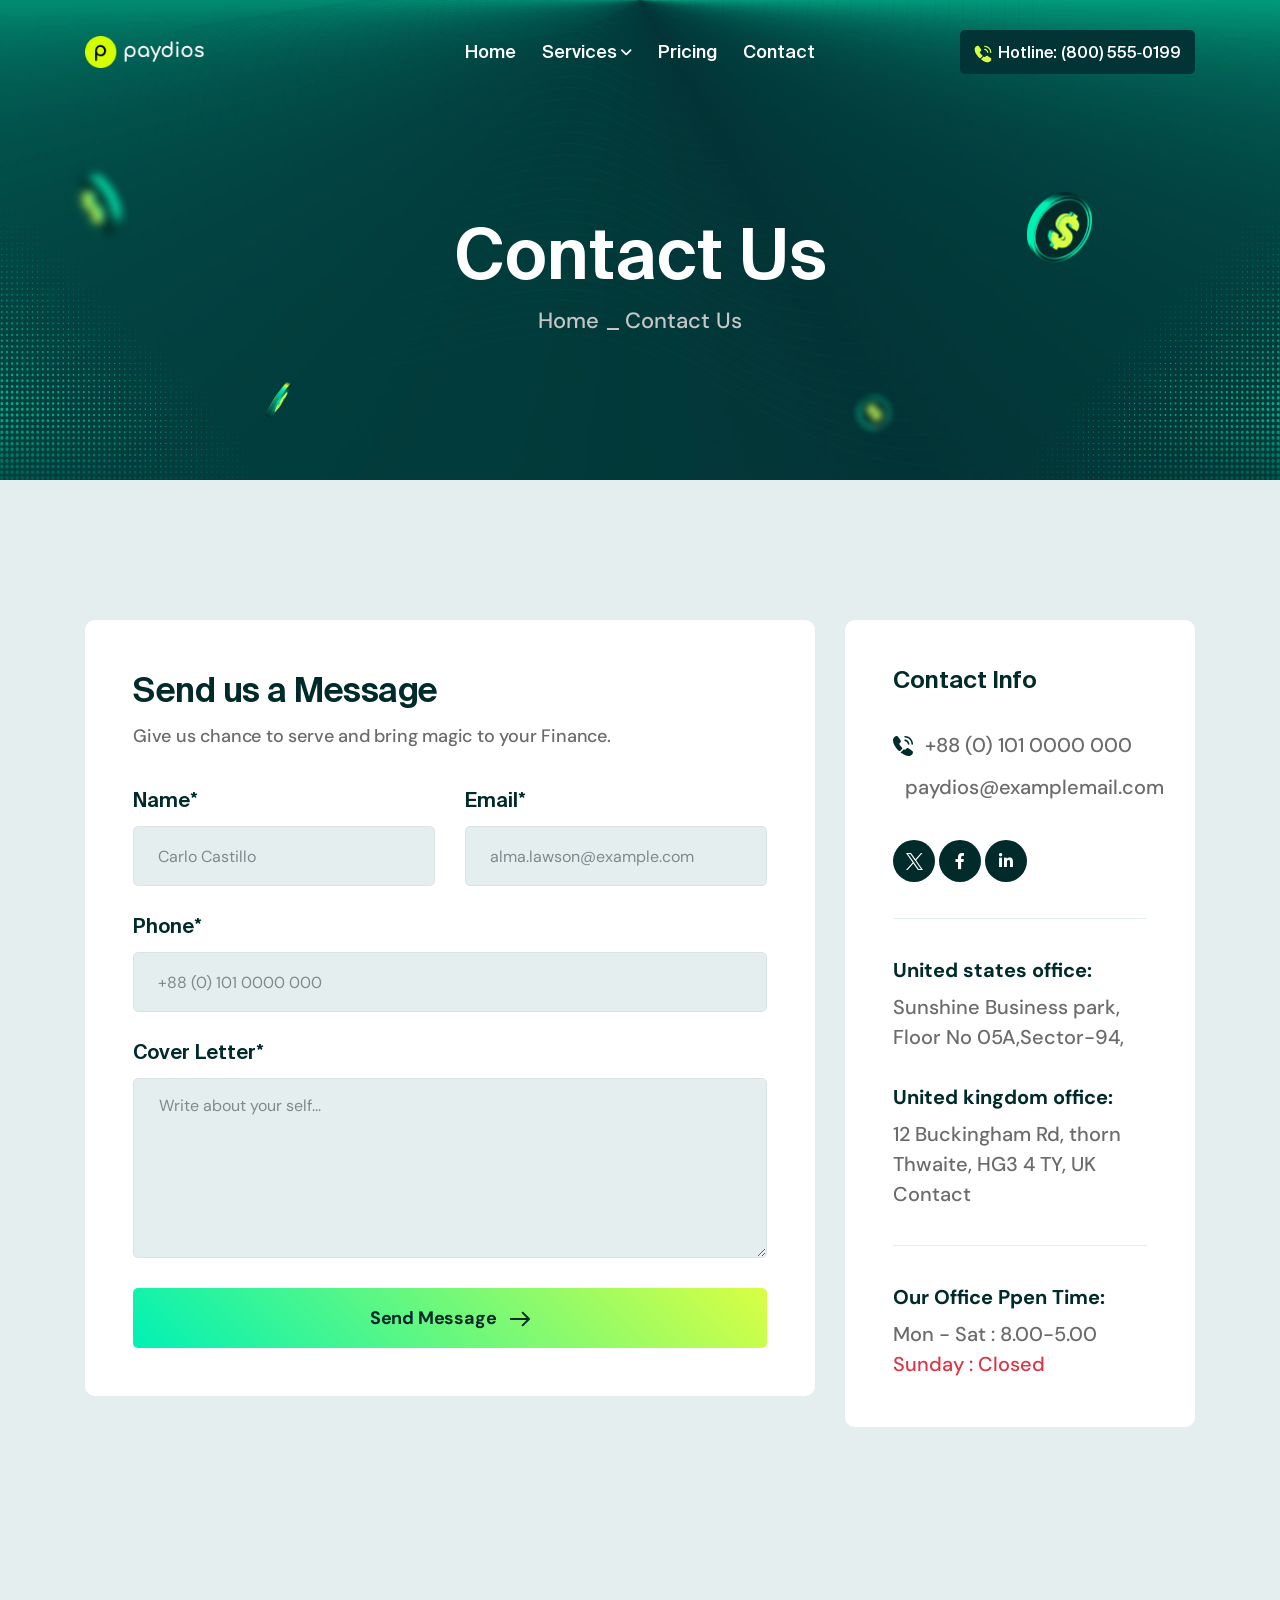
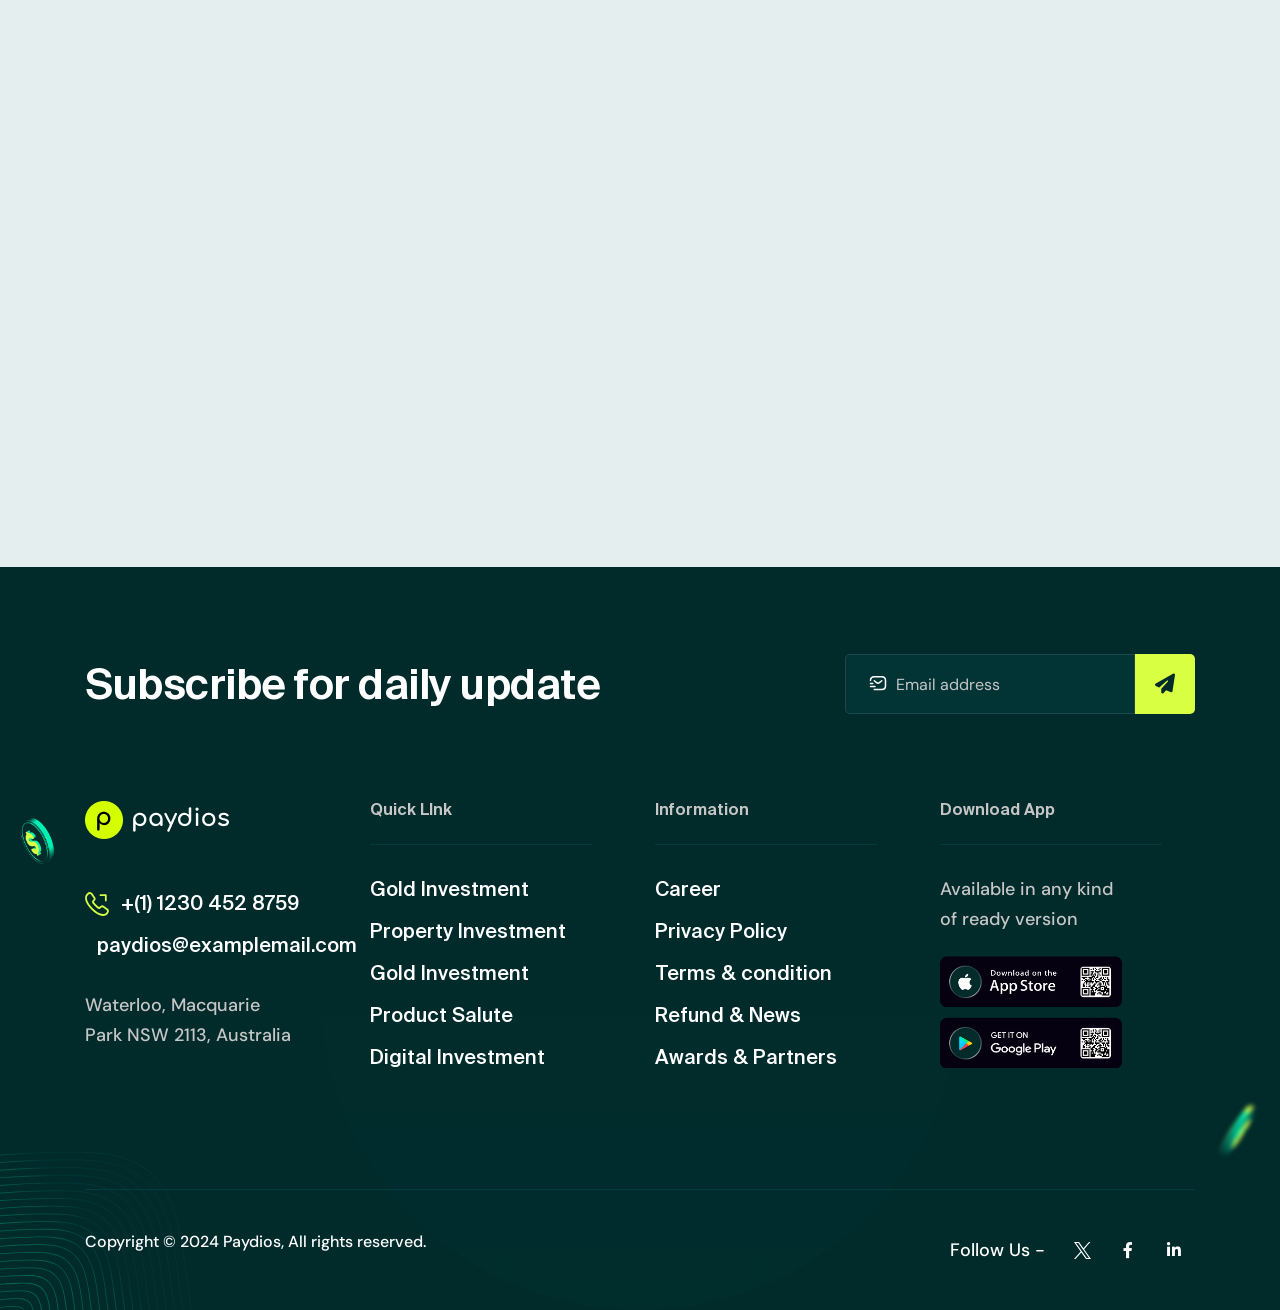
==== contact.html @ 0097ca86 "feat: frontend setup" ====
<!DOCTYPE html>
<html lang="en">
  <head>
    <meta charset="utf-8" />
    <meta
      name="viewport"
      content="width=device-width, initial-scale=1, shrink-to-fit=no"
    />
    <meta http-equiv="x-ua-compatible" content="ie=edge" />
    <meta name="thumbnail" content="assets/images/synox_page_thumbnail.webp" />
    <meta
      name="description"
      content="Paydios – Finance & Consulting Site Template."
    />
    <meta
      name="keywords"
      content="Finance & Consulting Bootstrap Site Template"
    />
    <meta name="author" content="XpressBuddy" />

    <title>Contact Us – Paydios – Finance & Consulting Site Template.</title>
    <link
      rel="shortcut icon"
      href="assets/images/site_logo/favourite_icon.webp"
    />

    <!-- Fraimwork - CSS Include -->
    <link
      rel="stylesheet"
      type="text/css"
      href="assets/css/bootstrap.min.css"
    />

    <!-- Icon - CSS Include -->
    <link rel="stylesheet" type="text/css" href="assets/css/fontawesome.css" />

    <!-- Animation - CSS Include -->
    <link rel="stylesheet" type="text/css" href="assets/css/animate.min.css" />

    <!-- Carousel - CSS Include -->
    <link
      rel="stylesheet"
      type="text/css"
      href="assets/css/swiper-bundle.min.css"
    />

    <!-- Video & Image Popup - CSS Include -->
    <link
      rel="stylesheet"
      type="text/css"
      href="assets/css/magnific-popup.min.css"
    />

    <!-- Counter - CSS Include -->
    <link rel="stylesheet" type="text/css" href="assets/css/odometer.min.css" />

    <!-- Custom - CSS Include -->
    <link rel="stylesheet" type="text/css" href="assets/css/style.css" />
  </head>

  <body>
    <!-- Body Wrap - Start -->
    <div class="page_wrapper">
      <!-- Back To Top - Start -->
      <div class="backtotop">
        <a href="#" class="scroll">
          <i class="fa-solid fa-arrow-up"></i>
        </a>
      </div>
      <!-- Back To Top - End -->

      <!-- Site Header - Start
      ================================================== -->
      <header class="site_header header_layout_1">
        <div class="xb-header stricky">
          <div class="container">
            <div class="row align-items-center">
              <div class="col-lg-3 col-5">
                <div class="site_logo">
                  <a class="site_link" href="index.html">
                    <img
                      src="assets/images/site_logo/paydios_logo_white.png"
                      alt="Site Logo White"
                    />
                    <img
                      src="assets/images/site_logo/paydios_logo_black.png"
                      alt="Site Logo Black"
                    />
                  </a>
                </div>
              </div>
              <div class="col-lg-6 col-2">
                <nav class="main_menu navbar navbar-expand-lg">
                  <div
                    class="main_menu_inner collapse navbar-collapse justify-content-lg-center"
                    id="main_menu_dropdown"
                  >
                    <ul
                      class="main_menu_list unordered_list justify-content-center"
                    >
                      <li><a href="index.html">Home</a></li>
                      <li class="dropdown">
                        <a
                          class="nav-link"
                          href="#"
                          id="services_submenu"
                          role="button"
                          data-bs-toggle="dropdown"
                          aria-expanded="false"
                        >
                          Services
                        </a>
                        <ul
                          class="dropdown-menu"
                          aria-labelledby="servFices_submenu"
                        >
                          <li><a href="services.html">Our Services</a></li>
                          <li>
                            <a href="service_details.html">Service Details</a>
                          </li>
                        </ul>
                      </li>

                      <li><a href="pricing.html">Pricing</a></li>
                      <li><a href="contact.html">Contact</a></li>
                    </ul>
                  </div>
                </nav>
              </div>
              <div class="col-lg-3 col-5">
                <ul class="btns_group p-0 unordered_list justify-content-end">
                  <li>
                    <button
                      class="mobile_menu_btn"
                      type="button"
                      data-bs-toggle="collapse"
                      data-bs-target="#main_menu_dropdown"
                      aria-expanded="false"
                      aria-label="Toggle navigation"
                    >
                      <i class="far fa-bars"></i>
                    </button>
                  </li>
                  <li>
                    <a class="hotline_btn" href="tel:8005550199">
                      <span class="btn_icon">
                        <img
                          src="assets/images/icons/icon_calling.svg"
                          alt="Icon Calling"
                        />
                      </span>
                      <span
                        class="btn_label"
                        data-text="Hotline: (800) 555‑0199"
                        >Hotline: (800) 555‑0199</span
                      >
                    </a>
                  </li>
                </ul>
              </div>
            </div>
          </div>
        </div>
      </header>
      <!-- Site Header - End
      ================================================== -->

      <!-- Main Body - Start
      ================================================== -->
      <main class="page_content">
        <!-- Page Header - Start
        ================================================== -->
        <section
          class="page_header text-center bg-dark section_decoration overflow-hidden"
          style="
            background-image: url('assets/images/backgrounds/page_header_bg_1.webp');
          "
        >
          <div class="container">
            <h1 class="page_title text-white">Contact Us</h1>
            <ul class="breadcrumb_nav unordered_list justify-content-center">
              <li><a href="index.html">Home</a></li>
              <li class="active"><a href="#!">Contact Us</a></li>
            </ul>
          </div>
          <div class="decoration_item shape_nate">
            <img src="assets/images/shapes/shape_nate.svg" alt="Shape Nate" />
          </div>
          <div
            class="decoration_item shape_dollar_1 wow fadeInUp"
            data-wow-delay=".2s"
          >
            <img
              src="assets/images/shapes/shape_dollar_1.webp"
              data-parallax='{"y" : 100, "smoothness": 10}'
              alt="Shape Dollar"
            />
          </div>
          <div
            class="decoration_item shape_dollar_2 wow fadeInUp"
            data-wow-delay=".2s"
          >
            <img
              src="assets/images/shapes/shape_dollar_2.webp"
              data-parallax='{"y" : 100, "smoothness": 10}'
              alt="Shape Dollar"
            />
          </div>
          <div
            class="decoration_item shape_dollar_3 wow fadeInUp"
            data-wow-delay=".3s"
          >
            <img
              src="assets/images/shapes/shape_dollar_3.webp"
              data-parallax='{"y" : -100, "smoothness": 10}'
              alt="Shape Dollar"
            />
          </div>
          <div
            class="decoration_item shape_dollar_4 wow fadeInUp"
            data-wow-delay=".3s"
          >
            <img
              src="assets/images/shapes/shape_dollar_4.webp"
              data-parallax='{"y" : -100, "smoothness": 10}'
              alt="Shape Dollar"
            />
          </div>
          <div class="decoration_item shape_pattern_1">
            <img
              src="assets/images/shapes/breadcrumb_shape_pattern_1.svg"
              alt="Shape Pattern"
            />
          </div>
          <div class="decoration_item shape_pattern_2">
            <img
              src="assets/images/shapes/breadcrumb_shape_pattern_2.svg"
              alt="Shape Pattern"
            />
          </div>
        </section>
        <!-- Page Header - End
        ================================================== -->

        <!-- Contact Section - Start
        ================================================== -->
        <section class="contact_section section_space bg-light">
          <div class="container">
            <div class="row">
              <div class="col-lg-8">
                <div class="comment_form p-lg-5">
                  <div class="heading_block">
                    <h2 class="heading_text">Send us a Message</h2>
                    <p class="heading_description mb-0">
                      Give us chance to serve and bring magic to your Finance.
                    </p>
                  </div>
                  <form action="#">
                    <div class="row">
                      <div class="col-md-6">
                        <div class="form-group">
                          <label class="input_title" for="input_name"
                            >Name<sup>*</sup></label
                          >
                          <input
                            id="input_name"
                            class="form-control"
                            type="text"
                            name="name"
                            placeholder="Carlo Castillo"
                            required
                          />
                        </div>
                      </div>
                      <div class="col-md-6">
                        <div class="form-group">
                          <label class="input_title" for="input_email"
                            >Email<sup>*</sup></label
                          >
                          <input
                            id="input_email"
                            class="form-control"
                            type="email"
                            name="email"
                            placeholder="alma.lawson@example.com"
                            required
                          />
                        </div>
                      </div>
                      <div class="col-12">
                        <div class="form-group">
                          <label class="input_title" for="input_phone"
                            >Phone<sup>*</sup></label
                          >
                          <input
                            id="input_phone"
                            class="form-control"
                            type="tel"
                            name="phone"
                            placeholder="+88 (0) 101 0000 000"
                            required
                          />
                        </div>
                        <div class="form-group">
                          <label class="input_title" for="input_message"
                            >Cover Letter<sup>*</sup></label
                          >
                          <textarea
                            id="input_message"
                            class="form-control"
                            name="message"
                            placeholder="Write about your self..."
                            required
                          ></textarea>
                        </div>
                        <button class="btn text-dark" type="submit">
                          <span class="btn_label">Send Message</span>
                          <span class="btn_icon ml-10"
                            ><svg
                              width="20"
                              height="16"
                              viewBox="0 0 20 16"
                              fill="none"
                              xmlns="http://www.w3.org/2000/svg"
                            >
                              <path
                                d="M19.7071 8.70711C20.0976 8.31658 20.0976 7.68342 19.7071 7.29289L13.3431 0.928932C12.9526 0.538408 12.3195 0.538408 11.9289 0.928932C11.5384 1.31946 11.5384 1.95262 11.9289 2.34315L17.5858 8L11.9289 13.6569C11.5384 14.0474 11.5384 14.6805 11.9289 15.0711C12.3195 15.4616 12.9526 15.4616 13.3431 15.0711L19.7071 8.70711ZM0 9H19V7H0V9Z"
                                fill="#012A2B"
                              /></svg
                          ></span>
                        </button>
                      </div>
                    </div>
                  </form>
                </div>
              </div>
              <div class="col-lg-4">
                <div class="contact_info_box p-5">
                  <h3 class="heading_text">Contact Info</h3>
                  <ul class="iconlist_block unordered_list_block">
                    <li>
                      <a href="tel:+8801010000000">
                        <span class="iconlist_icon">
                          <img
                            src="assets/images/icons/icon_calling_3.svg"
                            alt="Icon Calling"
                          />
                        </span>
                        <span class="iconlist_text">+88 (0) 101 0000 000</span>
                      </a>
                    </li>
                    <li>
                      <a href="mailto:paydios@examplemail.com">
                        <span class="iconlist_icon">
                          <img
                            src="assets/images/icons/icon_email_3.svg"
                            alt="Icon Email"
                          />
                        </span>
                        <span class="iconlist_text"
                          >paydios@examplemail.com</span
                        >
                      </a>
                    </li>
                  </ul>
                  <ul class="social_icons_block unordered_list mb-0">
                    <li>
                      <a aria-label="Twitter X" href="#!">
                        <svg
                          viewBox="0 0 15 15"
                          xmlns="http://www.w3.org/2000/svg"
                        >
                          <path
                            d="M8.92704 6.35148L14.5111 0H13.1879L8.33921 5.5149L4.4666 0H0L5.85615 8.3395L0 15H1.32333L6.44364 9.17608L10.5334 15H15L8.92671 6.35148H8.92704ZM7.11456 8.41297L6.52121 7.58255L1.80014 0.974755H3.83269L7.64265 6.30746L8.236 7.13788L13.1885 14.0696H11.156L7.11456 8.41329V8.41297Z"
                          ></path>
                        </svg>
                      </a>
                    </li>
                    <li>
                      <a aria-label="Facebook" href="#!"
                        ><i class="fa-brands fa-facebook-f"></i
                      ></a>
                    </li>
                    <li>
                      <a aria-label="Linkedin" href="#!"
                        ><i class="fa-brands fa-linkedin-in"></i
                      ></a>
                    </li>
                  </ul>
                  <hr />
                  <ul
                    class="office_location iconlist_block unordered_list_block mb-0"
                  >
                    <li>
                      <span class="iconlist_text">
                        <strong class="text-dark d-block"
                          >United states office:</strong
                        >
                        Sunshine Business park, Floor No 05A,Sector-94,
                      </span>
                    </li>
                    <li>
                      <span class="iconlist_text">
                        <strong class="text-dark d-block"
                          >United kingdom office:</strong
                        >
                        12 Buckingham Rd, thorn Thwaite, HG3 4 TY, UK Contact
                      </span>
                    </li>
                  </ul>
                  <hr />
                  <ul class="iconlist_block unordered_list_block mb-0">
                    <li>
                      <span class="iconlist_text">
                        <strong class="text-dark d-block"
                          >Our Office Ppen Time:</strong
                        >
                        Mon - Sat : 8.00-5.00
                        <mark class="d-block text-danger">Sunday : Closed</mark>
                      </span>
                    </li>
                  </ul>
                </div>
              </div>
            </div>
          </div>
        </section>
        <!-- Contact Section - End
        ================================================== -->

        <!-- Google Map - Start
        ================================================== -->
        <div class="gmap_canvas bg-light">
          <iframe
            src="https://maps.google.com/maps?q=2880%20Broadway,%20New%20York&t=&z=13&ie=UTF8&iwloc=&output=embed"
          ></iframe>
        </div>
        <!-- Google Map - End
        ================================================== -->
      </main>
      <!-- Main Body - End
      ================================================== -->

      <!-- Site Footer - Start
      ================================================== -->
      <footer class="site_footer footer_layout_1 bg-dark section_decoration">
        <div class="container">
          <div class="footer_newsletter pb-0">
            <div class="row align-items-center justify-content-lg-between">
              <div class="col-lg-6">
                <div class="heading_block mb-0 text-white">
                  <h2 class="heading_text mb-0">Subscribe for daily update</h2>
                </div>
              </div>
              <div class="col-lg-4">
                <form class="newsletter_input" action="#">
                  <label for="footer_newsletter_input">
                    <img
                      src="assets/images/icons/icon_email.svg"
                      alt="Icon Email"
                    />
                  </label>
                  <input
                    id="footer_newsletter_input"
                    type="email"
                    name="email"
                    placeholder="Email address"
                  />
                  <button class="submit_btn" type="submit">
                    <i class="fa-solid fa-paper-plane"></i>
                  </button>
                </form>
              </div>
            </div>
          </div>

          <div class="footer_content_wrapper">
            <div class="row">
              <div class="col-lg-3">
                <div class="site_logo">
                  <a class="site_link" href="index.html">
                    <img
                      src="assets/images/site_logo/paydios_logo_white.png"
                      alt="Site Logo"
                    />
                  </a>
                </div>
                <ul class="iconlist_block unordered_list_block">
                  <li>
                    <a href="tel:+112304528759">
                      <span class="iconlist_icon">
                        <img
                          src="assets/images/icons/icon_calling_2.svg"
                          alt="Icon Calling"
                        />
                      </span>
                      <span class="iconlist_text">+(1) 1230 452 8759</span>
                    </a>
                  </li>
                  <li>
                    <a href="mailto:paydios@examplemail.com">
                      <span class="iconlist_icon">
                        <img
                          src="assets/images/icons/icon_email_2.svg"
                          alt="Icon Email"
                        />
                      </span>
                      <span class="iconlist_text">paydios@examplemail.com</span>
                    </a>
                  </li>
                </ul>
                <p class="mb-0 pe-lg-5">
                  Waterloo, Macquarie Park NSW 2113, Australia
                </p>
              </div>
              <div class="col-lg-3 pe-lg-5">
                <h3 class="footer_info_title">Quick LInk</h3>
                <ul class="iconlist_block unordered_list_block">
                  <li>
                    <a href="#!">
                      <span class="iconlist_text">Gold Investment</span>
                    </a>
                  </li>
                  <li>
                    <a href="#!">
                      <span class="iconlist_text">Property Investment</span>
                    </a>
                  </li>
                  <li>
                    <a href="#!">
                      <span class="iconlist_text">Gold Investment</span>
                    </a>
                  </li>
                  <li>
                    <a href="#!">
                      <span class="iconlist_text">Product Salute</span>
                    </a>
                  </li>
                  <li>
                    <a href="#!">
                      <span class="iconlist_text">Digital Investment</span>
                    </a>
                  </li>
                </ul>
              </div>
              <div class="col-lg-3 pe-lg-5">
                <h3 class="footer_info_title">Information</h3>
                <ul class="iconlist_block unordered_list_block">
                  <li>
                    <a href="#!">
                      <span class="iconlist_text">Career</span>
                    </a>
                  </li>
                  <li>
                    <a href="#!">
                      <span class="iconlist_text">Privacy Policy</span>
                    </a>
                  </li>
                  <li>
                    <a href="#!">
                      <span class="iconlist_text">Terms & condition</span>
                    </a>
                  </li>
                  <li>
                    <a href="#!">
                      <span class="iconlist_text">Refund & News</span>
                    </a>
                  </li>
                  <li>
                    <a href="#!">
                      <span class="iconlist_text">Awards & Partners</span>
                    </a>
                  </li>
                </ul>
              </div>
              <div class="col-lg-3 pe-lg-5">
                <h3 class="footer_info_title">Download App</h3>
                <p class="pe-lg-5">Available in any kind of ready version</p>
                <ul class="app_download_btns unordered_list_block">
                  <li>
                    <a href="#">
                      <img src="assets/images/app_store.webp" alt="App Store" />
                    </a>
                  </li>
                  <li>
                    <a href="#">
                      <img
                        src="assets/images/google_play.webp"
                        alt="Google Play"
                      />
                    </a>
                  </li>
                </ul>
              </div>
            </div>
          </div>

          <div class="footer_bottom">
            <div class="row">
              <div class="col-md-6">
                <p class="copyright_text mb-0 text-white">
                  Copyright © 2024 Paydios, All rights reserved.
                </p>
              </div>
              <div class="col-md-6">
                <div
                  class="d-flex align-items-center justify-content-center justify-content-md-end"
                >
                  <p class="mb-0 text-white">Follow Us -</p>
                  <ul class="social_icons_block unordered_list ms-3">
                    <li>
                      <a aria-label="Twitter X" href="#!">
                        <svg
                          viewBox="0 0 15 15"
                          xmlns="http://www.w3.org/2000/svg"
                        >
                          <path
                            d="M8.92704 6.35148L14.5111 0H13.1879L8.33921 5.5149L4.4666 0H0L5.85615 8.3395L0 15H1.32333L6.44364 9.17608L10.5334 15H15L8.92671 6.35148H8.92704ZM7.11456 8.41297L6.52121 7.58255L1.80014 0.974755H3.83269L7.64265 6.30746L8.236 7.13788L13.1885 14.0696H11.156L7.11456 8.41329V8.41297Z"
                          />
                        </svg>
                      </a>
                    </li>
                    <li>
                      <a aria-label="Facebook" href="#!"
                        ><i class="fa-brands fa-facebook-f"></i
                      ></a>
                    </li>
                    <li>
                      <a aria-label="Linkedin" href="#!"
                        ><i class="fa-brands fa-linkedin-in"></i
                      ></a>
                    </li>
                  </ul>
                </div>
              </div>
            </div>
          </div>
        </div>
        <div class="decoration_item shape_finto">
          <img src="assets/images/shapes/shape_finto.svg" alt="Shape Finto" />
        </div>
        <div class="decoration_item shape_finto">
          <img src="assets/images/shapes/shape_finto.svg" alt="Shape Finto" />
        </div>
        <div class="decoration_item shape_nate">
          <img src="assets/images/shapes/shape_nate_2.svg" alt="Shape Nate" />
        </div>
        <div class="decoration_item shape_dollar_1">
          <img
            src="assets/images/shapes/shape_dollar_5.webp"
            data-parallax='{"y" : 100, "smoothness": 10}'
            alt="Shape Nate"
          />
        </div>
        <div class="decoration_item shape_dollar_2">
          <img
            src="assets/images/shapes/shape_dollar_3.webp"
            data-parallax='{"y" : -100, "smoothness": 10}'
            alt="Shape Nate"
          />
        </div>
      </footer>
      <!-- Site Footer - End
      ================================================== -->
    </div>
    <!-- Body Wrap - End -->

    <!-- Fraimwork - Jquery Include -->
    <script src="assets/js/jquery.min.js"></script>
    <script src="assets/js/popper.min.js"></script>
    <script src="assets/js/bootstrap.min.js"></script>
    <script src="assets/js/bootstrap-dropdown-ml-hack.min.js"></script>

    <!-- Carousel - Jquery Include -->
    <script src="assets/js/swiper-bundle.min.js"></script>

    <!-- Animations - jquery include -->
    <script src="assets/js/parallaxie.js"></script>
    <script src="assets/js/parallax-scroll.js"></script>
    <script src="assets/js/wow.min.js"></script>

    <!-- Video & Image Popup - Jquery Include -->
    <script src="assets/js/magnific-popup.min.js"></script>

    <!-- Counter - Jquery Include -->
    <script src="assets/js/appear.min.js"></script>
    <script src="assets/js/odometer.min.js"></script>

    <!-- Content Auto Sliding - jquery include -->
    <script src="assets/js/ticker.min.js"></script>

    <!-- Custom - Jquery Include -->
    <script src="assets/js/main.js"></script>
  </body>
</html>
---- assets/css/style.css ----
@charset "UTF-8";
/* Table Of Content - start
================================================== */
/* 
* Project Name   :  Synox – Finance & Consulting Site Template.
* File           :  CSS Base
* Version        :  1.0.0
* Author         :  XpressBuddy (https://themeforest.net/user/xpressbuddy/portfolio)
* Developer			 :	webrok (https://www.fiverr.com/webrok?up_rollout=true)

==================================================

1 - Template Global Settings
* - 1.1 - Template Fonts
* - 1.2 - Template Reset

2 - Template Elements
* - 2.01 - Template CSS Animations
* - 2.02 - Backtotop Button
* - 2.03 - Template Gapping or Spacing
* - 2.04 - Order & Unorder List
* - 2.05 - Buttons
* - 2.06 - Typography
* - 2.07 - Authorbox
* - 2.08 - Carousel or Slider
* - 2.90 - Form
* - 2.10 - Video
* - 2.11 - Social Icons
* - 2.12 - Counter or Funfact
* - 2.13 - Rating Star
* - 2.14 - Accordion
* - 2.15 - Pagination Nav
* - 2.16 - Icon Block
* - 2.17 - Iconbox
* - 2.18 - Tab
* - 2.19 - Table

3 - Template Parts
* - 3.01 - Site Header
* - 3.02 - Site Footer
* - 3.03 - Page Header, Page Banner, Breadcrumb
* - 3.04 - Sidebar

4 - Template Components
* - 4.01 - Blog
* - 4.02 - Call To Action
* - 4.03 - Case
* - 4.04 - Client Logo
* - 4.05 - Hero Sections
* - 4.06 - Policy
* - 4.07 - Portfolio
* - 4.08 - Review
* - 4.09 - Service
* - 4.10 - Team

5 - Template Pages
* - 5.01 - About Page
* - 5.02 - Contact Page
* - 5.03 - Details Pages
* - 5.04 - Pricing Page
* - 5.05 - Home Pages

*/
/* Table Of Content - end
================================================== */
@import url("https://fonts.googleapis.com/css2?family=DM+Sans:ital,opsz,wght@0,9..40,100..1000;1,9..40,100..1000&display=swap");
:root, [data-bs-theme=light] {
  --bs-body-font-family: "DM Sans", sans-serif;
  --bs-heading-font-family: 'SuisseIntl SemiBold';
  --bs-body-font-size: 16px;
  --bs-body-font-weight: 400;
  --bs-body-line-height: 1.5;
  --bs-body-bg: #FFFFFF;
  --bs-body-bg-rgb: 255, 255, 255;
  --bs-body-color: #6B6B6B;
  --bs-body-color-rgb: 107, 107, 107;
  --bs-secondary-color: #C6C6C6;
  --bs-secondary-color-rgb: 198, 198, 198;
  --bs-heading-color: #012A2B;
  --bs-primary: #D9FF43;
  --bs-dark: #012A2B;
  --bs-light: #E4EEEF;
  --bs-secondary: #023436;
  --bs-primary-rgb: 217, 255, 67;
  --bs-dark-rgb: 1, 42, 43;
  --bs-light-rgb: 228, 238, 239;
  --bs-secondary-rgb: 2, 52, 54;
  --bs-border-color: #E4EEEF;
  --bs-border-color-translucent: rgba(228, 238, 239, 1);
  --bs-border-radius: 10px;
  --bs-border-radius-sm: 5px;
  --bs-border-radius-lg: 20px;
  --bs-transition: 300ms ease; }

/* 1.1 - Template Fonts - Start
================================================== */
@font-face {
  font-family: 'SuisseIntl Regular';
  src: url("../fonts/suisseIntl-regular.ttf") format("truetype");
  font-weight: 400;
  font-style: normal;
  font-display: swap; }
@font-face {
  font-family: 'SuisseIntl Medium';
  src: url("../fonts/suisseIntl-medium.ttf") format("truetype");
  font-weight: 500;
  font-style: normal;
  font-display: swap; }
@font-face {
  font-family: 'SuisseIntl SemiBold';
  src: url("../fonts/suisseIntl-semibold.ttf") format("truetype");
  font-weight: 600;
  font-style: normal;
  font-display: swap; }
@font-face {
  font-family: 'SuisseIntl Bold';
  src: url("../fonts/suisseIntl-bold.ttf") format("truetype");
  font-weight: 700;
  font-style: normal;
  font-display: swap; }
/* 1.1 - Template Fonts - End
================================================== */
/* 1.2 - Template Reset - Start
================================================== */
body {
  margin: 0;
  padding: 0;
  font-size: var(--bs-body-font-size);
  font-weight: var(--bs-body-font-weight);
  line-height: var(--bs-body-line-height);
  font-style: normal;
  font-optical-sizing: auto;
  color: var(--bs-body-color);
  font-family: var(--bs-body-font-family);
  background-color: var(--bs-body-bg);
  text-rendering: optimizelegibility;
  -moz-osx-font-smoothing: grayscale;
  -webkit-font-smoothing: antialiased; }

.page_wrapper {
  overflow: hidden;
  position: relative; }

iframe {
  border: none; }

a:focus,
a:active,
input,
input:hover,
input:focus,
input:active,
textarea,
textarea:hover,
textarea:focus,
textarea:active {
  outline: none; }

img:not([draggable]),
embed,
object,
video {
  height: auto;
  max-width: 100%; }

img {
  border: none;
  height: auto;
  max-width: 100%;
  user-select: none;
  vertical-align: middle; }

a {
  outline: 0;
  display: inline-block;
  text-decoration: none;
  transition: var(--bs-transition);
  font-family: var(--bs-body-font-family); }
  a:active, a:focus, a:hover, a:visited {
    outline: 0;
    text-decoration: none; }

button {
  padding: 0px;
  border: none;
  outline: none;
  background: none;
  display: inline-block;
  transition: var(--bs-transition);
  font-family: var(--bs-body-font-family); }
  button:focus {
    outline: none; }

h1, h2, h3, h4, h5, h6 {
  color: var(--bs-heading-color);
  font-family: var(--bs-heading-font-family); }

b, strong {
  font-weight: 700; }

hr {
  opacity: 1;
  height: 1px;
  border: none;
  margin: 25px 0;
  background-color: var(--bs-border-color); }

mark {
  padding: 0;
  color: var(--bs-primary);
  background-color: transparent; }

.container {
  padding-left: 15px;
  padding-right: 15px; }

.container-fluid {
  padding-left: 30px;
  padding-right: 30px; }

.row {
  margin: -15px; }

[class*="col-"] {
  padding: 15px; }

.dropdown-menu {
  padding: 6px 0;
  margin-top: 30px;
  transition: 200ms;
  background-color: var(--bs-white);
  border-radius: var(--bs-border-radius);
  border: 1px solid var(--bs-border-color);
  box-shadow: 0 20px 30px 0 rgba(0, 0, 0, 0.1); }
  .dropdown-menu:before {
    left: 0;
    right: 0;
    top: -30px;
    content: '';
    height: 30px;
    display: block;
    position: absolute; }
  .dropdown-menu > li {
    padding: 0 6px; }
    .dropdown-menu > li:not(:last-child) {
      margin-bottom: 1px; }
    .dropdown-menu > li > a {
      gap: 8px;
      display: flex;
      font-size: 16px;
      font-weight: 500;
      line-height: 20px;
      position: relative;
      border-radius: 7px;
      align-items: center;
      white-space: nowrap;
      color: var(--bs-dark);
      padding: 11px 20px 10px;
      justify-content: space-between; }
    .dropdown-menu > li:hover > a, .dropdown-menu > li.active > a {
      color: var(--bs-white);
      background-color: var(--bs-dark); }

.dropdown-toggle {
  gap: 10px;
  align-items: center;
  display: inline-flex; }

.dropdown-toggle::after {
  margin: 0;
  border: none;
  line-height: 1;
  content: '\f107';
  font-weight: 400;
  color: currentColor;
  font-family: 'Font Awesome 6 Pro'; }

@media screen and (min-width: 992px) {
  .dropdown-menu {
    left: 0;
    opacity: 0;
    display: block;
    visibility: hidden;
    transform: translateY(4px); }
    .dropdown-menu > .dropdown > .dropdown-menu {
      left: 100%; }

  .dropdown:hover > .dropdown-menu {
    opacity: 1;
    display: block;
    visibility: visible;
    transform: translateY(0px); }
    .dropdown:hover > .dropdown-menu > .dropdown > .dropdown-menu {
      transform: translateY(0px); } }
.language_dropdown .dropdown-toggle {
  display: flex;
  text-transform: uppercase;
  color: var(--bs-body-color); }
  .language_dropdown .dropdown-toggle:after {
    margin-left: -6px; }
  .language_dropdown .dropdown-toggle .name {
    color: currentColor; }
.language_dropdown .dropdown-menu {
  margin-top: 10px; }
  .language_dropdown .dropdown-menu:before {
    top: -10px;
    height: 10px; }
.language_dropdown .dropdown-menu {
  gap: 1px;
  border: none;
  padding: 6px;
  border-radius: 6px;
  background-color: var(--bs-white); }
  .language_dropdown .dropdown-menu > ul > li {
    gap: 10px;
    display: flex;
    cursor: pointer;
    border-radius: 4px;
    align-items: center;
    padding: 8px 20px 8px 10px; }
    .language_dropdown .dropdown-menu > ul > li:hover, .language_dropdown .dropdown-menu > ul > li.active {
      background-color: var(--bs-gray-200); }
.language_dropdown .flag {
  width: 24px;
  height: 24px;
  flex: 0 0 auto;
  overflow: hidden;
  border-radius: 100%;
  display: inline-flex; }
  .language_dropdown .flag img {
    object-fit: cover; }
.language_dropdown .name {
  line-height: 1;
  font-size: 14px;
  font-weight: 500;
  color: var(--bs-dark); }

.overlay {
  top: 0;
  left: 0;
  right: 0;
  bottom: 0;
  z-index: -1;
  position: absolute; }

.section_decoration {
  z-index: 1;
  position: relative; }
  .section_decoration .decoration_item {
    z-index: -1;
    position: absolute; }

.badge {
  line-height: 1;
  font-size: 14px;
  font-weight: 500;
  padding: 8px 10px;
  border-radius: 5px; }
  .badge .fa-circle {
    font-size: 12px; }

.badge.style_2 {
  gap: 10px;
  padding: 8px 10px;
  border-radius: 50px;
  align-items: center;
  display: inline-flex;
  justify-content: center;
  color: var(--bs-heading-color);
  font-family: 'SuisseIntl Medium';
  background-color: var(--bs-white);
  box-shadow: 0 4px 11px 0 rgba(1, 58, 55, 0.15); }

.ml-10 {
  margin-left: 10px !important; }

/* 1.2 - Template Reset - End
================================================== */
.appp_btn .btn {
  padding: 18px 30px;
  font-size: 14px; }

/* 2.01 - Template CSS Animations - Start
================================================== */
@keyframes fadeInDown {
  0% {
    opacity: 0;
    transform: translateY(-20px); }
  100% {
    opacity: 1;
    transform: translateY(0); } }
.fadeInDown {
  animation-name: fadeInDown; }

@keyframes phoneRinging {
  from {
    transform: rotate3d(0, 0, 1, 0deg); }
  20%, 32%, 44%, 56%, 68% {
    transform: rotate3d(0, 0, 1, 0deg); }
  23%, 35%, 47%, 59%, 71% {
    transform: rotate3d(0, 0, 1, 15deg); }
  26%, 38%, 50%, 62%, 74% {
    transform: rotate3d(0, 0, 1, 0deg); }
  29%, 41%, 53%, 65%, 77% {
    transform: rotate3d(0, 0, 1, -15deg); }
  80% {
    transform: rotate3d(0, 0, 1, 0deg); } }
.phoneRinging {
  animation: phoneRinging 1.5s infinite linear; }

@keyframes spin {
  0% {
    transform: rotate(0deg); }
  100% {
    transform: rotate(360deg); } }
.spinner {
  animation: spin 1s linear infinite; }

@keyframes ripple {
  0% {
    opacity: 0.9; }
  100% {
    opacity: 0;
    transform: scale(1.6); } }
.ripple {
  animation: ripple 1.5s linear infinite; }

.path {
  stroke-dasharray: 6;
  stroke-dashoffset: 6;
  animation: dash 4s linear infinite; }

@keyframes dash {
  0% {
    stroke-dashoffset: 100; }
  100% {
    stroke-dashoffset: 0; } }
.path_2 {
  stroke-dasharray: 6;
  stroke-dashoffset: 6;
  animation: dashTwo 4s linear infinite; }

@keyframes dashTwo {
  0% {
    stroke-dashoffset: 0; }
  100% {
    stroke-dashoffset: 100; } }
/* 2.01 - Template CSS Animations - End
================================================== */
/* 2.02 - Backtotop Button - Start
================================================== */
.backtotop {
  right: 15px;
  z-index: 999;
  bottom: 60px;
  display: none;
  position: fixed; }
  .backtotop .scroll {
    z-index: 1;
    width: 42px;
    height: 42px;
    display: flex;
    font-size: 15px;
    position: relative;
    align-items: center;
    border-radius: 100%;
    color: var(--bs-dark);
    justify-content: center;
    background-color: var(--bs-white);
    border: 1px solid var(--bs-border-color);
    box-shadow: 0 20px 30px 0 rgba(0, 0, 0, 0.1); }
    .backtotop .scroll:hover {
      color: var(--bs-dark); }

/* 2.02 - Backtotop Button - End
================================================== */
/* 2.03 - Template Gapping or Spacing - Start
================================================== */
.section_space {
  padding-top: 140px;
  padding-bottom: 140px; }

/* 2.03 - Template Gapping or Spacing - End
================================================== */
/* 2.04 - Order & Unorder List - Start
================================================== */
[class*="unordered_list"] {
  margin: 0;
  padding: 0;
  display: flex;
  flex-wrap: wrap;
  align-items: center; }
  [class*="unordered_list"] > li {
    float: left;
    list-style: none;
    display: inline-block; }

.unordered_list_block {
  display: flex;
  flex-direction: column; }
  .unordered_list_block > li {
    width: 100%;
    display: block; }

.iconlist_block.unordered_list_block {
  gap: 12px; }
.iconlist_block > li {
  gap: 12px;
  display: flex;
  font-size: 20px;
  font-weight: 500;
  line-height: 30px;
  align-items: flex-start; }
.iconlist_block a {
  gap: 12px;
  display: inline-flex;
  align-items: flex-start;
  color: var(--bs-body-color); }
  .iconlist_block a:hover {
    color: var(--bs-primary); }
.iconlist_block .iconlist_icon:has(.fa-circle) {
  font-size: 6px;
  color: var(--bs-primary); }
.iconlist_block .iconlist_icon img {
  width: 24px;
  margin-top: -2px; }

.filter_elements_nav {
  display: flex;
  flex-wrap: wrap;
  margin-bottom: 70px; }
  .filter_elements_nav ul {
    gap: 1px;
    padding: 7px;
    border-radius: 10px;
    background-color: #D8E4E5; }
    .filter_elements_nav ul > li:hover button {
      background-color: var(--bs-white); }
    .filter_elements_nav ul > li.active button {
      background-color: var(--bs-white);
      box-shadow: 0 6px 12px 0 rgba(167, 197, 203, 0.39); }
  .filter_elements_nav button {
    line-height: 1;
    font-size: 16px;
    font-weight: 700;
    padding: 14px 30px;
    border-radius: 10px;
    color: var(--bs-heading-color); }

.post_meta {
  gap: 30px; }
  .post_meta > li {
    font-size: 16px;
    font-weight: 600; }
  .post_meta a {
    gap: 8px;
    line-height: 1;
    align-items: center;
    display: inline-flex;
    color: var(--bs-body-color); }
    .post_meta a:hover {
      color: var(--bs-heading-color); }
    .post_meta a.bg-white {
      border-radius: 5px;
      padding: 6px 8px 5px; }
  .post_meta .meta_icon {
    color: var(--bs-heading-color); }
    .post_meta .meta_icon img {
      display: block; }

.tags_block {
  gap: 10px; }
  .tags_block a {
    font-size: 14px;
    font-weight: 500;
    border-radius: 6px;
    align-items: center;
    display: inline-flex;
    padding: 7px 20px 6px;
    background-size: 100% 0%;
    color: var(--bs-body-color);
    background-repeat: no-repeat;
    background-color: var(--bs-white);
    background-position: center bottom;
    border: 1px solid var(--bs-border-color);
    background-image: linear-gradient(45deg, #00F1B5, #D9FF43); }
    .tags_block a:hover {
      background-size: 100% 100%;
      color: var(--bs-heading-color); }

.category_list_block > li:not(:last-child) {
  border-bottom: 1px solid var(--bs-border-color); }
.category_list_block a {
  display: flex;
  padding: 16px 0;
  font-size: 20px;
  font-weight: 500;
  align-items: center;
  justify-content: space-between; }
  .category_list_block a span {
    color: var(--bs-body-color); }
    .category_list_block a span:first-child {
      transform: translateX(-24px); }
      .category_list_block a span:first-child i {
        opacity: 0;
        color: inherit;
        transition: var(--bs-transition); }
  .category_list_block a:hover span {
    color: var(--bs-dark); }
    .category_list_block a:hover span:first-child {
      transform: translateX(0px); }
      .category_list_block a:hover span:first-child i {
        opacity: 1;
        color: inherit; }
.category_list_block span {
  gap: 10px;
  align-items: center;
  display: inline-flex;
  transition: var(--bs-transition); }

/* 2.04 - Order & Unorder List - End
================================================== */
/* 2.05 - Buttons - Start
================================================== */
.btns_group {
  gap: 30px;
  display: flex;
  padding: 50px 0;
  align-items: center;
  justify-content: center; }

.btn {
  gap: 12px;
  border: 0;
  line-height: 1;
  font-size: 18px;
  overflow: hidden;
  font-weight: 700;
  transition: 300ms;
  position: relative;
  padding: 26px 40px;
  align-items: center;
  letter-spacing: 1px;
  display: inline-flex;
  letter-spacing: -0.2px;
  justify-content: center;
  border-radius: var(--bs-border-radius-sm); }
  .btn:before {
    left: 50%;
    bottom: -200%;
    width: 200%;
    height: 200%;
    content: '';
    z-index: -1;
    position: absolute;
    border-radius: 50%;
    transform: translateX(-50%);
    transition: var(--bs-transition);
    background-color: var(--bs-white); }
  .btn .btn_icon {
    margin: 0 0 -1px; }
  .btn:hover {
    transform: translateY(-2px); }
    .btn:hover:before {
      bottom: -70%; }
  .btn.btn-rounded {
    border-radius: 60px; }

.btn.btn-main {
  padding: 26px 50px;
  position: relative;
  z-index: 1; }
  .btn.btn-main .btn_icon {
    transition: .3s; }
  .btn.btn-main::before {
    display: none; }
  .btn.btn-main::after {
    position: absolute;
    top: -288px;
    left: -302px;
    width: 650px;
    height: 650px;
    background-image: url(../images/shapes/btn_shape.webp);
    content: "";
    z-index: -1;
    background-repeat: no-repeat;
    transition: .7s; }
  .btn.btn-main:hover::after {
    transform: rotate(90deg); }
  .btn.btn-main:hover .btn_icon {
    transform: translateX(4px); }

.btn.bg-dark {
  color: var(--bs-white); }
  .btn.bg-dark svg path {
    transition: .3s; }
  .btn.bg-dark:hover {
    color: var(--bs-dark); }
    .btn.bg-dark:hover svg path {
      fill: var(--bs-dark); }

.btn.bg-secondary {
  color: var(--bs-white); }
  .btn.bg-secondary:hover {
    color: var(--bs-dark); }

[class*="btn-outline-"] {
  border: 1px solid transparent; }

.btn-link {
  gap: 10px;
  line-height: 1;
  font-size: 18px;
  position: relative;
  padding-bottom: 2px;
  display: inline-flex;
  text-decoration: none;
  color: var(--bs-body-color);
  font-family: 'SuisseIntl Medium';
  border-bottom: 1px solid currentColor; }
  .btn-link:hover {
    color: var(--bs-heading-color); }

@keyframes btnTxtMarqueeY {
  to {
    transform: translateY(-200%); } }
.hotline_btn {
  gap: 10px;
  font-size: 16px;
  overflow: hidden;
  font-weight: 500;
  padding: 13px 20px;
  position: relative;
  align-items: center;
  display: inline-flex;
  color: var(--bs-white);
  background-color: #023436;
  font-family: 'SuisseIntl Medium';
  border-radius: var(--bs-border-radius-sm); }
  .hotline_btn .btn_icon {
    animation: phoneRinging 1.5s infinite linear; }
    .hotline_btn .btn_icon:has(img) {
      width: 18px; }
  .hotline_btn .btn_label:after {
    top: 100%;
    left: 50%;
    position: absolute;
    white-space: nowrap;
    display: inline-block;
    content: attr(data-text);
    transform: translate(-50%, 100%); }

.app_download_btns {
  gap: 10px; }
  .app_download_btns a {
    display: block;
    max-width: 182px; }
    .app_download_btns a img {
      display: block; }

/* 2.05 - Buttons - End
================================================== */
/* 2.06 - Typography - Start
================================================== */
.heading_block {
  margin-bottom: 40px; }
  .heading_block .heading_text {
    font-size: 50px;
    font-weight: 600;
    line-height: 60px;
    margin-bottom: 24px;
    letter-spacing: -0.5px; }
  .heading_block .subtitle_text {
    line-height: 1;
    font-size: 18px;
    font-weight: 700; }
    .heading_block .subtitle_text.border-bottom {
      padding-bottom: 10px;
      display: inline-block; }
  .heading_block .heading_description {
    font-size: 20px;
    font-weight: 500;
    line-height: 32px;
    letter-spacing: -0.2px; }
  .heading_block .badge {
    margin-bottom: 19px; }

.heading_block.style_2 .heading_text {
  font-size: 55px;
  line-height: 67px; }
.heading_block.style_2 .heading_description {
  font-size: 18px;
  line-height: 28px; }

.heading_block.text-white .heading_text {
  color: var(--bs-white); }

.bg-ins-subtle {
  background-color: rgba(0, 61, 43, 0.1); }

/* 2.06 - Typography - End
================================================== */
/* 2.90 - Form - Start
================================================== */
.form-group {
  position: relative; }
  .form-group:not(:last-child) {
    margin-bottom: 30px; }
  .form-group .form-control,
  .form-group .form-select {
    padding: 0 24px;
    font-size: 16px;
    box-shadow: none;
    border-radius: 5px;
    color: var(--bs-dark);
    transition: 0.3s ease;
    border: 1px solid #DBE2E2;
    caret-color: var(--bs-dark);
    background-color: var(--bs-light); }
    .form-group .form-control:focus,
    .form-group .form-select:focus {
      background-color: var(--bs-white); }
    .form-group .form-control::placeholder,
    .form-group .form-select::placeholder {
      color: #7E8A8B;
      font-size: 16px; }
    .form-group .form-control:-ms-input-placeholder,
    .form-group .form-select:-ms-input-placeholder {
      color: #7E8A8B;
      font-size: 16px; }
    .form-group .form-control::-ms-input-placeholder,
    .form-group .form-select::-ms-input-placeholder {
      color: #7E8A8B;
      font-size: 16px; }
  .form-group input.form-control,
  .form-group select.form-select {
    height: 60px; }
  .form-group textarea.form-control {
    min-height: 180px;
    border-radius: 5px;
    padding: 15px 25px 25px; }
  .form-group .form-select {
    color: #8C8F92; }
  .form-group .input_title {
    display: block;
    line-height: 1;
    font-size: 20px;
    margin-bottom: 16px;
    color: var(--bs-dark);
    font-family: 'SuisseIntl SemiBold'; }
    .form-group .input_title sup {
      top: -2px;
      font-size: 18px; }

.form-group:has(.icon_block) .form-control {
  padding-right: 50px; }
.form-group .icon_block {
  top: 22px;
  right: 25px;
  position: absolute; }
  .form-group .icon_block img {
    width: 18px;
    display: block; }

.form-group-file {
  margin: 60px 0; }
  .form-group-file .file-upload-label {
    line-height: 1;
    cursor: pointer;
    font-size: 16px;
    font-weight: 600;
    border-radius: 5px;
    display: inline-block;
    color: var(--bs-white);
    padding: 16px 30px 15px;
    transition: var(--bs-transition);
    background-color: var(--bs-dark); }
    .form-group-file .file-upload-label:hover {
      color: var(--bs-dark);
      background-color: var(--bs-primary); }
  .form-group-file input[type=file] {
    display: none; }
  .form-group-file .accepted_file_types {
    display: block;
    font-size: 18px;
    font-weight: 500;
    margin-top: 20px; }

input[type=search]::-webkit-search-decoration,
input[type=search]::-webkit-search-cancel-button,
input[type=search]::-webkit-search-results-button,
input[type=search]::-webkit-search-results-decoration {
  -webkit-appearance: none; }

.form-check {
  padding-left: 30px; }
  .form-check .form-check-input {
    width: 20px;
    height: 20px;
    box-shadow: none;
    margin: 1px 0 0 -30px; }
  .form-check .form-check-label {
    cursor: pointer; }

.newsletter_input {
  display: flex;
  position: relative;
  align-items: center; }
  .newsletter_input label {
    top: 16px;
    left: 24px;
    position: absolute; }
  .newsletter_input input {
    flex: 1;
    height: 60px;
    color: var(--bs-white);
    padding: 0 25px 0 50px;
    background-color: #023436;
    transition: var(--bs-transition);
    border: 1px solid rgba(255, 255, 255, 0.1);
    border-radius: var(--bs-border-radius-sm) 0 0 var(--bs-border-radius-sm); }
    .newsletter_input input:focus {
      border-color: var(--bs-primary); }
    .newsletter_input input::placeholder {
      color: #C6C6C6; }
    .newsletter_input input:-ms-input-placeholder {
      color: #C6C6C6; }
    .newsletter_input input::-ms-input-placeholder {
      color: #C6C6C6; }
  .newsletter_input .submit_btn {
    width: 60px;
    height: 60px;
    flex: 0 0 auto;
    font-size: 20px;
    color: var(--bs-dark);
    background-color: var(--bs-primary);
    border-radius: 0 var(--bs-border-radius-sm) var(--bs-border-radius-sm) 0; }

.newslatter_wrapper {
  z-index: 1;
  padding: 50px;
  position: relative;
  border-radius: 10px;
  background-size: cover;
  background-repeat: no-repeat;
  background-position: center center; }
  .newslatter_wrapper .heading_block .heading_text {
    font-size: 36px;
    color: var(--bs-white); }
  .newslatter_wrapper .newslatter_form {
    gap: 20px;
    display: flex;
    align-items: center; }
    .newslatter_wrapper .newslatter_form input {
      flex: 1;
      height: 70px;
      outline: none;
      padding: 0 24px;
      font-weight: 500;
      border-radius: 6px;
      color: var(--bs-white);
      caret-color: var(--bs-white);
      border: 1px solid var(--bs-black);
      transition: var(--bs-transition);
      background-color: var(--bs-black); }
      .newslatter_wrapper .newslatter_form input:focus {
        border-color: var(--bs-primary); }
      .newslatter_wrapper .newslatter_form input::placeholder {
        color: white; }
      .newslatter_wrapper .newslatter_form input:-ms-input-placeholder {
        color: white; }
      .newslatter_wrapper .newslatter_form input::-ms-input-placeholder {
        color: white; }

.client_feedback_section {
  background-size: cover;
  background-repeat: no-repeat;
  background-position: center center; }
  .client_feedback_section .shape_nate_1 {
    top: 0;
    right: 0; }
  .client_feedback_section .shape_star_1 {
    left: 100px;
    bottom: 230px; }
  .client_feedback_section .shape_star_1 {
    left: 100px;
    bottom: 230px; }
  .client_feedback_section .shape_star_2 {
    right: 100px;
    bottom: 300px; }
  .client_feedback_section .shape_arrow_1 {
    top: 170px;
    left: 100px;
    max-width: 44px; }

.feedback_form_wrap {
  border-radius: 20px;
  padding: 70px 50px 63px;
  background-color: var(--bs-white);
  box-shadow: 0 4px 10px 0 rgba(0, 61, 43, 0.1); }
  .feedback_form_wrap .form-group .form-select {
    padding: 0;
    height: 70px;
    border: none;
    font-size: 24px;
    font-weight: 500;
    border-radius: 0;
    background-size: 18px;
    background-color: transparent;
    color: var(--bs-heading-color);
    border-bottom: 2px solid #D9D9D9; }

.car_insurance_quote_form {
  padding: 50px;
  border-radius: 10px;
  background-color: var(--bs-white); }
  .car_insurance_quote_form .heading_text {
    font-size: 30px;
    line-height: 36px;
    margin: -7px 0 33px; }
  .car_insurance_quote_form .form-group:not(:last-child) {
    margin-bottom: 20px; }
  .car_insurance_quote_form .btn {
    width: 100%;
    display: block;
    padding: 20px 30px; }

/* 2.90 - Form - End
================================================== */
/* 2.08 - Carousel or Slider - Start
================================================== */
.swiper-pagination-bullets {
  gap: 10px;
  display: flex;
  position: static;
  padding: 60px 0 0;
  justify-content: center; }
  .swiper-pagination-bullets .swiper-pagination-bullet {
    opacity: 1;
    width: 12px;
    height: 12px;
    margin: 0 !important;
    background-color: transparent;
    transition: var(--bs-transition);
    border: 1px solid var(--bs-primary); }
    .swiper-pagination-bullets .swiper-pagination-bullet:hover, .swiper-pagination-bullets .swiper-pagination-bullet.swiper-pagination-bullet-active {
      background-color: var(--bs-primary); }

.carousel_arrows {
  display: flex;
  position: relative;
  align-items: center;
  justify-content: center; }
  .carousel_arrows button {
    width: 40px;
    height: 40px;
    flex: 0 0 auto;
    font-size: 28px;
    overflow: hidden;
    border-radius: 100%;
    align-items: center;
    display: inline-flex;
    color: var(--bs-dark);
    justify-content: center;
    background-color: var(--bs-primary);
    opacity: 0.2;
    transition: .3s; }
    .carousel_arrows button:hover, .carousel_arrows button.rc2-swiper-button-next {
      opacity: 1; }
  .carousel_arrows:has(.line) {
    justify-content: space-between; }
    .carousel_arrows:has(.line) .line {
      height: 1px;
      opacity: 0.2;
      display: block;
      width: calc(100% - 120px);
      background-color: var(--bs-light); }

/* 2.08 - Carousel or Slider - End
================================================== */
/* 2.11 - Social Icons - Start
================================================== */
.social_icons_block {
  gap: 4px; }
  .social_icons_block a {
    z-index: 1;
    width: 42px;
    height: 42px;
    display: flex;
    flex: 0 0 auto;
    position: relative;
    border-radius: 100%;
    align-items: center;
    color: var(--bs-white);
    justify-content: center;
    background: var(--bs-dark); }
    .social_icons_block a:before {
      top: 0;
      left: 0;
      right: 0;
      bottom: 0;
      opacity: 0;
      z-index: -1;
      content: '';
      position: absolute;
      transform: scale(0.8);
      border-radius: inherit;
      transition: var(--bs-transition);
      background: linear-gradient(0deg, #00F1B5, #D9FF43); }
    .social_icons_block a svg {
      width: 17px; }
      .social_icons_block a svg path {
        fill: var(--bs-white);
        transition: var(--bs-transition); }
    .social_icons_block a:hover {
      color: var(--bs-dark); }
      .social_icons_block a:hover:before {
        opacity: 1;
        transform: scale(1); }
      .social_icons_block a:hover svg path {
        fill: var(--bs-dark); }

.ins_social_links li a:hover {
  color: var(--bs-white) !important; }
.ins_social_links li a::before {
  background: rgba(var(--bs-dark-rgb), var(--bs-bg-opacity)) !important; }

.ins_social_footer li a:hover {
  color: var(--bs-dark) !important; }
.ins_social_footer li a::before {
  background: var(--bs-primary); }

.social_links_block {
  gap: 6px; }
  .social_links_block a {
    display: flex;
    line-height: 1;
    font-size: 14px;
    font-weight: 500;
    align-items: center;
    border-radius: 50px;
    color: var(--bs-dark);
    padding: 12px 18px 11px;
    justify-content: center;
    text-transform: uppercase;
    background-color: var(--bs-light); }
    .social_links_block a:hover {
      transform: translateY(-3px); }
    .social_links_block a:hover {
      color: var(--bs-dark);
      background-color: var(--bs-primary); }
  .social_links_block .facebook a {
    color: var(--bs-white);
    background-color: #1877f2; }
  .social_links_block .twitter a {
    color: var(--bs-white);
    background-color: #000000; }
  .social_links_block .linkdin a {
    color: var(--bs-white);
    background-color: #0a66c2; }

/* 2.11 - Social Icons - End
================================================== */
/* 2.13 - Rating Star - Start
================================================== */
.rating_block {
  gap: 20px;
  display: flex;
  align-items: center; }
  .rating_block .rating_admin {
    flex: 0 0 auto;
    max-width: 51px; }
  .rating_block .rating_icons {
    font-size: 16px;
    color: #08B87F; }
  .rating_block .rating_counter {
    display: block;
    margin-top: 2px;
    font-size: 18px;
    font-weight: 500;
    color: #6B6B6B;
    text-transform: uppercase;
    margin-top: 6px; }

/* 2.13 - Rating Star - End
================================================== */
/* 2.14 - Accordion - Start
================================================== */
.faq_man_image .shape_dollar_1 {
  top: 330px;
  right: 100px;
  max-width: 60px;
  filter: blur(2px); }
.faq_man_image .chart_image {
  top: 100px;
  left: -50px;
  max-width: 192px;
  position: absolute; }

.faq_section .shape_nate_1 {
  top: -330px;
  left: -330px; }
.faq_section .shape_nate_2 {
  right: -250px;
  bottom: -260px; }

.accordion-item {
  border: none;
  padding: 0 0 23px;
  border-radius: 0 !important;
  background-color: transparent;
  border-bottom: 1px solid rgba(255, 255, 255, 0.1); }
  .accordion-item:not(:last-child) {
    margin-bottom: 40px; }
  .accordion-item .accordion-body {
    padding: 14px 0 0; }
  .accordion-item .accordion-button {
    padding: 0;
    font-size: 22px;
    line-height: 30px;
    color: var(--bs-white);
    font-family: 'SuisseIntl Medium'; }
  .accordion-item .accordion-button,
  .accordion-item .accordion-button:not(.collapsed) {
    box-shadow: none;
    background-color: transparent; }
  .accordion-item .accordion-button::after {
    width: auto;
    height: auto;
    content: "\f107";
    font-weight: 400;
    background: none;
    font-family: 'Font Awesome 5 pro'; }

.accordion.style_2 .accordion-item {
  margin: 0;
  padding: 40px 30px;
  border-radius: 10px;
  border-color: #D9D9D9; }
  .accordion.style_2 .accordion-item:has([aria-expanded="true"]) {
    border-radius: 10px !important;
    background-color: var(--bs-white);
    box-shadow: 0 4px 10px 0 rgba(0, 61, 43, 0.1); }
.accordion.style_2 .accordion-item .accordion-button {
  padding: 0;
  font-size: 24px;
  color: var(--bs-heading-color); }
.accordion.style_2 .accordion-item .accordion-button::after {
  width: 50px;
  height: 50px;
  border-radius: 100%;
  align-items: center;
  display: inline-flex;
  justify-content: center;
  border: 1px solid #D9D9D9; }
.accordion.style_2 .accordion-item .accordion-body {
  font-size: 18px;
  padding-right: 50px; }

.payment_solutions .accordion-item {
  padding: 30px 30px 34px; }
  .payment_solutions .accordion-item .icon {
    max-width: 28px;
    margin-right: 20px; }
.payment_solutions .accordion-item:not(:last-child) {
  margin-bottom: 0px; }
.payment_solutions .accordion-item:has([aria-expanded=true]) {
  background-color: var(--bs-secondary); }

.powering_industry_section .shape_nate_1 {
  left: 0;
  top: 24%;
  max-width: 470px; }
.powering_industry_section .shape_arrow_1 {
  top: 200px;
  right: 75px;
  max-width: 22px; }

/* 2.14 - Accordion - End
================================================== */
/* ImageBox Block - Start
================================================== */
.image_block {
  overflow: hidden;
  position: relative; }

.online_banking_features .imagebox_block {
  --bs-primary-rgb: 247, 255, 217;
  --bs-success-rgb: 229, 255, 223;
  --bs-warning-rgb: 255, 233, 212;
  --bs-light-rgb: 239, 246, 255;
  --bs-info-rgb: 221, 253, 237;
  padding: 50px 46px;
  background-color: var(--bs-light);
  border-radius: var(--bs-border-radius-lg); }
  .online_banking_features .imagebox_block .imagebox_icon {
    width: 70px;
    height: 70px;
    border-radius: 100%;
    align-items: center;
    display: inline-flex;
    justify-content: center;
    background-color: var(--bs-white);
    box-shadow: 0 4px 11px 0 rgba(0, 0, 0, 0.17); }
  .online_banking_features .imagebox_block .imagebox_content {
    max-width: 461px;
    margin-bottom: 62px; }
  .online_banking_features .imagebox_block .imagebox_title {
    font-size: 30px;
    max-width: 360px;
    line-height: 42px;
    margin: 38px 0 14px;
    letter-spacing: -1px; }
  .online_banking_features .imagebox_block p {
    font-size: 20px;
    line-height: 30px; }
  .online_banking_features .imagebox_block .image_block {
    height: 330px;
    display: flex;
    align-items: flex-end;
    justify-content: center; }
    .online_banking_features .imagebox_block .image_block img {
      max-height: 100%; }
.online_banking_features .col-lg-4 .imagebox_block .imagebox_content {
  margin-bottom: 30px; }
.online_banking_features .col-lg-4 .imagebox_block .image_block {
  height: 220px;
  margin: 0 -30px 0; }

/* ImageBox Block - End
================================================== */
/* 2.17 - Iconbox - Start
================================================== */
.iconbox_block .iconbox_icon {
  width: 65px;
  height: 65px;
  align-items: center;
  border-radius: 100%;
  display: inline-flex;
  justify-content: center;
  background-color: var(--bs-light); }
  .iconbox_block .iconbox_icon img {
    width: 24px; }

.iconbox_block.icon_left {
  gap: 20px;
  display: flex;
  align-items: flex-start; }

.payment_methods_section {
  padding: 0 30px; }
  .payment_methods_section .content_wrapper {
    padding: 130px 15px;
    border-radius: 30px;
    background-image: linear-gradient(120deg, #8234C5, #230952); }
  .payment_methods_section .shape_nate_1 {
    top: -120px;
    left: -140px;
    max-width: 870px; }
  .payment_methods_section .shape_nate_2 {
    right: -270px;
    bottom: -212px;
    max-width: 470px; }
    .payment_methods_section .shape_nate_2 img {
      transform: rotate(26deg); }
  .payment_methods_section .shape_nate_3 {
    top: -150px;
    right: -300px;
    max-width: 500px; }

.payment_method_block .block_icon {
  padding: 40px 25px;
  border-radius: 20px;
  background-color: var(--bs-dark);
  transition: var(--bs-transition);
  border: 1px solid rgba(217, 255, 67, 0.4); }
.payment_method_block .block_content {
  z-index: 1;
  overflow: hidden;
  position: relative;
  border-radius: 20px;
  padding: 31px 25px 40px;
  background-color: var(--bs-dark);
  transition: var(--bs-transition);
  border: 1px solid rgba(217, 255, 67, 0.4); }
  .payment_method_block .block_content:before {
    top: 0;
    left: 0;
    right: 0;
    bottom: 0;
    opacity: 0;
    z-index: -1;
    content: '';
    position: absolute;
    transition: var(--bs-transition);
    background-image: linear-gradient(30deg, rgba(217, 255, 67, 0.4) 0%, transparent 60%); }
.payment_method_block .block_title {
  font-size: 28px;
  line-height: 34px;
  margin-bottom: 14px; }
.payment_method_block p {
  font-size: 16px;
  font-weight: 500;
  line-height: 26px;
  margin-bottom: 18px; }
.payment_method_block .btn-link {
  font-size: 16px; }
.payment_method_block:hover .block_icon,
.payment_method_block:hover .block_content {
  border-color: var(--bs-primary); }
.payment_method_block:hover .block_content:before {
  opacity: 1; }

.car_insurance_process {
  text-align: center;
  border-radius: 10px;
  padding: 70px 60px 64px;
  background-color: var(--bs-white);
  box-shadow: 0 3px 15px 0 rgba(12, 1, 13, 0.03); }
  .car_insurance_process .iconbox_icon {
    width: auto;
    height: 80px;
    border-radius: 0;
    margin-bottom: 34px;
    background-color: transparent; }
    .car_insurance_process .iconbox_icon img {
      width: auto;
      height: auto;
      max-height: 100%; }
  .car_insurance_process .iconbox_title {
    font-size: 22px;
    line-height: 28px;
    margin-bottom: 18px; }

.car_process_section .shape_nate_1 {
  left: 0;
  bottom: 0; }
.car_process_section .shape_nate_2 {
  top: 150px;
  right: -30px; }

/* 2.17 - Iconbox - End
================================================== */
/* 2.07 - Authorbox - Start
================================================== */
.authorbox_block {
  gap: 15px;
  display: flex;
  align-items: center; }
  .authorbox_block .author_image {
    width: 50px;
    height: 50px;
    flex: 0 0 auto;
    overflow: hidden;
    border-radius: 100%;
    background-color: var(--bs-light); }
  .authorbox_block .author_name {
    line-height: 1;
    font-size: 16px;
    font-weight: 600;
    margin-bottom: 8px; }
  .authorbox_block .author_designation {
    display: block;
    font-size: 14px;
    font-weight: 500; }

.postabmin_block {
  gap: 30px;
  display: flex;
  padding: 40px;
  align-items: flex-start;
  background-color: var(--bs-white);
  border-radius: var(--bs-border-radius); }
  .postabmin_block .admin_image {
    width: 150px;
    height: 150px;
    flex: 0 0 auto;
    overflow: hidden;
    border-radius: 100%; }
  .postabmin_block .admin_name {
    line-height: 1;
    font-size: 22px;
    margin-bottom: 4px; }
  .postabmin_block .admin_designation {
    display: block;
    margin-bottom: 10px; }
  .postabmin_block .social_icons_block a {
    background: var(--bs-light);
    color: var(--bs-heading-color); }
    .postabmin_block .social_icons_block a svg path {
      fill: var(--bs-heading-color); }

.avatars_block .text_content {
  font-size: 18px;
  font-weight: 500; }

.avatars_group > li {
  width: 44px;
  height: 44px;
  overflow: hidden;
  border-radius: 100%;
  border: 2px solid var(--bs-white);
  box-shadow: 0 0 2px 0 rgba(0, 0, 0, 0.2); }
  .avatars_group > li:not(:first-child) {
    margin-left: -14px; }
  .avatars_group > li:last-child {
    line-height: 1;
    font-size: 15px;
    font-weight: 500;
    align-items: center;
    display: inline-flex;
    color: var(--bs-white);
    justify-content: center;
    background-color: var(--bs-dark); }

/* 2.07 - Authorbox - End
================================================== */
/* 2.10 - Video - Start
================================================== */
.mfp-iframe-holder .mfp-content {
  width: 100%;
  line-height: 0;
  max-width: 70%;
  border: 4px solid #ffffff; }

.mfp-container {
  padding: 0 15px; }

.mfp-bg {
  opacity: 0.94;
  background-color: #000000; }

@media screen and (max-width: 1199px) {
  .mfp-iframe-holder .mfp-content {
    max-width: 100%; } }
.video_block {
  overflow: hidden;
  position: relative;
  border-radius: var(--bs-border-radius-lg); }

.video_btn {
  align-items: center;
  display: inline-flex; }
  .video_btn .btn_icon {
    width: 100px;
    height: 100px;
    flex: 0 0 auto;
    font-size: 26px;
    padding-left: 4px;
    position: relative;
    border-radius: 100%;
    align-items: center;
    display: inline-flex;
    color: var(--bs-dark);
    justify-content: center;
    transition: var(--bs-transition);
    background-color: var(--bs-white); }
    .video_btn .btn_icon:before, .video_btn .btn_icon:after {
      top: 0;
      left: 0;
      width: 100%;
      height: 100%;
      opacity: 0;
      z-index: -1;
      content: '';
      position: absolute;
      border-radius: 100%;
      transition: all .33s ease;
      background-color: var(--bs-white);
      animation: ripple 1.5s linear infinite; }
    .video_btn .btn_icon:before {
      animation-delay: .1s; }
    .video_btn .btn_icon:after {
      animation-delay: .9s; }
  .video_btn:hover .btn_icon {
    transform: scale(1.1); }

.position-relative .video_btn {
  top: 50%;
  left: 50%;
  z-index: 2;
  position: absolute;
  transform: translate(-50%, -50%); }

/* 2.10 - Video - End
================================================== */
/* 2.14 - Table - Start
================================================== */
.table {
  background-color: var(--bs-white);
  box-shadow: 0 3px 14px 0 rgba(12, 1, 13, 0.1); }
  .table thead {
    font-size: 24px;
    line-height: 34px;
    color: var(--bs-heading-color);
    font-family: var(--bs-heading-font-family); }
    .table thead th {
      padding: 24px 70px;
      background-color: var(--bs-secondary); }
      .table thead th:not(:first-child) {
        text-align: center; }
  .table td {
    font-size: 20px;
    font-weight: 500;
    line-height: 28px;
    padding: 16px 70px;
    background-color: transparent;
    color: var(--bs-heading-color); }
    .table td:not(:first-child) {
      text-align: center; }

.table_wrapper table {
  border-radius: 20px;
  box-shadow: 0 3px 15px 0 rgba(12, 1, 13, 0.03); }

/* 2.14 - Table - End
================================================== */
/* Offcanvas - Start
================================================== */
.offcanvas_wrapper {
  top: 0;
  bottom: 0;
  right: -400px;
  width: 400px;
  z-index: 1001;
  position: fixed;
  overflow-y: scroll;
  padding: 50px 46px 80px;
  background-color: var(--bs-white);
  transition: 0.7s cubic-bezier(0.16, 1, 0.3, 1); }

.offcanvas_wrapper.active {
  right: 0;
  box-shadow: -20px 0px 30px 0px rgba(0, 0, 0, 0.08); }

.offcanvas_wrapper::-webkit-scrollbar {
  width: 6px; }

.offcanvas_wrapper::-webkit-scrollbar-thumb {
  border-radius: 14px;
  background: rgba(0, 0, 0, 0.4); }

.offcanvas_wrapper::-webkit-scrollbar-thumb:hover {
  background: rgba(0, 0, 0, 0.6); }

.offcanvas_wrapper hr {
  margin: 36px 0; }

.offcanvas_wrapper .offcanvas_info_title {
  font-size: 24px;
  line-height: 30px;
  margin-bottom: 20px; }

.offcanvas_wrapper p {
  font-size: 18px;
  line-height: 26px;
  margin-bottom: 30px; }

.offcanvas_wrapper .btn {
  padding: 20px 30px; }

.offcanvas_wrapper .social_icons_block {
  gap: 8px; }
  .offcanvas_wrapper .social_icons_block a {
    color: var(--bs-dark);
    background: var(--bs-light); }
    .offcanvas_wrapper .social_icons_block a svg path {
      fill: var(--bs-dark); }

.offcanvas_close_btn {
  width: 46px;
  height: 46px;
  font-size: 18px;
  cursor: pointer;
  border-radius: 100%;
  margin-bottom: 40px;
  align-items: center;
  display: inline-flex;
  justify-content: center;
  color: var(--bs-heading-color);
  transition: var(--bs-transition);
  background-color: var(--bs-light); }
  .offcanvas_close_btn:hover {
    color: var(--bs-white);
    background-color: var(--bs-primary); }

.offcanvas_overlay {
  top: 0;
  left: 0;
  right: 0;
  bottom: 0;
  opacity: 0;
  z-index: 1000;
  position: fixed;
  visibility: hidden;
  backdrop-filter: blur(2px);
  background-color: rgba(0, 0, 0, 0.8); }
  .offcanvas_overlay.active {
    opacity: 1;
    visibility: visible; }

@media screen and (max-width: 680px) {
  .offcanvas_wrapper {
    width: 300px;
    right: -300px;
    padding: 70px 30px; }

  .offcanvas_wrapper.active {
    right: 0; } }
/* Offcanvas - End
================================================== */
/* 3.01 - Site Header - Start
================================================== */
.site_header {
  top: 0;
  left: 0;
  right: 0;
  z-index: 999;
  position: absolute;
  transition: transform .5s; }
  .site_header .site_logo .site_link {
    max-width: 122px; }
  .site_header .btns_group {
    gap: 10px; }
    .site_header .btns_group > li:first-child {
      display: none; }
  .site_header .btn {
    gap: 8px;
    padding: 15px 26px; }

.stricked-menu {
  top: 0;
  top: 0;
  left: 0;
  right: 0;
  z-index: 999;
  position: fixed;
  transition: 0.5s;
  visibility: hidden;
  transform: translateY(-100%); }

.stricked-menu.stricky-fixed {
  visibility: visible;
  transform: translateY(0%);
  background-color: var(--bs-white);
  box-shadow: 0 3px 18px rgba(2, 21, 78, 0.09); }

.main_menu_list {
  gap: 50px; }
  .main_menu_list > li > a {
    z-index: 1;
    display: flex;
    line-height: 1;
    font-size: 18px;
    font-weight: 500;
    position: relative;
    align-items: center;
    color: var(--bs-dark);
    font-family: 'SuisseIntl Medium'; }
  .main_menu_list > li.active > a {
    color: var(--bs-dark); }
  .main_menu_list > li:hover > a {
    color: var(--bs-dark); }
    .main_menu_list > li:hover > a:after {
      transform: rotateX(-180deg); }
  .main_menu_list .dropdown > a {
    position: relative; }
    .main_menu_list .dropdown > a:after {
      float: right;
      font-size: 14px;
      content: "\f107";
      font-weight: 900;
      margin: 1px 0 0 3px;
      transition: var(--bs-transition);
      font-family: "Font Awesome 6 Pro"; }
  .main_menu_list .dropdown-menu {
    min-width: 240px; }
    .main_menu_list .dropdown-menu > li > a {
      font-size: 18px;
      line-height: 22px; }
    .main_menu_list .dropdown-menu .dropdown > a:after {
      margin-top: -2px;
      content: '\f105'; }
    .main_menu_list .dropdown-menu .dropdown-menu {
      top: 0;
      margin: 0;
      left: 100%; }

.mobile_menu_btn {
  width: 40px;
  height: 40px;
  flex: 0 0 auto;
  font-size: 18px;
  align-items: center;
  display: inline-flex;
  color: var(--bs-white);
  letter-spacing: -0.2px;
  justify-content: center;
  background-color: #023436;
  border-radius: var(--bs-border-radius-sm); }
  .mobile_menu_btn:hover {
    color: var(--bs-heading-color);
    background-color: var(--bs-primary); }

.header_layout_1 {
  padding: 30px 0; }
  .header_layout_1 .site_logo img:nth-child(2) {
    display: none; }
  .header_layout_1 .xb-header:not(.stricked-menu) .main_menu_list > li > a {
    color: var(--bs-white); }
    .header_layout_1 .xb-header:not(.stricked-menu) .main_menu_list > li > a:after {
      color: var(--bs-white); }
  .header_layout_1 .stricked-menu {
    padding: 15px 0;
    backdrop-filter: blur(15px);
    background-color: var(--bs-white);
    box-shadow: 0px 20px 40px 0 rgba(0, 0, 0, 0.08); }
    .header_layout_1 .stricked-menu .site_logo img:nth-child(1) {
      display: none; }
    .header_layout_1 .stricked-menu .site_logo img:nth-child(2) {
      display: inline-block; }
    .header_layout_1 .stricked-menu .btn-outline-light {
      color: var(--bs-dark);
      border-color: var(--bs-dark); }
      .header_layout_1 .stricked-menu .btn-outline-light:before {
        background-color: var(--bs-dark); }
      .header_layout_1 .stricked-menu .btn-outline-light:hover {
        color: var(--bs-white); }

.index_insurance .header_layout_1 .btn,
.index_insurance .site_footer .btn {
  --bs-dark: #060210;
  --bs-dark-rgb: 6, 2, 16; }
.index_insurance .hotline_btn {
  --bs-dark: #060210;
  --bs-dark-rgb: 6, 2, 16; }

@media screen and (max-width: 991px) {
  .header_layout_1 .xb-header:not(.stricked-menu) .main_menu_list > li > a,
  .header_layout_1 .xb-header:not(.stricked-menu) .main_menu_list > li > a::after {
    color: #012A2B; } }
.ob-header-btn .btn .btn_icon {
  color: #D9FF43;
  transition: .3s; }
.ob-header-btn .btn:hover .btn_icon {
  color: var(--bs-btn-hover-color); }

.stricked-menu .ob-header-btn .btn .btn_icon {
  color: var(--bs-btn-hover-color); }
.stricked-menu .ob-header-btn .btn:hover .btn_icon {
  color: var(--bs-white); }

.header_layout_2 {
  background-color: var(--bs-white); }
  .header_layout_2 .header_top {
    padding: 29px 0;
    border-bottom: 1px solid var(--bs-border-color); }
  .header_layout_2 .hotline_btn {
    padding: 8px 14px;
    margin-right: 60px;
    color: var(--bs-heading-color);
    background-color: var(--bs-gray-100); }
  .header_layout_2 .language_dropdown .dropdown-menu {
    right: 0;
    left: auto; }
  .header_layout_2 .office_hour_text {
    color: #615959;
    font-size: 14px;
    font-weight: 500;
    line-height: 16px;
    margin-left: 100px; }
  .header_layout_2 .btns_group {
    gap: 20px; }
  .header_layout_2 .icon_block {
    width: 48px;
    height: 48px;
    font-size: 18px;
    border-radius: 100%;
    align-items: center;
    display: inline-flex;
    color: var(--bs-white);
    justify-content: center;
    background-color: var(--bs-dark); }
    .header_layout_2 .icon_block:hover {
      background-color: var(--bs-primary); }
  .header_layout_2 .header_bottom {
    padding: 16px 0; }
  .header_layout_2 .stricked-menu.stricky-fixed.header_bottom {
    padding: 10px 0;
    box-shadow: 0px 20px 40px 0 rgba(0, 0, 0, 0.08); }
  .header_layout_2 .stricked-menu.stricky-fixed .main_menu_list > .dropdown > .dropdown-menu {
    margin-top: 25px; }
    .header_layout_2 .stricked-menu.stricky-fixed .main_menu_list > .dropdown > .dropdown-menu:before {
      top: -25px;
      height: 25px; }

.header_layout_2 + main {
  padding-top: 200px; }

.header_layout_3 {
  padding: 30px 0;
  background-color: var(--bs-white); }
  .header_layout_3 .dropdown-menu {
    margin-top: 46px; }
    .header_layout_3 .dropdown-menu:before {
      top: -46px;
      height: 46px; }
  .header_layout_3 .stricked-menu {
    padding: 15px 0;
    background-color: var(--bs-white);
    box-shadow: 0px 20px 40px 0 rgba(0, 0, 0, 0.08); }
    .header_layout_3 .stricked-menu .main_menu_list > .dropdown > .dropdown-menu {
      margin-top: 26px; }
      .header_layout_3 .stricked-menu .main_menu_list > .dropdown > .dropdown-menu:before {
        top: -26px;
        height: 26px; }

.header_layout_3 + main {
  padding-top: 110px; }

@media screen and (max-width: 991px) {
  .site_header .main_menu {
    left: 0;
    right: 0;
    top: 135px;
    padding: 0;
    z-index: 999;
    position: fixed; }

  .site_header.sticky .main_menu {
    top: 82px; }

  .main_menu_inner {
    padding: 0 15px; }

  .main_menu_list > li {
    width: 100%;
    display: block; }

  .main_menu_list {
    margin: auto;
    padding: 15px;
    max-width: 700px;
    border-radius: 10px;
    background-color: var(--bs-white);
    box-shadow: 0 5px 20px 0 rgba(0, 0, 0, 0.12); }

  .main_menu_list > li > a {
    width: 100%;
    display: block; }

  .main_menu_list .dropdown-menu {
    position: static;
    box-shadow: none; }

  .main_menu_list > li > a {
    font-size: 16px;
    line-height: 20px;
    padding: 12px 20px; } }
/* 3.01 - Site Header - End
================================================== */
/* 3.02 - Site Footer - Start
================================================== */
.site_footer .heading_block .heading_text {
  font-size: 45px;
  line-height: 60px; }
.site_footer .site_logo {
  margin-bottom: 49px; }
.site_footer p {
  font-size: 18px;
  font-weight: 500;
  line-height: 30px;
  margin-bottom: 22px; }
.site_footer .iconlist_block {
  margin-bottom: 30px; }
  .site_footer .iconlist_block a {
    font-family: 'SuisseIntl Medium'; }
    .site_footer .iconlist_block a:hover .iconlist_text {
      text-decoration: underline;
      text-decoration-thickness: 1px; }
.site_footer .copyright_text {
  font-size: 16px;
  line-height: 26px; }

.footer_newsletter {
  padding: 87px 0; }

.footer_newslatter_2 {
  display: flex;
  align-items: center;
  padding-bottom: 20px;
  border-bottom: 1px solid rgba(255, 255, 255, 0.1); }
  .footer_newslatter_2 input {
    flex: 1;
    border: none;
    font-size: 16px;
    padding: 4px 0 0 8px;
    color: var(--bs-white);
    background-color: transparent; }
    .footer_newslatter_2 input::placeholder {
      color: #CFCFCF; }
    .footer_newslatter_2 input:-ms-input-placeholder {
      color: #CFCFCF; }
    .footer_newslatter_2 input::-ms-input-placeholder {
      color: #CFCFCF; }
  .footer_newslatter_2 button {
    color: var(--bs-primary); }

.footer_layout_1 {
  background-size: cover;
  background-repeat: no-repeat;
  background-position: center top; }
  .footer_layout_1 p {
    color: #C6C6C6; }
  .footer_layout_1 .iconlist_block a {
    color: var(--bs-white); }
    .footer_layout_1 .iconlist_block a:hover {
      color: var(--bs-primary); }
  .footer_layout_1 .footer_content_wrapper {
    padding: 87px 0; }
  .footer_layout_1 .footer_info_title {
    color: #C6C6C6;
    line-height: 1;
    font-size: 16px;
    font-weight: 600;
    margin-bottom: 29px;
    padding-bottom: 27px;
    border-bottom: 1px solid #003D3F; }
  .footer_layout_1 .footer_bottom {
    padding: 39px 0;
    border-top: 1px solid #003D3F; }
  .footer_layout_1 .shape_finto {
    bottom: 0;
    left: 50%;
    opacity: 0.03;
    max-width: 667px;
    transform: translateX(-50%); }
  .footer_layout_1 .shape_nate {
    left: -375px;
    bottom: -444px;
    max-width: 650px; }
  .footer_layout_1 .shape_dollar_1 {
    top: 240px;
    left: 50px;
    max-width: 64px; }
  .footer_layout_1 .shape_dollar_2 {
    right: 12px;
    bottom: 148px;
    max-width: 61px;
    filter: blur(2px); }

.footer_layout_2 {
  background-size: cover;
  background-repeat: no-repeat;
  background-position: center center; }
  .footer_layout_2 .overlay {
    opacity: 0.02;
    background-size: cover;
    background-repeat: no-repeat;
    background-position: center center; }
  .footer_layout_2 p {
    color: #CFCFCF;
    font-size: 16px;
    margin-bottom: 28px; }
  .footer_layout_2 .footer_info_title {
    color: #CFCFCF;
    line-height: 1;
    font-size: 16px;
    margin-bottom: 30px; }
  .footer_layout_2 .content_wrap {
    padding: 80px 70px;
    border-radius: 20px;
    background-color: var(--bs-dark);
    border: 1px solid var(--bs-primary); }
  .footer_layout_2 hr {
    margin: 70px 0;
    background-color: rgba(255, 255, 255, 0.1); }
  .footer_layout_2 .iconbox_block {
    align-items: center; }
    .footer_layout_2 .iconbox_block .iconbox_icon {
      background-color: rgba(255, 255, 255, 0.1); }
    .footer_layout_2 .iconbox_block .iconbox_title {
      color: #CFCFCF;
      font-size: 14px;
      margin-bottom: 8px;
      font-family: 'SuisseIntl Medium'; }
    .footer_layout_2 .iconbox_block p {
      font-size: 20px;
      color: var(--bs-white);
      font-family: 'SuisseIntl SemiBold'; }
      .footer_layout_2 .iconbox_block p a {
        color: currentColor; }
  .footer_layout_2 .footer_newslatter_2 {
    margin-bottom: 30px; }
  .footer_layout_2 .iconlist_block.unordered_list_block {
    gap: 10px; }
  .footer_layout_2 .iconlist_block.unordered_list > li {
    gap: 0;
    font-size: 16px;
    font-weight: 400; }
    .footer_layout_2 .iconlist_block.unordered_list > li:not(:last-child):after {
      width: 1px;
      content: '';
      height: 11px;
      margin: 10px 30px 0;
      display: inline-block;
      background-color: var(--bs-white); }
  .footer_layout_2 .iconlist_block.unordered_list a:not(:hover) {
    color: #CFCFCF; }
  .footer_layout_2 .iconlist_block a {
    color: var(--bs-white); }
    .footer_layout_2 .iconlist_block a:hover {
      color: var(--bs-primary); }
  .footer_layout_2 .footer_bottom {
    padding: 44px 0; }
  .footer_layout_2 [class*="shape_shadow_"] {
    opacity: 0.2;
    max-width: 500px;
    filter: blur(150px); }
  .footer_layout_2 .shape_shadow_1 {
    top: -150px;
    left: -150px; }
  .footer_layout_2 .shape_shadow_2 {
    left: -150px;
    bottom: -150px; }
  .footer_layout_2 .shape_shadow_3 {
    top: -150px;
    right: -150px; }
  .footer_layout_2 .shape_shadow_4 {
    right: -150px;
    bottom: -150px; }
  .footer_layout_2 .shape_shadow_5 {
    top: 50%;
    left: 50%;
    max-width: 800px;
    transform: translate(-50%, -50%); }

.footer_layout_3 {
  padding: 0 50px; }
  .footer_layout_3 .cta_section .heading_text {
    font-size: 65px;
    line-height: 80px; }
  .footer_layout_3 .cta_section .btn {
    font-size: 30px;
    padding: 35px 100px; }
  .footer_layout_3 .content_wrap {
    padding: 130px 0 60px;
    border-radius: 30px 30px 0 0;
    background-image: linear-gradient(120deg, #8234C5, #230952); }
  .footer_layout_3 .footer_bottom {
    margin-top: 100px;
    padding: 20px 30px;
    border-radius: 10px; }
  .footer_layout_3 .social_icons_block a {
    background: rgba(255, 255, 255, 0.06); }
  .footer_layout_3 .footer_info_title {
    color: #DBDBDB;
    line-height: 1;
    font-size: 16px;
    margin-bottom: 32px; }
  .footer_layout_3 .shape_nate_1 {
    top: -210px;
    left: -200px; }
  .footer_layout_3 .shape_nate_2 {
    top: 0;
    opacity: .3;
    right: -210px;
    max-width: 460px;
    transform: rotate(24deg); }
  .footer_layout_3 .shape_nate_3 {
    left: 0;
    bottom: 0; }

.footer_layout_4 {
  padding: 0 70px; }
  .footer_layout_4 .cta_section {
    border-radius: 20px; }
    .footer_layout_4 .cta_section .heading_block {
      padding: 65px 0; }
      .footer_layout_4 .cta_section .heading_block .heading_text {
        font-size: 60px;
        line-height: 100px; }
  .footer_layout_4 .btn {
    padding: 26px 50px; }
  .footer_layout_4 hr {
    background-color: #242628; }
  .footer_layout_4 .contact_info {
    padding: 70px 0 200px; }
  .footer_layout_4 .iconbox_block.icon_left {
    align-items: center; }
    .footer_layout_4 .iconbox_block.icon_left .iconbox_icon {
      background-color: #242628; }
    .footer_layout_4 .iconbox_block.icon_left .iconbox_title {
      color: #E1E1E1;
      font-size: 14px;
      font-weight: 500;
      font-family: 'SuisseIntl Medium'; }
    .footer_layout_4 .iconbox_block.icon_left p {
      color: #FFFFFF;
      font-size: 20px;
      font-family: 'SuisseIntl SemiBold'; }
  .footer_layout_4 .newslatter_wrapper {
    margin: -130px 0 80px; }
    .footer_layout_4 .newslatter_wrapper .badge.style_2 {
      gap: 6px;
      padding: 0;
      box-shadow: none;
      color: var(--bs-white);
      background-color: transparent; }
      .footer_layout_4 .newslatter_wrapper .badge.style_2 .fa-circle {
        font-size: 8px; }
    .footer_layout_4 .newslatter_wrapper .heading_block .heading_text {
      font-size: 26px;
      line-height: 35px; }
  .footer_layout_4 .footer_info_title {
    color: #615959;
    font-size: 16px;
    margin-bottom: 30px; }
  .footer_layout_4 .iconlist_block a:not(:hover) {
    color: #033B38; }
  .footer_layout_4 .footer_bottom {
    padding: 20px 0;
    margin-top: 72px;
    border-radius: 20px 20px 0 0; }
  .footer_layout_4 .copyright_text {
    color: #E1E1E1; }
  .footer_layout_4 .social_icons_block {
    gap: 10px; }
    .footer_layout_4 .social_icons_block a {
      background-color: #242628; }
  .footer_layout_4 .shape_nate_1 {
    bottom: 0;
    left: -230px; }
    .footer_layout_4 .shape_nate_1 img {
      transform: scaleX(-1); }
  .footer_layout_4 .shape_nate_2 {
    bottom: 0;
    right: -230px; }

.footer_layout_5 .footer_info_title {
  color: #DBDBDB;
  font-size: 16px;
  line-height: 24px;
  margin-bottom: 28px; }
.footer_layout_5 .footer_top_wrapper {
  display: flex;
  padding: 70px 0;
  align-items: flex-start;
  justify-content: space-between; }
.footer_layout_5 .footer_middle_wrapper {
  padding: 60px 0;
  border-style: solid;
  border-width: 1px 0 1px;
  border-color: rgba(255, 255, 255, 0.1); }
.footer_layout_5 .footer_bottom_wrapper {
  padding: 20px 0 30px; }
.footer_layout_5 .iconlist_block a:not(:hover) {
  color: var(--bs-white); }
.footer_layout_5 .shape_nate_1 {
  top: 0;
  left: 0; }
.footer_layout_5 .shape_nate_2 {
  top: 0;
  right: 0; }
.footer_layout_5 .shape_pattern_1 {
  left: 0;
  bottom: 0; }
.footer_layout_5 .shape_pattern_2 {
  right: 0;
  bottom: 0; }

.footer_layout_6 .contact_wrapper {
  border-radius: 10px;
  padding: 44px 50px 50px;
  background-color: var(--bs-white); }
.footer_layout_6 .footer_info_title {
  color: #66676A;
  line-height: 1;
  font-size: 16px;
  margin-bottom: 32px; }
.footer_layout_6 hr {
  margin: 37px 0 35px; }
.footer_layout_6 .iconbox_block .iconbox_title {
  color: #66676A;
  line-height: 1;
  font-size: 16px;
  margin-bottom: 12px;
  font-family: 'SuisseIntl Regular'; }
.footer_layout_6 .iconbox_block p {
  line-height: 1;
  font-size: 20px;
  color: var(--bs-primary);
  font-family: var(--bs-heading-font-family); }
.footer_layout_6 .iconlist_block a:not(:hover) {
  color: var(--bs-heading-color); }
.footer_layout_6 .newsletter_input {
  margin-top: 52px; }
.footer_layout_6 .app_download_wrapper {
  z-index: 1;
  padding: 50px;
  position: relative;
  border-radius: 10px;
  background-size: auto;
  background-repeat: no-repeat;
  background-position: right -100px center; }
  .footer_layout_6 .app_download_wrapper .heading_block {
    max-width: 400px; }
  .footer_layout_6 .app_download_wrapper .hand_image {
    right: 0;
    bottom: 0;
    z-index: -1;
    max-width: 276px;
    position: absolute; }
.footer_layout_6 .footer_bottom_wrapper {
  padding: 42px 0; }
.footer_layout_6 .copyright_text {
  font-size: 20px;
  line-height: 26px; }
.footer_layout_6 .newsletter_input input {
  color: var(--bs-heading-color);
  background-color: var(--bs-light);
  border-color: var(--bs-border-color); }
  .footer_layout_6 .newsletter_input input:focus {
    background-color: var(--bs-white); }
  .footer_layout_6 .newsletter_input input::placeholder {
    color: black; }
  .footer_layout_6 .newsletter_input input:-ms-input-placeholder {
    color: black; }
  .footer_layout_6 .newsletter_input input::-ms-input-placeholder {
    color: black; }
.footer_layout_6 .newsletter_input .submit_btn {
  color: var(--bs-white);
  background-color: var(--bs-dark); }
.footer_layout_6 .heading_block span {
  padding: 2px 10px;
  border-radius: 50px;
  background-color: rgba(255, 255, 255, 0.1); }
.footer_layout_6 .heading_block .heading_text {
  font-size: 42px;
  line-height: 48px; }
.footer_layout_6 .btns_group {
  padding: 60px 0 106px;
  gap: 15px; }
  .footer_layout_6 .btns_group .btn {
    padding: 19px 40px; }
    .footer_layout_6 .btns_group .btn .btn_icon {
      font-size: 22px; }
.footer_layout_6 .shape_car_path_1 {
  top: 0;
  left: 0;
  max-width: 210px; }
.footer_layout_6 .shape_car_path_2 {
  right: 0;
  bottom: 0;
  max-width: 210px; }

/* 3.02 - Site Footer - End
================================================== */
/* 3.03 - Page Header - Start
================================================== */
.page_header {
  padding: 209px 0 148px;
  background-size: cover;
  background-repeat: no-repeat;
  background-position: center top; }
  .page_header .shape_nate {
    top: 50%;
    left: 50%;
    width: 100%;
    opacity: 0.1;
    margin-top: -60px;
    transform: translate(-50%, -50%); }
  .page_header .shape_dollar_1 {
    top: 147px;
    left: 68px;
    max-width: 55px;
    filter: blur(4px); }
  .page_header .shape_dollar_2 {
    top: 169px;
    right: 188px;
    max-width: 65px; }
  .page_header .shape_dollar_3 {
    left: 258px;
    bottom: 38px;
    max-width: 41px; }
  .page_header .shape_dollar_4 {
    right: 390px;
    bottom: 28px;
    max-width: 32px;
    filter: blur(3px); }
  .page_header .shape_pattern_1 {
    left: 0;
    bottom: 0; }
  .page_header .shape_pattern_2 {
    right: 0;
    bottom: 0; }

.page_title {
  font-size: 70px;
  line-height: 90px;
  margin-bottom: 11px; }

.breadcrumb_nav {
  gap: 26px; }
  .breadcrumb_nav > li {
    line-height: 1;
    font-size: 22px;
    font-weight: 500; }
    .breadcrumb_nav > li:not(:last-child) {
      position: relative; }
      .breadcrumb_nav > li:not(:last-child):after {
        bottom: 2px;
        right: -20px;
        content: '';
        width: 12px;
        height: 2px;
        position: absolute;
        background-color: #C6C6C6; }
    .breadcrumb_nav > li > a {
      color: #C6C6C6; }
    .breadcrumb_nav > li:hover:not(.active) > a {
      color: var(--bs-white); }
    .breadcrumb_nav > li.active > a {
      pointer-events: none; }

/* 3.03 - Page Header - End
================================================== */
/* 3.04 - Sidebar - Start
================================================== */
.sidebar > * {
  padding: 48px 40px 50px;
  background-color: var(--bs-white);
  border-radius: var(--bs-border-radius); }
  .sidebar > *:not(:last-child) {
    margin-bottom: 40px; }
.sidebar .tags_block a {
  background-color: #EFF6F6; }

.sidebar_widget_title {
  line-height: 1;
  font-size: 24px;
  margin-bottom: 36px; }

/* 3.04 - Sidebar - End
================================================== */
/* Hero Sections - Start
================================================== */
.hero_section h1 {
  font-size: 80px;
  line-height: 90px; }
.hero_section p {
  font-size: 22px;
  font-weight: 500;
  line-height: 34px; }

.hero_investment_solution {
  padding: 144px 0 0;
  background-size: 100% auto;
  background-repeat: no-repeat;
  background-position: center bottom; }
  .hero_investment_solution h1 {
    line-height: 100px; }
    .hero_investment_solution h1 span {
      --bs-heading-color: var(--bs-dark);
      line-height: 1;
      padding: 0 10px;
      position: relative;
      display: inline-block;
      vertical-align: middle;
      color: var(--bs-heading-color);
      border-radius: var(--bs-border-radius-sm);
      background: linear-gradient(90deg, #00F1B5, #D9FF43); }
  .hero_investment_solution .hero_image {
    width: 600px;
    float: right;
    position: relative;
    margin-right: -150px; }
  .hero_investment_solution .shape_dollar_1 {
    left: 0;
    top: 10px;
    max-width: 65px; }
  .hero_investment_solution .shape_dollar_2 {
    top: 160px;
    left: 140px;
    max-width: 32px;
    filter: blur(2px); }
  .hero_investment_solution .shape_dollar_3 {
    top: 44%;
    left: -140px;
    max-width: 61px; }
  .hero_investment_solution .shape_dollar_4 {
    left: -50px;
    bottom: 60px;
    max-width: 32px;
    filter: blur(2px); }
  .hero_investment_solution .shape_dollar_5 {
    top: 40px;
    right: -100px;
    max-width: 61px; }
  .hero_investment_solution .shape_dollar_6 {
    right: 0;
    top: 200px;
    max-width: 60px;
    filter: blur(2px); }
  .hero_investment_solution .shape_dollar_7 {
    top: 42%;
    right: -80px;
    max-width: 64px; }
  .hero_investment_solution .shape_dollar_8 {
    top: 220px;
    left: 36px;
    max-width: 68px; }
  .hero_investment_solution .shape_dollar_9 {
    top: 70%;
    left: 40px;
    max-width: 61px; }
  .hero_investment_solution .shape_nate {
    left: -210px;
    bottom: -250px;
    max-width: 414px; }
  .hero_investment_solution .shape_pattern {
    right: 0;
    bottom: 0;
    max-width: 307px; }
  .hero_investment_solution .rating_block .rating_counter {
    font-size: 20px;
    color: #C6C6C6;
    text-transform: capitalize; }

.hero_online_banking {
  padding: 208px 0 0;
  background-size: cover;
  background-repeat: no-repeat;
  background-position: center center; }
  .hero_online_banking .overlay {
    opacity: 0.02;
    background-size: cover;
    background-repeat: no-repeat;
    background-position: center center; }
  .hero_online_banking .hero_title {
    margin: 24px 0 22px; }
  .hero_online_banking p {
    font-size: 20px;
    font-weight: 500;
    line-height: 32px; }
  .hero_online_banking .hero_shape_image {
    z-index: -1;
    display: block;
    margin-top: -75px;
    position: relative; }
    .hero_online_banking .hero_shape_image img {
      width: 100%; }
  .hero_online_banking .hero_hand_image {
    right: 0;
    bottom: 184px;
    max-width: 910px;
    position: absolute; }
  .hero_online_banking .ob_hero_img {
    position: absolute;
    right: 339px;
    bottom: 34%; }
    .hero_online_banking .ob_hero_img img {
      animation: updown 2s infinite linear;
      -webkit-animation: updown 2s infinite linear; }
  .hero_online_banking .clients_logo_carousel {
    margin-top: -16px;
    margin-bottom: 60px; }
    .hero_online_banking .clients_logo_carousel .badge {
      margin-bottom: 50px; }
  .hero_online_banking .icon_star_1 {
    top: 198px;
    right: 94px;
    animation: spin 6s linear infinite; }
  .hero_online_banking .icon_star_2 {
    top: 48%;
    left: 70px;
    animation: spin 4s linear infinite; }
  .hero_online_banking [class*="shape_shadow_"] img {
    opacity: 0.6;
    filter: blur(150px); }
  .hero_online_banking .shape_shadow_1 {
    top: -77px;
    left: -272px;
    max-width: 334px; }
  .hero_online_banking .shape_shadow_2 {
    left: -207px;
    bottom: -76px;
    max-width: 334px; }
  .hero_online_banking .shape_shadow_3 {
    top: 210px;
    right: -255px;
    max-width: 334px; }
  .hero_online_banking .shape_shadow_4 {
    right: 35%;
    bottom: 197px;
    max-width: 218px; }

@-webkit-keyframes updown {
  0% {
    transform: translateY(-15px);
    -webkit-transform: translateY(-15px);
    -moz-transform: translateY(-15px);
    -ms-transform: translateY(-15px);
    -o-transform: translateY(-15px); }
  50% {
    transform: translateY(-5px);
    -webkit-transform: translateY(-5px);
    -moz-transform: translateY(-5px);
    -ms-transform: translateY(-5px);
    -o-transform: translateY(-5px); }
  100% {
    transform: translateY(-15px);
    -webkit-transform: translateY(-15px);
    -moz-transform: translateY(-15px);
    -ms-transform: translateY(-15px);
    -o-transform: translateY(-15px); } }
.hero_payment_solutions {
  padding: 140px 0 0;
  border-radius: 0 0 30px 30px;
  background-image: linear-gradient(120deg, #8234C5, #230952); }
  .hero_payment_solutions .hero_title {
    font-size: 75px;
    line-height: 95px;
    margin: 20px 0 60px; }
  .hero_payment_solutions .container-fluid {
    padding-left: 100px;
    padding-right: 100px; }
  .hero_payment_solutions p {
    font-size: 20px;
    line-height: 32px;
    margin-bottom: 50px; }
  .hero_payment_solutions .btns_group {
    gap: 50px; }
  .hero_payment_solutions .funfact_block .funfact_title {
    font-size: 16px;
    font-weight: 500; }
  .hero_payment_solutions .shape_pattern_1 {
    left: 0;
    bottom: 0; }
  .hero_payment_solutions .shape_pattern_2 {
    right: 0;
    bottom: 0; }
  .hero_payment_solutions .shape_nate_1 {
    top: -32%;
    left: -8%;
    max-width: 500px; }
  .hero_payment_solutions .shape_nate_2 {
    top: -12%;
    right: -18%;
    max-width: 640px; }

.hero_financial_consulting {
  border-radius: 30px;
  background-size: cover;
  padding: 60px 70px 80px;
  background-repeat: no-repeat;
  background-position: center center; }
  .hero_financial_consulting p {
    color: #E1E1E1;
    font-size: 22px;
    line-height: 34px;
    margin-bottom: 40px; }
  .hero_financial_consulting .image_block {
    margin-top: 70px;
    border-radius: 30px; }

.hero_insurance {
  padding: 170px 0 74px; }
  .hero_insurance .hero_title {
    margin: 24px 0 15px; }
  .hero_insurance h1 {
    font-size: 70px;
    line-height: 80px; }
  .hero_insurance p {
    color: #ABABAB;
    font-size: 20px;
    max-width: 543px;
    line-height: 32px;
    margin-bottom: 41px; }
  .hero_insurance .hero_image {
    margin: auto -190px auto auto; }
  .hero_insurance .btns_group {
    padding-bottom: 70px; }
  .hero_insurance .iconbox_block .iconbox_icon {
    width: auto;
    height: auto;
    border-radius: 0;
    background-color: transparent; }
    .hero_insurance .iconbox_block .iconbox_icon img {
      width: 38px; }
  .hero_insurance .iconbox_block .iconbox_title {
    line-height: 1;
    font-size: 22px;
    margin: 20px 0 12px; }
  .hero_insurance .iconbox_block p {
    font-size: 16px;
    line-height: 24px; }
  .hero_insurance .shape_pattern_1 {
    left: 0;
    bottom: 0; }
  .hero_insurance .shape_pattern_2 {
    top: 0;
    right: 0; }
  .hero_insurance .shape_nate_28 {
    top: 0;
    left: 0; }
  .hero_insurance .shape_nate_29 {
    right: 0;
    bottom: 0; }
  .hero_insurance .rating_block .rating_counter {
    color: #ABABAB; }

.hero_title mark {
  color: currentColor;
  position: relative;
  padding: 0 10px; }
  .hero_title mark::before {
    position: absolute;
    top: 0;
    left: 0;
    width: 100%;
    height: 100%;
    content: "";
    background: rgba(255, 255, 255, 0.2);
    border-radius: 10px; }

.hero_car_insurance {
  padding: 80px 0 100px;
  background-size: auto 100%;
  background-repeat: no-repeat;
  background-position: right 33.2% top; }
  .hero_car_insurance .hero_title {
    font-size: 60px;
    line-height: 70px;
    margin-bottom: 16px; }
  .hero_car_insurance p {
    font-size: 24px;
    margin: 0 0 41px;
    color: var(--bs-white); }
  .hero_car_insurance .rating_block {
    margin: 72px 0 30px; }
    .hero_car_insurance .rating_block [class*="fa-star"] {
      color: #D9FF43; }
  .hero_car_insurance .clients_logo {
    gap: 30px 50px; }
    .hero_car_insurance .clients_logo img {
      max-height: 40px; }
  .hero_car_insurance .shape_nate_1 {
    left: 0;
    top: 60px; }
  .hero_car_insurance .shape_nate_2 {
    top: 60px;
    right: -240px; }
  .hero_car_insurance .hero_car {
    position: absolute;
    bottom: 12%;
    right: 44.7%; }

/* Hero Sections - End
================================================== */
/* Image Hover Effect Block - Start
================================================== */
.image_hover_effect_block {
  display: block;
  position: relative; }
  .image_hover_effect_block .image_wrap {
    display: block;
    overflow: hidden;
    position: relative;
    background-color: var(--bs-dark);
    border-radius: var(--bs-border-radius); }
    .image_hover_effect_block .image_wrap:before {
      top: 0;
      left: 0;
      right: 0;
      bottom: 0;
      opacity: 0;
      z-index: 1;
      content: '';
      position: absolute;
      transition: var(--bs-transition);
      background-color: rgba(0, 0, 0, 0.4); }
    .image_hover_effect_block .image_wrap img {
      display: block;
      transition: var(--bs-transition); }
  .image_hover_effect_block .content_wrap {
    left: 0;
    right: 0;
    bottom: 0;
    gap: 5px;
    z-index: 2;
    padding: 30px;
    display: flex;
    position: absolute;
    flex-direction: column;
    align-items: flex-start; }
  .image_hover_effect_block .item_title,
  .image_hover_effect_block .item_tag {
    top: 16px;
    opacity: 0;
    line-height: 1;
    display: block;
    position: relative;
    color: var(--bs-heading-color);
    background-color: var(--bs-white);
    border-radius: var(--bs-border-radius);
    transform-origin: bottom;
    transform: perspective(500px) rotateX(20deg); }
  .image_hover_effect_block .item_title {
    font-size: 22px;
    padding: 16px 30px 16px 20px;
    font-family: var(--bs-heading-font-family); }
  .image_hover_effect_block .item_tag {
    font-size: 16px;
    padding: 10px 20px 10px;
    font-family: 'SuisseIntl Medium'; }
  .image_hover_effect_block:hover .image_wrap:before {
    opacity: 1; }
  .image_hover_effect_block:hover .image_wrap img {
    transform: scale(1.08); }
  .image_hover_effect_block:hover .item_title,
  .image_hover_effect_block:hover .item_tag {
    top: 0;
    opacity: 1;
    transition: var(--bs-transition);
    transform: perspective(1000px) rotateX(0deg); }
  .image_hover_effect_block:hover .item_tag {
    transition-delay: .1s; }

/* Image Hover Effect Block - End
================================================== */
/* 4.04 - Client Logo - Start
================================================== */
.clients_logo_carousel .swiper-wrapper {
  pointer-events: none;
  transition-timing-function: linear; }
.clients_logo_carousel .image_block {
  height: 60px;
  display: flex;
  align-items: center;
  justify-content: center; }
  .clients_logo_carousel .image_block img {
    max-height: 30px; }
  .clients_logo_carousel .image_block.border {
    padding: 8px 30px;
    border-radius: 30px;
    border-color: rgba(255, 255, 255, 0.2) !important; }
    .clients_logo_carousel .image_block.border img {
      max-height: 24px; }
.clients_logo_carousel.bg-white {
  padding: 40px 0;
  border-radius: 10px;
  box-shadow: 0 3px 15px 0 rgba(12, 1, 13, 0.03); }

.clients_logo_carousel:has(.badge.style_2) {
  z-index: 1;
  margin-top: -15px;
  position: relative; }

/* 4.04 - Client Logo - End
================================================== */
/* 2.12 - Counter or Funfact - Start
================================================== */
.funfact_block .funfact_value {
  line-height: 1;
  font-size: 50px;
  font-weight: 600;
  margin-bottom: 6px;
  align-items: center;
  display: inline-flex;
  color: var(--bs-heading-color);
  font-family: var(--bs-heading-font-family); }
.funfact_block .funfact_title {
  line-height: 1;
  font-size: 20px;
  font-weight: 500;
  color: var(--bs-body-color);
  font-family: var(--bs-body-font-family); }

.funfact_block.style_2 {
  background-size: cover;
  background-repeat: no-repeat;
  padding: 52px 60px 52px 50px;
  background-position: center center;
  border-radius: var(--bs-border-radius-lg);
  box-shadow: 19px 122px 35px 0 rgba(0, 0, 0, 0), 12px 78px 32px 0 rgba(0, 0, 0, 0.01), 7px 44px 27px 0 rgba(0, 0, 0, 0.05), 3px 19px 20px 0 rgba(0, 0, 0, 0.09), 1px 5px 11px 0 rgba(0, 0, 0, 0.1); }
  .funfact_block.style_2:not(:last-child) {
    margin-bottom: 30px; }
  .funfact_block.style_2 .funfact_title {
    font-size: 18px;
    font-weight: 500;
    line-height: 28px;
    color: var(--bs-heading-color); }

.funfact_section:has(.insurance_achievement_funfacts) {
  z-index: 1;
  margin-top: -330px;
  position: relative; }

.insurance_achievement_funfacts {
  gap: 20px;
  display: flex;
  align-items: center;
  justify-content: center; }
  .insurance_achievement_funfacts .funfact_block {
    padding: 40px 30px;
    border-radius: 10px;
    background-color: var(--bs-white);
    box-shadow: 0 4px 10px 0 rgba(0, 61, 43, 0.1); }
    .insurance_achievement_funfacts .funfact_block .funfact_icon {
      height: 60px;
      display: flex;
      align-items: center;
      justify-content: center; }
    .insurance_achievement_funfacts .funfact_block .funfact_value {
      margin: 20px 0 8px; }
    .insurance_achievement_funfacts .funfact_block .funfact_title {
      font-size: 18px; }
  .insurance_achievement_funfacts .image_block {
    max-width: 320px; }

.funfact_block.left_layout {
  gap: 20px;
  display: flex;
  align-items: flex-start; }
  .funfact_block.left_layout .funfact_icon {
    width: 60px;
    height: 60px;
    flex: 0 0 auto;
    align-items: center;
    display: inline-flex;
    justify-content: center;
    border-radius: var(--bs-border-radius); }
  .funfact_block.left_layout .funfact_value {
    font-size: 34px;
    margin-bottom: 4px; }
  .funfact_block.left_layout .funfact_title {
    font-size: 17px; }

.financial_analyst_funfact {
  gap: 40px;
  display: flex;
  flex-direction: column; }
  .financial_analyst_funfact .funfact_block.left_layout {
    align-items: center; }
    .financial_analyst_funfact .funfact_block.left_layout .funfact_value {
      margin: 0;
      width: 155px;
      flex: 0 0 auto;
      font-size: 54px; }
    .financial_analyst_funfact .funfact_block.left_layout .funfact_title {
      font-size: 18px;
      line-height: 26px; }
  .financial_analyst_funfact .ticker {
    margin-top: 40px; }

.ticker {
  width: 100%;
  line-height: 1;
  font-size: 30px;
  font-weight: 700;
  color: transparent;
  text-transform: uppercase;
  -webkit-text-stroke-width: 1px;
  -webkit-text-stroke-color: var(--bs-dark);
  font-family: var(--bs-font-heading-family); }

.ticker-component {
  height: 60px !important; }

.ticker-text {
  padding: 10px 30px;
  position: relative; }

.ticker-text:after {
  top: 0px;
  right: -30px;
  content: "#";
  position: relative; }

.money_transactions_card {
  display: flex;
  height: 532px;
  background-size: auto;
  flex-direction: column;
  padding: 25px 25px 70px;
  background-repeat: no-repeat;
  justify-content: space-between;
  background-position: center bottom;
  border-radius: var(--bs-border-radius-lg); }
  .money_transactions_card .btn {
    align-self: center; }

.row:has(.money_transactions_card) .shape_circle_image {
  text-align: center; }

/* 2.12 - Counter or Funfact - End
================================================== */
/* About Section - Start
================================================== */
.about_section .shape_lines_flow_1 {
  top: 50px;
  right: -190px; }
.about_section .shape_lines_flow_2 {
  top: -174px;
  left: -390px; }
.about_section .shape_dollar_1 {
  top: 60%;
  right: 30px;
  max-width: 64px; }
.about_section .shape_dollar_2 {
  left: 80px;
  bottom: 90px;
  max-width: 60px; }
.about_section .shape_nate_1 {
  top: 24%;
  left: -30px;
  opacity: 0.5; }
.about_section .shape_nate_2 {
  top: 20%;
  opacity: 0.5;
  right: -250px; }

.about_image {
  position: relative; }
  .about_image .mac_image {
    z-index: 1;
    max-width: 636px;
    position: relative;
    margin: auto auto -220px; }
  .about_image .chart_image {
    z-index: 1;
    top: 210px;
    right: 15px;
    max-width: 192px;
    position: absolute; }
  .about_image .shape_dollar_1 {
    top: 170px;
    left: 140px;
    max-width: 60px; }

.about_image_2 {
  gap: 20px; }
  .about_image_2 > li {
    max-width: 190px; }
  .about_image_2 .image_block {
    overflow: hidden;
    border-radius: var(--bs-border-radius-lg); }
  .about_image_2 .avatars_group {
    margin-top: 20px; }

.integrated_wrapper {
  display: flex;
  padding: 24px 0;
  flex-direction: column; }
  .integrated_wrapper img {
    max-width: 68px; }
  .integrated_wrapper > ul {
    gap: 22px; }
    .integrated_wrapper > ul li {
      gap: 22px;
      align-items: center;
      display: inline-flex; }
    .integrated_wrapper > ul:first-child > li {
      align-items: flex-start; }
      .integrated_wrapper > ul:first-child > li img {
        margin-top: -24px; }
    .integrated_wrapper > ul:last-child > li {
      align-items: flex-end; }
      .integrated_wrapper > ul:last-child > li img {
        margin-bottom: -24px; }
  .integrated_wrapper .site_logo {
    margin: 22px 0; }
    .integrated_wrapper .site_logo .site_link {
      padding: 28px 90px;
      border-radius: 10px;
      background-color: var(--bs-dark);
      border: 1px solid var(--bs-primary); }
    .integrated_wrapper .site_logo img {
      max-width: 132px; }

.appstore_section {
  padding: 70px 0 0;
  background-size: cover;
  background-repeat: no-repeat;
  background-position: center center; }
  .appstore_section .btns_group {
    gap: 20px; }

.ps_contact_process_section .shape_arrow_1 {
  top: 140px;
  right: 190px;
  max-width: 28px; }
.ps_contact_process_section .shape_arrow_2 {
  left: 70px;
  bottom: 170px;
  max-width: 28px; }
.ps_contact_process_section .shape_nate_1 {
  top: 0;
  left: -40px; }
.ps_contact_process_section .shape_nate_2 {
  right: 0;
  bottom: 80px;
  max-width: 470px; }

.contact_process_content {
  background-size: 100%;
  background-repeat: no-repeat;
  background-position: center center; }
  .contact_process_content .process_line {
    margin: -30px 0 -105px; }
  .contact_process_content .site_logo {
    z-index: 1;
    position: relative; }
    .contact_process_content .site_logo .site_link {
      padding: 34px 40px;
      border-radius: 10px;
      border: 1px solid #8234C5;
      background-color: var(--bs-dark); }
    .contact_process_content .site_logo img {
      max-width: 122px; }

.contact_process_step .iconbox_block {
  padding: 50px 40px;
  border-radius: 10px;
  border: 1px solid #8234C5;
  background-color: var(--bs-dark); }
.contact_process_step .iconbox_title {
  font-size: 22px;
  font-weight: 500;
  line-height: 32px;
  font-family: 'SuisseIntl Medium'; }
.contact_process_step .block_number {
  line-height: 1;
  font-size: 60px;
  font-family: 'SuisseIntl SemiBold';
  background: linear-gradient(to right, var(--bs-primary) 0%, var(--bs-dark) 100%);
  -webkit-background-clip: text;
  -webkit-text-fill-color: transparent; }

.ps_pntegrating_section .shape_nate_1 {
  top: 32%;
  right: -240px; }
.ps_pntegrating_section .shape_nate_2 {
  top: -50px;
  left: -90px;
  transform: rotate(55deg); }

.about_insurance_advice.row {
  margin: -30px -15px; }
  .about_insurance_advice.row > [class*="col-"] {
    padding: 30px 15px; }
.about_insurance_advice .iconbox_block .iconbox_icon {
  width: auto;
  height: auto;
  border-radius: 0;
  background-color: transparent; }
  .about_insurance_advice .iconbox_block .iconbox_icon img {
    width: auto;
    height: 46px; }
.about_insurance_advice .iconbox_block .iconbox_title {
  font-size: 22px;
  line-height: 32px;
  margin: 12px 0 4px; }

.insurance_clients_logo_wrap {
  padding: 80px 40px;
  border-radius: 20px;
  background-color: var(--bs-white); }
  .insurance_clients_logo_wrap .heading_block .heading_text {
    font-size: 32px;
    line-height: 36px; }
  .insurance_clients_logo_wrap [class*="fa-star"] {
    color: #08B87F; }
  .insurance_clients_logo_wrap .clients_logo {
    gap: 1px;
    z-index: 1;
    position: relative;
    justify-content: center; }
    .insurance_clients_logo_wrap .clients_logo:before {
      top: 1px;
      left: 1px;
      right: 1px;
      bottom: 1px;
      content: '';
      z-index: -1;
      position: absolute;
      background-color: var(--bs-border-color); }
    .insurance_clients_logo_wrap .clients_logo > li {
      height: 100px;
      display: flex;
      flex: 0 0 auto;
      align-items: center;
      width: calc(20% - 1px);
      justify-content: center;
      background-color: var(--bs-white); }
    .insurance_clients_logo_wrap .clients_logo img {
      max-width: 160px; }

/* About Section - End
================================================== */
/* 4.09 - Service - Start
================================================== */
.service_section .shape_lines_flow_2 {
  top: -50px;
  left: -50px; }
.service_section .shape_lines_flow_3 {
  top: 30%;
  right: -275px; }
.service_section .shape_lines_flow_4 {
  right: -130px;
  bottom: -310px; }
.service_section .shape_lines_flow_5 {
  left: -270px;
  bottom: -330px; }
.service_section .shape_dollar_4 {
  top: 62%;
  left: 100px;
  max-width: 60px; }
.service_section .shape_dollar_5 {
  top: 70px;
  right: 96px;
  max-width: 60px; }

.service_block {
  padding: 50px 36px 50px 40px;
  transition: var(--bs-transition);
  border-radius: var(--bs-border-radius);
  border: 1px solid rgba(255, 255, 255, 0.08); }
  .service_block .service_icon {
    width: 60px;
    height: 60px;
    margin-bottom: 32px;
    align-items: center;
    display: inline-flex;
    justify-content: center;
    background-size: 100% 100%;
    background-repeat: no-repeat;
    background-position: center center; }
    .service_block .service_icon img {
      max-width: 36px;
      max-height: 36px; }
  .service_block .service_title {
    font-size: 26px;
    line-height: 36px;
    margin-bottom: 25px; }
    .service_block .service_title a {
      font-family: inherit;
      color: var(--bs-white); }
      .service_block .service_title a:hover {
        color: var(--bs-primary); }
  .service_block p {
    color: #C6C6C6;
    font-size: 18px;
    font-weight: 500;
    line-height: 28px;
    margin-bottom: 48px; }
  .service_block.bg-dark .btn-link:hover {
    color: var(--bs-primary); }
  .service_block:hover {
    border-color: rgba(255, 255, 255, 0.14); }
  .service_block .btn svg path {
    transition: .3s; }
  .service_block .btn:hover svg path {
    stroke: var(--bs-dark);
    fill: none; }

.service_blocks_group {
  margin: 0;
  padding: 0.5px; }
  .service_blocks_group [class*="col-"] {
    padding: 0;
    margin: -0.5px;
    border: 1px solid var(--bs-border-color); }

.service_block .btn-link {
  color: var(--bs-white); }

.service_block.style_2 {
  border-radius: 0;
  padding: 30px 54px 30px 30px; }
  .service_block.style_2 .service_icon {
    z-index: 1;
    width: 100px;
    height: 100px;
    position: relative;
    border-radius: 100%;
    background-image: linear-gradient(-20deg, transparent, #FFE7D8); }
    .service_block.style_2 .service_icon:before {
      top: 8px;
      left: 8px;
      right: 8px;
      bottom: 8px;
      content: '';
      z-index: -1;
      position: absolute;
      border-radius: inherit;
      border: 5px solid var(--bs-white);
      background-image: linear-gradient(-20deg, transparent, #FFE7D8); }
    .service_block.style_2 .service_icon:after {
      top: 10px;
      left: 10px;
      right: 10px;
      bottom: 10px;
      content: '';
      z-index: -1;
      position: absolute;
      border-radius: inherit;
      transition: var(--bs-transition);
      border: 1px dashed var(--bs-dark);
      box-shadow: 0 2px 4px 0 rgba(37, 38, 40, 0.2); }
  .service_block.style_2 .service_title {
    margin-bottom: 15px; }
    .service_block.style_2 .service_title a {
      color: var(--bs-heading-color); }
  .service_block.style_2 p {
    color: #615959;
    padding-bottom: 32px;
    transition: var(--bs-transition);
    border-bottom: 4px solid transparent; }
  .service_block.style_2:hover {
    box-shadow: 0 21px 12px 0 rgba(1, 58, 55, 0.13); }
    .service_block.style_2:hover .service_icon:after {
      animation: spin 8s linear infinite; }
    .service_block.style_2:hover p {
      border-color: var(--bs-primary); }

.service_block.style_3 {
  z-index: 1;
  padding: 30px;
  overflow: hidden;
  position: relative;
  text-align: center;
  border-radius: 20px;
  background-color: var(--bs-white);
  border: 1px solid var(--bs-secondary); }
  .service_block.style_3 .shape_circle {
    left: 0;
    right: 0;
    top: -50%;
    z-index: -1;
    position: absolute; }
  .service_block.style_3 .service_icon {
    width: auto;
    height: 100px; }
    .service_block.style_3 .service_icon img {
      max-width: 100%;
      max-height: 90px; }
  .service_block.style_3 .service_title {
    font-size: 24px;
    line-height: 30px;
    margin-bottom: 12px; }
  .service_block.style_3 p {
    color: #6B6B6B;
    font-size: 16px;
    max-width: 238px;
    line-height: 26px;
    margin: 0 auto 62px; }
  .service_block.style_3 .btn {
    width: 100%;
    padding: 16px 30px; }

[class*="col-lg-3"] .service_block.style_3 .shape_circle {
  left: 0;
  right: 0;
  top: -36%;
  z-index: -1;
  position: absolute; }

.features_block {
  gap: 15px;
  display: flex;
  padding: 40px;
  position: relative;
  align-items: flex-start;
  border-radius: var(--bs-border-radius-lg); }
  .features_block:before {
    top: -1px;
    left: -1px;
    right: -1px;
    bottom: -1px;
    content: '';
    z-index: -1;
    opacity: 0;
    position: absolute;
    border-radius: inherit;
    transition: var(--bs-transition);
    background: linear-gradient(0deg, #D9FF43, #00F1B5); }
  .features_block:hover:before {
    opacity: 1; }
  .features_block .features_icon {
    width: 32px;
    flex: 0 0 auto; }
    .features_block .features_icon img {
      width: 100%; }
  .features_block .features_title {
    font-size: 24px;
    line-height: 32px;
    margin-bottom: 22px;
    font-family: 'SuisseIntl Medium'; }
  .features_block p {
    color: #C6C6C6;
    font-size: 18px;
    font-weight: 500;
    line-height: 26px;
    margin-left: -45px; }

.process_steps_block {
  gap: 60px;
  flex-wrap: wrap;
  align-items: flex-start; }
  .process_steps_block > li {
    max-width: 262px; }
  .process_steps_block .step_block_icon {
    width: 60px;
    height: 60px;
    border-radius: 100%;
    align-items: center;
    display: inline-flex;
    justify-content: center;
    background-color: var(--bs-dark); }
    .process_steps_block .step_block_icon img {
      max-height: 36px; }
  .process_steps_block .step_block_title {
    font-size: 24px;
    line-height: 34px;
    margin: 24px 0 6px; }
  .process_steps_block p {
    font-size: 18px;
    line-height: 26px; }

.policy_items.process_steps_block {
  gap: 40px 0; }
  .policy_items.process_steps_block > li {
    max-width: 300px;
    position: relative; }
    .policy_items.process_steps_block > li:not(:last-child):after {
      top: 0;
      right: -92px;
      width: 1px;
      height: 100%;
      content: '';
      position: absolute;
      display: inline-block;
      background-color: var(--bs-border-color); }

.ps_policy_section {
  padding: 0 30px; }
  .ps_policy_section .content_wrapper {
    padding: 130px 15px;
    border-radius: 30px; }
  .ps_policy_section .shape_nate_1 {
    top: -210px;
    left: -200px; }
  .ps_policy_section .shape_nate_2 {
    top: -80px;
    right: 10px;
    max-width: 300px; }
  .ps_policy_section .shape_nate_3 {
    left: 0;
    bottom: 0; }

.ps_policy_items.process_steps_block .step_block_icon {
  width: 182px;
  height: 182px;
  border-radius: 0;
  background-size: 100% 100%;
  background-repeat: no-repeat;
  background-color: transparent;
  background-position: center center; }
  .ps_policy_items.process_steps_block .step_block_icon img {
    max-height: 76px; }

/* 4.09 - Service - End
================================================== */
/* 4.02 - Call To Action - Start
================================================== */
.cta_wrapper {
  padding: 85px 70px 98px;
  border-radius: var(--bs-border-radius);
  background: linear-gradient(-45deg, #00F1B5, #D9FF43); }
  .cta_wrapper .cta_title {
    font-size: 50px;
    max-width: 513px;
    line-height: 65px;
    margin-bottom: 36px; }
  .cta_wrapper .shape_lines_flow_1 {
    top: -20px;
    right: -90px;
    opacity: 0.15;
    max-width: 300px; }
  .cta_wrapper .shape_dollar_1 {
    top: 50px;
    right: 180px;
    max-width: 40px;
    filter: blur(2px); }
  .cta_wrapper .shape_dollar_2 {
    right: 290px;
    bottom: 86px;
    max-width: 60px; }
  .cta_wrapper .shape_dollar_3 {
    right: 24px;
    bottom: 32px;
    max-width: 48px;
    filter: blur(2px); }

/* 4.02 - Call To Action - End
================================================== */
/* 4.06 - Policy - Start
================================================== */
.policy_block {
  display: flex;
  overflow: hidden;
  flex-direction: column;
  background-color: var(--bs-dark);
  border-radius: var(--bs-border-radius-lg); }
  .policy_block .policy_image img {
    max-height: 290px;
    display: inline-block; }
  .policy_block .policy_content {
    padding: 50px 45px 41px;
    z-index: 2;
    position: relative; }
  .policy_block .policy_icon {
    width: 30px;
    flex: 0 0 auto;
    margin: 0 0 32px; }
  .policy_block .policy_title {
    font-size: 26px;
    line-height: 36px;
    font-family: 'SuisseIntl Medium'; }

.policy_block_active {
  position: relative;
  z-index: 1; }
  .policy_block_active::before {
    position: absolute;
    bottom: 0;
    left: 0;
    width: 100%;
    height: 69%;
    background: linear-gradient(180deg, rgba(144, 186, 202, 0) 0%, rgba(86, 127, 137, 0.33) 13.62%, rgba(1, 42, 43, 0.53) 36.66%, #567f36 68.97%, #d9ff43 98.5%);
    content: "";
    z-index: 2; }
  .policy_block_active .policy_image {
    position: relative;
    z-index: 1; }
    .policy_block_active .policy_image::before {
      position: absolute;
      bottom: -9px;
      left: -10px;
      width: 105%;
      height: 19px;
      background-color: #023436;
      content: "";
      filter: blur(4.6999998093px); }

/* 4.06 - Policy - End
================================================== */
/* 4.08 - Review - Start
================================================== */
.review_section .shape_circle {
  top: 44%;
  left: 50%;
  opacity: 0.4;
  filter: blur(210px);
  transform: translateX(-50%); }
  .review_section .shape_circle img {
    width: 304px; }
.review_section .shape_dollar_1 {
  top: 30%;
  left: 20px;
  max-width: 60px;
  filter: blur(2px); }
.review_section .shape_dollar_2 {
  right: 30px;
  bottom: 60px;
  max-width: 60px;
  filter: blur(2px); }
.review_section .shape_star_1 {
  top: 0;
  right: 120px; }
.review_section .shape_star_2 {
  left: 60px;
  bottom: 290px; }
.review_section .shape_arrow_1 {
  right: 90px;
  bottom: 200px;
  max-width: 44px; }
.review_section .shape_car_path_1 {
  left: 0;
  top: -37.1%;
  max-width: 156px; }
.review_section .shape_car_path_2 {
  right: 0;
  bottom: 0;
  max-width: 156px; }
.review_section .shape_nate_1 {
  top: -30%;
  right: -140px;
  max-width: 300px; }

.review_carousel {
  padding: 45px 0 0; }

.review_block {
  position: relative;
  text-align: center;
  padding: 0 32px 50px;
  background-color: var(--bs-dark);
  border-radius: var(--bs-border-radius-lg); }
  .review_block:before, .review_block:after {
    left: 0;
    right: 0;
    content: '';
    height: 1px;
    position: absolute;
    background: radial-gradient(var(--bs-primary) 0%, transparent 60%); }
  .review_block:before {
    top: 0; }
  .review_block:after {
    bottom: 0; }
  .review_block .review_avatar {
    z-index: 1;
    width: 80px;
    height: 80px;
    overflow: hidden;
    margin-top: -40px;
    position: relative;
    border-radius: 100%;
    display: inline-block; }
  .review_block .review_comment {
    font-size: 24px;
    font-weight: 500;
    line-height: 36px;
    margin: 40px 0 86px;
    color: var(--bs-white); }
  .review_block .review_author_name {
    line-height: 1;
    font-size: 18px; }
  .review_block .review_author_designation {
    display: block;
    font-size: 14px;
    font-weight: 500; }

.review_block_2 .flex_content {
  display: flex;
  margin-bottom: 27px;
  align-items: flex-start;
  justify-content: space-between; }
.review_block_2 .review_comment {
  font-size: 20px;
  font-weight: 500;
  line-height: 32px;
  margin-bottom: 60px;
  color: var(--bs-white); }

.review_carousel_2 .carousel_arrows {
  margin-top: 50px; }
  .review_carousel_2 .carousel_arrows button:first-child {
    justify-content: flex-end; }
  .review_carousel_2 .carousel_arrows button:last-child {
    justify-content: flex-start; }

.review_block_3 {
  z-index: 1;
  position: relative;
  border-radius: 10px;
  padding: 40px 40px 50px;
  background-size: auto 100%;
  background-repeat: no-repeat;
  background-position: left center; }
  .review_block_3 .quote_icon {
    top: 40px;
    right: 40px;
    z-index: -1;
    max-width: 52px;
    position: absolute; }
  .review_block_3 .review_comment {
    font-size: 26px;
    font-weight: 500;
    line-height: 38px;
    margin-bottom: 80px;
    letter-spacing: -0.4px;
    color: var(--bs-white); }
  .review_block_3 .authorbox_block .author_name {
    font-size: 20px;
    color: var(--bs-white); }
  .review_block_3 .authorbox_block .author_designation {
    color: #E1E1E1;
    font-size: 16px; }

.review_block_4 {
  border-radius: 10px;
  padding: 50px 30px 42px;
  background-color: var(--bs-white);
  box-shadow: 0 4px 10px 0 rgba(0, 61, 43, 0.1); }
  .review_block_4 .authorbox_block {
    margin-bottom: 30px; }
  .review_block_4 .review_comment {
    font-size: 18px;
    font-weight: 500;
    margin-bottom: 0;
    letter-spacing: -0.2px;
    color: var(--bs-heading-color); }

.review_updown_style {
  padding-top: 60px; }
  .review_updown_style > div:first-child {
    margin-top: -60px; }

.review_marquee_vertical_up,
.review_marquee_vertical_bottom {
  height: 670px;
  position: relative; }
  .review_marquee_vertical_up:before, .review_marquee_vertical_up:after,
  .review_marquee_vertical_bottom:before,
  .review_marquee_vertical_bottom:after {
    left: 0;
    right: 0;
    z-index: 2;
    content: '';
    height: 100px;
    position: absolute; }
  .review_marquee_vertical_up:before,
  .review_marquee_vertical_bottom:before {
    top: 0;
    background-image: linear-gradient(0deg, transparent, var(--bs-white)); }
  .review_marquee_vertical_up:after,
  .review_marquee_vertical_bottom:after {
    bottom: 0;
    background-image: linear-gradient(0deg, var(--bs-white), transparent); }
  .review_marquee_vertical_up .swiper-wrapper,
  .review_marquee_vertical_bottom .swiper-wrapper {
    pointer-events: none;
    transition-timing-function: linear; }
  .review_marquee_vertical_up .swiper-slide,
  .review_marquee_vertical_bottom .swiper-slide {
    padding: 15px; }

.bg-primary .review_marquee_vertical_up:before,
.bg-primary .review_marquee_vertical_bottom:before {
  background-image: linear-gradient(0deg, transparent, var(--bs-primary)); }
.bg-primary .review_marquee_vertical_up:after,
.bg-primary .review_marquee_vertical_bottom:after {
  background-image: linear-gradient(0deg, var(--bs-primary), transparent); }

.review_section .rating_block .rating_counter {
  color: var(--bs-white); }

/* 4.08 - Review - End
================================================== */
/* 4.10 - Pricing Block - Start
================================================== */
.pricing_section {
  background-size: 100% auto;
  background-repeat: no-repeat;
  background-position: center top; }
  .pricing_section .shape_dollar_1 {
    top: 46%;
    left: 50px;
    max-width: 60px;
    filter: blur(2px); }
  .pricing_section .shape_dollar_2 {
    bottom: 0;
    right: 50px;
    max-width: 60px;
    filter: blur(2px); }
  .pricing_section .shape_lines_flow_1 {
    top: 30%;
    right: -130px;
    max-width: 400px; }
  .pricing_section .shape_lines_flow_2 {
    bottom: 0;
    left: -54px;
    max-width: 400px; }
  .pricing_section .shape_nate_1 {
    top: 60px;
    opacity: 0.4;
    right: -210px; }
  .pricing_section .shape_nate_2 {
    left: 0;
    bottom: 60px;
    opacity: 0.4; }
  .pricing_section .shape_nate_3 {
    top: 100px;
    left: -290px;
    opacity: 0.4; }
  .pricing_section .shape_nate_4 {
    opacity: 0.4;
    bottom: -80px;
    right: -340px; }

.pricing_toggle_btn {
  gap: 20px;
  font-size: 18px;
  align-items: center;
  display: inline-flex;
  justify-content: center;
  font-family: 'SuisseIntl Medium'; }
  .pricing_toggle_btn span {
    gap: 6px;
    align-items: center;
    display: inline-flex; }
  .pricing_toggle_btn .badge {
    --bs-danger-rgb: 255, 97, 0;
    padding: 0 8px;
    font-size: 12px;
    font-weight: 500;
    line-height: 20px;
    border-radius: 50px;
    display: inline-block; }
  .pricing_toggle_btn .switch_btn {
    width: 66px;
    height: 33px;
    padding: 3px;
    position: relative;
    border-radius: 50px;
    display: inline-block;
    border: 1px solid rgba(255, 255, 255, 0.2); }
    .pricing_toggle_btn .switch_btn:before {
      top: 3px;
      left: 3px;
      content: '';
      width: 25px;
      height: 25px;
      display: block;
      position: absolute;
      border-radius: 100%;
      transition: all .3s ease-in-out;
      background-color: var(--bs-primary); }
  .pricing_toggle_btn.active .switch_btn:before {
    left: auto;
    right: 3px; }

.pricing_block {
  gap: 70px;
  display: flex;
  padding: 50px;
  align-items: flex-start;
  justify-content: space-between;
  transition: var(--bs-transition);
  background-color: var(--bs-secondary);
  border-radius: var(--bs-border-radius-lg);
  border: 1px solid rgba(255, 255, 255, 0.08); }
  .pricing_block:hover {
    border-color: rgba(255, 255, 255, 0.14); }
  .pricing_block:not(:last-child) {
    margin-bottom: 20px; }
  .pricing_block .pricing_icon {
    width: 60px;
    height: 60px;
    flex: 0 0 auto;
    align-items: center;
    display: inline-flex;
    justify-content: center;
    background-size: 100% 100%;
    background-repeat: no-repeat;
    background-position: center center; }
    .pricing_block .pricing_icon img {
      max-width: 30px; }
  .pricing_block .pricing_info ul {
    gap: 30px; }
    .pricing_block .pricing_info ul > li {
      line-height: 1;
      font-size: 20px;
      color: var(--bs-white);
      font-family: 'SuisseIntl SemiBold'; }
      .pricing_block .pricing_info ul > li small {
        display: block;
        font-size: 16px;
        padding-bottom: 12px;
        color: var(--bs-body-color);
        font-family: 'SuisseIntl Regular'; }
  .pricing_block .features_title {
    line-height: 1;
    font-size: 16px;
    margin-bottom: 30px;
    color: var(--bs-body-font-color);
    font-family: 'SuisseIntl Medium'; }
  .pricing_block .pricing_features .iconlist_block {
    gap: 6px; }
    .pricing_block .pricing_features .iconlist_block > li {
      font-size: 18px; }
      .pricing_block .pricing_features .iconlist_block > li.del {
        opacity: 0.3; }
      .pricing_block .pricing_features .iconlist_block > li .iconlist_icon {
        color: var(--bs-primary); }
  .pricing_block .btn {
    margin-top: 75px; }
  .pricing_block .pricing_amount {
    width: 330px;
    flex: 0 0 auto;
    padding: 70px 40px;
    color: var(--bs-white);
    background-color: var(--bs-secondary);
    clip-path: polygon(0 0, 75% 0%, 100% 50%, 75% 100%, 0 100%); }
    .pricing_block .pricing_amount [class*="pricing_amount_"] > * {
      display: block; }
    .pricing_block .pricing_amount span {
      font-size: 50px;
      line-height: 60px;
      font-family: 'SuisseIntl SemiBold'; }
    .pricing_block .pricing_amount small {
      font-size: 20px;
      line-height: 30px;
      font-family: 'SuisseIntl SemiBold'; }
  .pricing_block .pricing_title {
    font-size: 26px;
    line-height: 36px; }
  .pricing_block hr {
    margin: 39px 0 48px;
    background-color: var(--bs-secondary); }
  .pricing_block:not(.active) .pricing_amount_monthly {
    display: none; }
  .pricing_block.active .pricing_amount_yearly {
    display: none; }

.pricing_block.style_2 {
  padding: 50px 180px 50px 0; }
  .pricing_block.style_2 > * {
    max-width: 370px; }

.pricing_block .btn svg path {
  transition: .3s; }
.pricing_block .btn:hover svg path {
  fill: var(--bs-dark); }

.ps_pricing_block {
  padding: 30px;
  display: flex;
  flex-wrap: warp;
  border-radius: 20px;
  color: var(--bs-white); }
  .ps_pricing_block.bg-grd {
    background: radial-gradient(665.36% 228.53% at 29.58% 35.96%, #8234c5 0%, #742db3 15.2250766754%, #60249b 36.1630946398%, #521e8b 50.4717707634%, #3f1674 70.3187346458%, #230952 100%); }
  .ps_pricing_block.bg-grd-2 {
    background: radial-gradient(416.61% 143.66% at 29.58% 35.96%, #d9ff43 0%, #c5e544 15.2250766754%, #b7d24b 36.1630946398%, #9eb73e 50.4717707634%, #768b24 70.3187346458%, #111501 100%); }
  .ps_pricing_block > * {
    width: 50%;
    flex: 0 0 auto; }
  .ps_pricing_block .pricing_description {
    padding: 30px;
    border-radius: 10px;
    background-color: var(--bs-dark); }
  .ps_pricing_block .pricing_feature_list {
    gap: 15px;
    padding-left: 30px;
    border-radius: 10px; }
    .ps_pricing_block .pricing_feature_list > li {
      padding: 20px;
      border-radius: 10px;
      background-color: var(--bs-dark); }
  .ps_pricing_block .pricing_title {
    line-height: 1;
    font-size: 28px;
    margin-bottom: 16px; }
  .ps_pricing_block p {
    font-size: 16px;
    font-weight: 500;
    line-height: 26px;
    margin-bottom: 30px; }
  .ps_pricing_block .price_value {
    line-height: 1;
    font-size: 28px;
    font-family: var(--bs-heading-font-family); }
  .ps_pricing_block .iconlist_block {
    margin-bottom: 45px; }
    .ps_pricing_block .iconlist_block > li {
      font-size: 16px;
      font-weight: 500;
      line-height: 24px; }
  .ps_pricing_block .btn {
    width: 100%;
    padding: 16px 30px; }

/* 4.10 - Pricing Block - End
================================================== */
/* 4.10 - Team - Start
================================================== */
.team_section {
  z-index: 2;
  position: relative; }

.team_section + .faq_section {
  padding-top: 370px;
  margin-top: -230px;
  background-color: var(--bs-secondary); }

.team_block {
  padding: 10px;
  text-align: center;
  transition: var(--bs-transition);
  background-color: var(--bs-dark);
  border-radius: var(--bs-border-radius-lg);
  border: 1px solid rgba(255, 255, 255, 0.06); }
  .team_block .team_member_image {
    overflow: hidden;
    border-radius: 14px;
    background: linear-gradient(0deg, rgba(0, 241, 181, 0.5), rgba(217, 255, 67, 0.5)); }
  .team_block .team_member_content {
    padding: 37px 20px 16px; }
  .team_block .team_member_name {
    line-height: 1;
    font-size: 26px;
    margin-bottom: 10px; }
  .team_block p {
    line-height: 1;
    font-size: 18px;
    margin-bottom: 23px; }
  .team_block .iconlist_block {
    margin-bottom: 20px; }
    .team_block .iconlist_block > li {
      font-size: 16px;
      line-height: 16px; }
    .team_block .iconlist_block .iconlist_icon {
      color: var(--bs-heading-color); }
  .team_block:hover {
    border-color: rgba(255, 255, 255, 0.14); }

.team_block.style_2 {
  border-color: #242628;
  background-color: #242628; }
  .team_block.style_2 .team_member_name {
    color: var(--bs-white); }
  .team_block.style_2 p {
    color: #E1E1E1; }
  .team_block.style_2 .team_member_content {
    padding: 30px 20px;
    position: relative;
    margin-bottom: -11px;
    background-size: 88px;
    background-repeat: no-repeat;
    background-position: center bottom;
    background-image: url(../images/shapes/shape_4.svg); }
  .team_block.style_2 .social_icons_block {
    gap: 8px;
    left: 50%;
    z-index: 1;
    bottom: -24px;
    position: absolute;
    flex-direction: column;
    transform: translateX(-50%); }
    .team_block.style_2 .social_icons_block:after {
      width: 42px;
      height: 42px;
      display: flex;
      margin-top: 6px;
      cursor: pointer;
      content: '\f078';
      font-weight: 700;
      align-items: center;
      border-radius: 100%;
      color: var(--bs-white);
      justify-content: center;
      transition: var(--bs-transition);
      font-family: 'Font Awesome 5 Pro';
      background-color: var(--bs-primary); }
    .team_block.style_2 .social_icons_block > li {
      opacity: 0;
      visibility: hidden;
      transition: var(--bs-transition); }
    .team_block.style_2 .social_icons_block:hover:after {
      transform: rotate(-180deg); }
    .team_block.style_2 .social_icons_block:hover > li {
      opacity: 1;
      visibility: visible; }

.team_block.style_3 {
  border: none;
  padding: 20px;
  background-color: var(--bs-white); }
  .team_block.style_3 .iconlist_block {
    margin-bottom: 26px; }
  .team_block.style_3 .social_icons_block a {
    width: 38px;
    height: 38px;
    border-radius: 6px;
    background-color: transparent;
    color: var(--bs-heading-color);
    border: 1px solid var(--bs-border-color); }

.team_block.style_3.image_left {
  gap: 20px;
  display: flex;
  text-align: left;
  align-items: center; }
  .team_block.style_3.image_left .team_member_image {
    flex: 0 0 auto;
    max-width: 230px; }
  .team_block.style_3.image_left .team_member_content {
    padding: 20px; }
  .team_block.style_3.image_left p {
    margin-bottom: 18px; }

/* 4.10 - Team - End
================================================== */
/* Process Sections - Start
================================================== */
.ob_process_section {
  padding-bottom: 390px;
  background-size: cover;
  background-repeat: no-repeat;
  background-position: center center; }
  .ob_process_section .overlay {
    opacity: 0.02;
    background-size: cover;
    background-repeat: no-repeat;
    background-position: center center; }
  .ob_process_section [class*="shape_shadow_"] {
    opacity: 0.7;
    max-width: 282px;
    filter: blur(150px); }
  .ob_process_section .shape_shadow_1 {
    top: -98px;
    left: -116px; }
  .ob_process_section .shape_shadow_2 {
    bottom: -98px;
    left: -116px; }
  .ob_process_section .shape_shadow_3 {
    top: -98px;
    right: -116px; }
  .ob_process_section .shape_shadow_4 {
    bottom: -98px;
    right: -116px; }
  .ob_process_section .shape_shadow_5 {
    bottom: 0;
    left: 42.5%; }

.ob_process_section + .review_section .online_banking_review {
  z-index: 2;
  padding: 70px;
  position: relative;
  margin-top: -260px;
  border: 1px solid var(--bs-primary);
  border-radius: var(--bs-border-radius-lg); }

.online_banking_process {
  overflow: hidden;
  background-color: var(--bs-dark);
  border: 1px solid var(--bs-primary);
  border-radius: var(--bs-border-radius-lg);
  align-items: stretch; }
  .online_banking_process > li {
    width: 25%;
    display: flex;
    flex: 0 0 auto;
    text-align: center;
    align-items: stretch;
    flex-direction: column;
    padding: 50px 24px 42px;
    justify-content: space-between; }
    .online_banking_process > li:not(:last-child) {
      border-style: solid;
      border-width: 0 1px 0 0;
      border-color: var(--bs-primary); }
  .online_banking_process .serial_number {
    line-height: 1;
    font-size: 22px;
    margin-bottom: 70px;
    color: var(--bs-white); }
  .online_banking_process .icon {
    margin-bottom: 38px; }
  .online_banking_process .title {
    font-size: 26px;
    line-height: 36px;
    margin-bottom: 20px;
    color: var(--bs-white); }
  .online_banking_process p {
    color: #CFCFCF;
    font-size: 18px;
    font-weight: 500;
    line-height: 26px; }

/* Process Sections - End
================================================== */
/* 4.01 - Blog Post Block - Start
================================================== */
.row:has([class*="col-"] > .blog_post_block) {
  margin: -30px -15px; }
  .row:has([class*="col-"] > .blog_post_block) [class*="col-"] {
    padding: 30px 15px; }

.blog_section .shape_nate_1 {
  top: 270px;
  opacity: 0.4;
  right: -220px; }
.blog_section .shape_nate_2 {
  top: 130px;
  left: -230px;
  opacity: 0.4; }

.ps_blog_section .shape_nate_1 {
  top: 130px;
  left: -240px; }
.ps_blog_section .shape_nate_2 {
  bottom: 60px;
  right: -130px; }
  .ps_blog_section .shape_nate_2 img {
    transform: rotate(45deg); }

.blog_post_block .post_image {
  margin-bottom: 30px; }
  .blog_post_block .post_image a {
    display: block;
    overflow: hidden;
    border-radius: var(--bs-border-radius); }
    .blog_post_block .post_image a img {
      transition: var(--bs-transition); }
    .blog_post_block .post_image a:hover img {
      transform: scale(1.08); }
.blog_post_block .post_meta {
  margin-bottom: 9px; }
.blog_post_block .post_title {
  font-size: 24px;
  line-height: 34px;
  margin-bottom: 27px; }
  .blog_post_block .post_title a {
    display: inline;
    color: var(--bs-heading-color);
    font-family: 'SuisseIntl SemiBold';
    background-size: 0 100%;
    backface-visibility: hidden;
    background-position-y: -1px;
    background-repeat: no-repeat;
    transition: 0.4s cubic-bezier(0.215, 0.61, 0.355, 1);
    background-image: linear-gradient(transparent calc(100% - 1px), currentColor 1px); }
    .blog_post_block .post_title a:hover {
      background-size: 100% 100%; }
.blog_post_block .btn-link svg {
  transition: .3s; }
  .blog_post_block .btn-link svg path {
    transition: .3s; }
.blog_post_block .btn-link:hover {
  color: var(--bs-primary); }
  .blog_post_block .btn-link:hover svg {
    transform: translateX(5px); }
    .blog_post_block .btn-link:hover svg path {
      fill: var(--bs-primary); }

.blog_post_block.style_2 .post_image a {
  border-radius: 20px; }
.blog_post_block.style_2 .post_meta {
  gap: 4px 0; }
  .blog_post_block.style_2 .post_meta > li:not(:last-child):after {
    content: '';
    width: 24px;
    height: 1px;
    flex: 0 0 auto;
    display: inline-block;
    margin: 0 20px 0 15px;
    transform: translateY(-5px);
    background-color: var(--bs-primary); }

.recent_post_block {
  gap: 20px; }
  .recent_post_block a {
    gap: 15px;
    display: flex;
    align-items: center; }
    .recent_post_block a .post_image {
      width: 90px;
      display: flex;
      flex: 0 0 auto;
      overflow: hidden;
      border-radius: var(--bs-border-radius); }
      .recent_post_block a .post_image img {
        transition: var(--bs-transition); }
    .recent_post_block a .post_content {
      gap: 4px;
      display: flex;
      flex-direction: column; }
    .recent_post_block a .post_date {
      font-size: 16px;
      font-weight: 500;
      text-transform: uppercase;
      color: var(--bs-body-color); }
    .recent_post_block a .post_title {
      font-size: 18px;
      line-height: 26px;
      color: var(--bs-heading-color);
      font-family: var(--bs-heading-font-family); }
    .recent_post_block a:hover .post_image img {
      transform: scale(1.08); }
    .recent_post_block a:hover .post_title {
      text-decoration: underline; }

.other_post_nav {
  gap: 40px;
  display: flex;
  align-items: center;
  justify-content: space-between; }
  .other_post_nav a:not(:nth-child(2)) {
    gap: 30px;
    display: flex;
    padding: 30px 40px;
    align-items: center;
    background-color: var(--bs-white);
    border-radius: var(--bs-border-radius); }
    .other_post_nav a:not(:nth-child(2)) i {
      width: 40px;
      height: 40px;
      flex: 0 0 auto;
      align-items: center;
      border-radius: 100%;
      display: inline-flex;
      color: var(--bs-white);
      justify-content: center;
      background-color: var(--bs-dark);
      transition: var(--bs-transition);
      background-size: 0% 100%;
      background-repeat: no-repeat;
      background-image: linear-gradient(45deg, #00F1B5, #D9FF43); }
    .other_post_nav a:not(:nth-child(2)) span {
      gap: 8px;
      display: flex;
      flex-direction: column; }
      .other_post_nav a:not(:nth-child(2)) span strong {
        font-size: 20px;
        line-height: 28px;
        color: var(--bs-heading-color);
        font-family: var(--bs-heading-font-family); }
      .other_post_nav a:not(:nth-child(2)) span small {
        color: #6B6B6B;
        font-size: 16px;
        font-weight: 500; }
    .other_post_nav a:not(:nth-child(2)):hover i {
      background-size: 100% 100%;
      color: var(--bs-heading-color); }
    .other_post_nav a:not(:nth-child(2)):hover span strong {
      text-decoration: underline;
      text-decoration-thickness: 1px; }
  .other_post_nav a:first-child i {
    background-position: right center; }
  .other_post_nav a:last-child {
    text-align: right; }
    .other_post_nav a:last-child i {
      order: 1;
      background-position: left center; }
  .other_post_nav a:nth-child(2) {
    line-height: 1;
    font-size: 32px;
    color: var(--bs-dark); }
    .other_post_nav a:nth-child(2):hover {
      color: #00F1B5; }

.post_audio {
  margin-bottom: 40px; }
  .post_audio .audio_play_btn {
    gap: 26px;
    font-size: 16px;
    font-weight: 500;
    border-radius: 50px;
    align-items: center;
    display: inline-flex;
    padding: 5px 30px 5px 5px;
    color: var(--bs-heading-color);
    background-color: var(--bs-white);
    font-family: var(--bs-heading-font-family); }
    .post_audio .audio_play_btn:hover {
      border-color: var(--bs-primary); }
    .post_audio .audio_play_btn i {
      width: 40px;
      height: 40px;
      flex: 0 0 auto;
      padding-left: 4px;
      border-radius: 100%;
      align-items: center;
      display: inline-flex;
      justify-content: center;
      color: var(--bs-heading-color);
      background: linear-gradient(0deg, #00F1B5, #D9FF43); }
    .post_audio .audio_play_btn span {
      margin-bottom: -4px; }

.comment_area {
  margin-bottom: 80px; }

.comments_list {
  gap: 60px; }
  .comments_list > li .comments_list {
    gap: 40px;
    padding: 30px 0 0 110px; }

.comment_item {
  gap: 40px;
  display: flex; }
  .comment_item .comment_author_thumbnail {
    width: 80px;
    height: 80px;
    flex: 0 0 auto;
    overflow: hidden;
    border-radius: 100%; }
  .comment_item .comment_author_content {
    position: relative; }
  .comment_item .comment_author_name {
    line-height: 1;
    font-size: 22px;
    font-weight: 600;
    margin-bottom: 12px;
    font-family: var(--bs-heading-font-family); }
  .comment_item .comment_time {
    line-height: 1;
    font-size: 16px;
    font-weight: 500;
    margin-bottom: 16px; }
  .comment_item .comment_reply_btn {
    top: 0;
    right: 0;
    font-size: 14px;
    font-weight: 500;
    position: absolute;
    border-radius: 6px;
    align-items: center;
    display: inline-flex;
    color: var(--bs-white);
    padding: 7px 20px 6px;
    background: var(--bs-heading-color); }
    .comment_item .comment_reply_btn:hover {
      color: var(--bs-heading-color);
      background: linear-gradient(45deg, #00F1B5, #D9FF43); }

.comment_form {
  padding: 71px 80px 80px;
  background-color: var(--bs-white);
  border-radius: var(--bs-border-radius); }
  .comment_form .heading_block .heading_text {
    font-size: 34px;
    line-height: 44px;
    margin-bottom: 10px; }
  .comment_form .heading_block .heading_description {
    font-size: 18px;
    line-height: 28px; }
  .comment_form .btn[type=submit] {
    width: 100%;
    display: block;
    padding: 21px 40px;
    background: linear-gradient(45deg, #00F1B5, #D9FF43); }
    .comment_form .btn[type=submit]:before {
      background-color: var(--bs-primary); }

/* 4.01 - Blog Post Block - End
================================================== */
/* Project Page - Start
================================================== */
.project_section .shape_dollar_1 {
  top: 74px;
  right: 70px;
  max-width: 72px; }
.project_section .shape_nate_1 {
  top: 38%;
  right: -137px; }
.project_section .shape_nate_2 {
  top: 20%;
  left: -340px; }
.project_section .shape_nate_3 {
  right: -280px;
  bottom: -340px; }
.project_section .shape_nate_4 {
  left: -280px;
  bottom: -370px; }

/* Project Page - End
================================================== */
/* 5.03 - Details Pages - Start
================================================== */
[class*="_details_section"] .shape_dollar_1 {
  top: 74px;
  right: 70px;
  max-width: 72px; }
[class*="_details_section"] .shape_dollar_2 {
  top: 60%;
  left: 70px;
  max-width: 72px;
  filter: blur(4px); }
[class*="_details_section"] .shape_dollar_3 {
  top: 70%;
  right: 70px;
  max-width: 72px;
  filter: blur(4px); }
[class*="_details_section"] .shape_nate_1 {
  top: 28%;
  right: -200px;
  max-width: 422px; }
[class*="_details_section"] .shape_nate_2 {
  top: 15%;
  left: -330px;
  max-width: 500px; }
[class*="_details_section"] .shape_nate_3 {
  right: -220px;
  bottom: -280px;
  max-width: 500px; }
[class*="_details_section"] .shape_nate_4 {
  left: -220px;
  bottom: -312px;
  max-width: 536px; }

.item_details_content hr {
  margin: 28px 0; }
.item_details_content p {
  font-size: 20px;
  font-weight: 500;
  line-height: 32px;
  margin-bottom: 28px; }
.item_details_content .iconlist_block.unordered_list {
  gap: 20px 60px; }
.item_details_content .process_steps_block p {
  font-size: 18px;
  line-height: 26px; }
.item_details_content .process_steps_block {
  margin-top: 80px;
  border-top: 1px solid var(--bs-border-color); }
  .item_details_content .process_steps_block > li {
    margin-top: -30px; }
.item_details_content .social_icons_block {
  gap: 10px; }
.item_details_content .social_icons_block a {
  width: 36px;
  height: 36px; }

.item_details_image {
  overflow: hidden;
  border-radius: 10px;
  margin-bottom: 70px; }

.item_details_heading {
  font-size: 50px;
  line-height: 64px;
  margin-bottom: 28px; }

.item_details_info_heading {
  font-size: 40px;
  line-height: 54px;
  margin: 60px 0 18px; }

.blog_details_section .item_details_content {
  --bs-border-color: #D2D9DA; }
  .blog_details_section .item_details_content hr {
    margin: 80px 0; }
.blog_details_section .postabmin_block {
  margin: 80px 0; }

/* 5.03 - Details Pages - End
================================================== */
/* Career Page - Start
================================================== */
.career_block {
  display: flex;
  position: relative;
  align-items: center;
  padding: 35px 50px 40px;
  justify-content: space-between;
  transition: var(--bs-transition);
  background-color: var(--bs-white);
  border-radius: var(--bs-border-radius); }
  .career_block:not(:last-child) {
    margin-bottom: 20px; }
  .career_block .block_title {
    font-size: 26px;
    margin-bottom: 20px; }
  .career_block .iconlist_block {
    gap: 20px; }
    .career_block .iconlist_block > li {
      gap: 6px;
      line-height: 1;
      font-size: 18px; }
  .career_block .btn {
    padding: 15px 30px;
    background-color: transparent;
    border: 1px solid var(--bs-border-color); }
    .career_block .btn:before {
      background: linear-gradient(45deg, #00F1B5, #D9FF43); }
  .career_block:hover {
    z-index: 1;
    transform: translateY(-2px);
    box-shadow: 0 20px 40px -20px rgba(0, 0, 0, 0.1); }

.job_apply_form {
  padding: 71px 80px 80px;
  border-radius: var(--bs-border-radius);
  border: 1px solid var(--bs-border-color); }
  .job_apply_form .heading_block .heading_text {
    font-size: 34px;
    line-height: 44px;
    margin-bottom: 10px; }
  .job_apply_form .heading_block .heading_description {
    font-size: 18px;
    line-height: 28px; }
  .job_apply_form .btn[type=submit] {
    padding: 21px 40px;
    background: linear-gradient(45deg, #00F1B5, #D9FF43); }
    .job_apply_form .btn[type=submit]:before {
      background-color: var(--bs-primary); }

.fc_career_box {
  padding: 30px;
  margin: 30px 0; }
  .fc_career_box .focus_title {
    gap: 10px;
    display: flex;
    font-size: 14px;
    font-weight: 500;
    align-items: center;
    margin-bottom: 20px; }
    .fc_career_box .focus_title img {
      max-width: 18px; }
  .fc_career_box .title_text {
    font-size: 22px;
    max-width: 325px;
    line-height: 28px;
    margin-bottom: 30px; }
  .fc_career_box p {
    color: #E1E1E1;
    font-size: 18px;
    line-height: 26px;
    margin-bottom: 30px; }
  .fc_career_box .row:has(.form-group) {
    margin: -10px; }
    .fc_career_box .row:has(.form-group) > [class*="col-"] {
      padding: 10px; }
  .fc_career_box .form-group:not(:last-child) {
    margin-bottom: 20px; }
  .fc_career_box .form-group .form-control,
  .fc_career_box .form-group .form-select {
    font-weight: 500;
    color: var(--bs-white);
    caret-color: var(--bs-white);
    border-color: var(--bs-black);
    background-color: var(--bs-black); }
    .fc_career_box .form-group .form-control:focus,
    .fc_career_box .form-group .form-select:focus {
      border-color: var(--bs-primary); }
    .fc_career_box .form-group .form-control::placeholder,
    .fc_career_box .form-group .form-select::placeholder {
      color: rgba(255, 255, 255, 0.5); }
    .fc_career_box .form-group .form-control:-ms-input-placeholder,
    .fc_career_box .form-group .form-select:-ms-input-placeholder {
      color: rgba(255, 255, 255, 0.5); }
    .fc_career_box .form-group .form-control::-ms-input-placeholder,
    .fc_career_box .form-group .form-select::-ms-input-placeholder {
      color: rgba(255, 255, 255, 0.5); }
  .fc_career_box .form-group textarea.form-control {
    min-height: 141px; }

/* Career Page - End
================================================== */
/* 5.02 - Contact Page - Start
================================================== */
.contact_info_box {
  background-color: var(--bs-white);
  border-radius: var(--bs-border-radius); }
  .contact_info_box .heading_text {
    line-height: 1;
    font-size: 24px;
    margin-bottom: 38px; }
  .contact_info_box .iconlist_block {
    margin-bottom: 38px; }
    .contact_info_box .iconlist_block .iconlist_icon img {
      width: 20px; }
    .contact_info_box .iconlist_block .iconlist_text strong {
      margin-bottom: 7px; }
    .contact_info_box .iconlist_block a:hover {
      color: var(--bs-dark); }
  .contact_info_box hr {
    margin: 36px 0; }
  .contact_info_box .office_location {
    gap: 30px; }

.gmap_canvas iframe {
  width: 100%;
  height: 600px;
  display: block; }

.insurance_contact_info {
  padding: 30px;
  border-radius: 10px;
  background-color: var(--bs-white); }
  .insurance_contact_info .icon_block {
    width: 96px;
    height: 96px;
    border-radius: 50%;
    background-color: #003D2B;
    display: flex;
    align-items: center;
    justify-content: center;
    margin-bottom: 40px; }
  .insurance_contact_info .heading_block .heading_text {
    font-size: 26px;
    line-height: 32px;
    margin-bottom: 8px; }
  .insurance_contact_info > .row {
    margin: -5px; }
    .insurance_contact_info > .row > [class*="col-"] {
      padding: 5px; }
  .insurance_contact_info .iconbox_block {
    padding: 26px;
    border-radius: 10px;
    background-color: var(--bs-light); }
    .insurance_contact_info .iconbox_block .iconbox_icon {
      width: auto;
      height: auto;
      margin-bottom: 28px;
      background-color: transparent; }
      .insurance_contact_info .iconbox_block .iconbox_icon img {
        width: auto;
        height: 30px; }
    .insurance_contact_info .iconbox_block .iconbox_title {
      font-size: 18px;
      line-height: 22px;
      color: var(--bs-heading-color); }
    .insurance_contact_info .iconbox_block p {
      margin-bottom: 26px; }
    .insurance_contact_info .iconbox_block .btn-link {
      color: var(--bs-heading-color);
      border-color: transparent; }
      .insurance_contact_info .iconbox_block .btn-link:hover .btn_icon {
        transform: translate(4px, 1px); }
      .insurance_contact_info .iconbox_block .btn-link .btn_icon {
        transform: translateY(1px);
        transition: .3s; }

.insurance_member {
  z-index: 1;
  height: 516px;
  padding: 30px;
  display: flex;
  overflow: hidden;
  text-align: center;
  position: relative;
  border-radius: 10px;
  align-items: center;
  flex-direction: column;
  justify-content: flex-end;
  background-size: 100% auto;
  background-repeat: no-repeat;
  background-position: center bottom 140px; }
  .insurance_member:before {
    left: 0;
    right: 0;
    bottom: 0;
    content: '';
    height: 60%;
    z-index: -1;
    position: absolute;
    background-image: linear-gradient(0deg, #D9FF43, #003D2B, transparent); }
  .insurance_member h3 {
    font-size: 24px;
    line-height: 32px;
    margin-bottom: 6px;
    color: var(--bs-white); }
  .insurance_member p {
    font-size: 18px;
    line-height: 26px;
    margin-bottom: 26px;
    color: var(--bs-white); }
  .insurance_member .btn {
    width: 100%;
    padding: 16px 30px; }

/* 5.02 - Contact Page - End
================================================== */
/* 5.05 - Home Pages - Start
================================================== */
.investment_solution {
  --bs-body-bg: var(--bs-dark);
  --bs-body-color: #C6C6C6;
  --bs-body-color-rgb: 198, 198, 198;
  --bs-heading-color: var(--bs-white);
  --bs-secondary: #023436;
  --bs-secondary-rgb: 2, 52, 54; }
  .investment_solution .mobile_menu_btn:hover {
    color: var(--bs-dark); }

.online_banking {
  --bs-body-bg: var(--bs-white);
  --bs-body-color: #656565;
  --bs-body-color-rgb: 101, 101, 101;
  --bs-heading-color: #1C1C1E;
  --bs-light: #F0F0F0;
  --bs-light-rgb: 240, 240, 240;
  --bs-dark: #1C1C1E;
  --bs-dark-rgb: 28, 28, 30;
  --bs-primary-bg-subtle: rgba(217, 255, 67, 0.1);
  --bs-dark-bg-subtle: rgba(28, 28, 30, 0.1); }
  .online_banking .btn-outline-light {
    border-color: rgba(255, 255, 255, 0.2); }

.payment_solutions {
  --bs-body-bg: #150132;
  --bs-body-color: #DBDBDB;
  --bs-body-color-rgb: 219, 219, 219;
  --bs-heading-color: var(--bs-white);
  --bs-dark: #060210;
  --bs-dark-rgb: 6, 2, 16;
  --bs-primary-bg-subtle: rgba(217, 255, 67, 0.10);
  --bs-secondary: #150132;
  --bs-secondary-rgb: 21, 1, 50; }
  .payment_solutions .mobile_menu_btn {
    border-radius: 100%; }
    .payment_solutions .mobile_menu_btn:hover {
      color: var(--bs-dark);
      background-color: var(--bs-primary); }

.financial_consulting {
  --bs-body-color: #615959;
  --bs-body-color-rgb: 97, 89, 89;
  --bs-heading-color: #020202;
  --bs-primary: #FF6100;
  --bs-dark: #020202;
  --bs-dark-rgb: 2, 2, 2;
  --bs-primary-rgb: 255, 97, 0;
  --bs-secondary: #242628;
  --bs-secondary-rgb: 36, 38, 40;
  --bs-border-color: #E6EBEB;
  --bs-light: #E6EBEB;
  --bs-light-rgb: 230, 235, 235; }
  .financial_consulting .container-fluid {
    padding-left: 70px;
    padding-right: 70px; }
  .financial_consulting .btn.bg-primary {
    color: var(--bs-white); }
    .financial_consulting .btn.bg-primary svg path {
      transition: .3s; }
    .financial_consulting .btn.bg-primary:hover {
      color: var(--bs-dark); }
      .financial_consulting .btn.bg-primary:hover svg path {
        fill: var(--bs-dark); }
    .financial_consulting .btn.bg-primary:before {
      background-color: var(--bs-light); }
  .financial_consulting .btn.bg-dark svg path {
    transition: .3s; }
  .financial_consulting .btn.bg-dark:hover svg path {
    fill: var(--bs-dark); }
  .financial_consulting .heading_block.text-white .heading_description {
    color: #D8D8D8; }

.fc_decoration_wrap {
  margin: auto;
  max-width: 1780px;
  border-radius: 20px; }
  .fc_decoration_wrap [class*="decoration_item shape_"] {
    opacity: 0.7; }
  .fc_decoration_wrap .shape_coin {
    top: 147px;
    left: 15px; }
  .fc_decoration_wrap .shape_note_1 {
    top: 221px;
    right: 24px; }
  .fc_decoration_wrap .shape_note_2 {
    right: 47px;
    bottom: 87px; }
  .fc_decoration_wrap .shape_percent {
    left: 36px;
    bottom: 44px; }
  .fc_decoration_wrap .shape_nate_1 {
    left: 0;
    top: 40%; }
  .fc_decoration_wrap .shape_nate_2 {
    top: 42%;
    right: -50px; }
  .fc_decoration_wrap .shape_coin_2 {
    top: 50%;
    left: 49px; }
  .fc_decoration_wrap .shape_note_3 {
    top: 51%;
    right: -35px; }
  .fc_decoration_wrap .shape_nate_3 {
    top: 0;
    right: 0; }
  .fc_decoration_wrap .shape_nate_4 {
    left: 0;
    bottom: 0; }
  .fc_decoration_wrap .shape_nate_5 {
    right: 0;
    bottom: 0; }
  .fc_decoration_wrap .shape_nate_6 {
    top: 0;
    left: 0; }

.fc_social_icons_block li a svg path {
  transition: .3s; }
.fc_social_icons_block li a::before {
  background: var(--bs-primary); }
.fc_social_icons_block li a:hover {
  color: var(--bs-white); }
  .fc_social_icons_block li a:hover svg path {
    fill: var(--bs-white); }

.index_insurance {
  --bs-heading-color: #003D2B;
  --bs-dark: #003D2B;
  --bs-dark-rgb: 0, 61, 43;
  --bs-secondary: #00D999;
  --bs-secondary-rgb: 0, 217, 153;
  --bs-primary-bg-subtle: rgba(217, 255, 67, 0.10);
  --bs-light: #F3F3F3;
  --bs-light-rgb: 243, 243, 243;
  --bs-border-color: #D9D9D9; }
  .index_insurance .container-fluid {
    max-width: 1730px; }
  .index_insurance .btn.bg-dark:before {
    background-color: #00D999; }

.insurance_decoration_wrap .shape_star_1 {
  top: 400px;
  left: 70px;
  width: 30px; }
.insurance_decoration_wrap .shape_star_2 {
  top: 120px;
  right: 130px;
  width: 30px; }
.insurance_decoration_wrap .shape_star_3 {
  top: 70%;
  right: 100px;
  width: 30px; }
.insurance_decoration_wrap .shape_star_4 {
  top: 80%;
  left: 40px;
  width: 30px; }
.insurance_decoration_wrap .shape_star_5 {
  top: 45%;
  right: 140px;
  width: 30px; }
.insurance_decoration_wrap .shape_star_6 {
  top: 70%;
  left: 140px;
  width: 30px; }
.insurance_decoration_wrap .shape_star_7 {
  top: 366px;
  left: 77px; }
.insurance_decoration_wrap .shape_star_8 {
  top: 38%;
  right: 77px; }
.insurance_decoration_wrap .shape_nate_1 {
  top: 40%;
  right: -200px; }
.insurance_decoration_wrap .shape_nate_2 {
  top: 0;
  left: 0; }
.insurance_decoration_wrap .shape_nate_3 {
  right: 0;
  bottom: 0; }
.insurance_decoration_wrap .shape_nate_4 {
  left: 0;
  top: 40%; }
.insurance_decoration_wrap .shape_nate_5 {
  top: 0;
  right: 0; }
.insurance_decoration_wrap .shape_nate_6 {
  right: 0;
  bottom: 0; }
.insurance_decoration_wrap .shape_pattern_1 {
  left: 0;
  bottom: 0; }
.insurance_decoration_wrap .shape_pattern_2 {
  right: 0;
  bottom: 0; }
.insurance_decoration_wrap .shape_pattern_3 {
  top: 0;
  right: 0; }
.insurance_decoration_wrap .service_section {
  padding-bottom: 450px; }

.car_insurance {
  --bs-body-color: #66676A;
  --bs-body-color-rgb: 102, 103, 106;
  --bs-heading-color: #01040D;
  --bs-dark: #01040D;
  --bs-dark-rgb: 1, 4, 13;
  --bs-secondary: #7BDAF8;
  --bs-secondary-rgb: 123, 218, 248;
  --bs-light: #F3F3F3;
  --bs-light-rgb: 243, 243, 243;
  --bs-border-color: #E1E9EC;
  --bs-primary: #2047F4;
  --bs-primary-rgb: 32, 71, 244;
  --bs-gradient: linear-gradient(180deg, transparent 50%, #FFFFFF 0%); }
  .car_insurance .btn.bg-dark:before {
    background-color: var(--bs-primary); }
  .car_insurance .btn.bg-white:before {
    background-color: var(--bs-secondary); }
  .car_insurance .btn.border-secondary:before {
    background-color: var(--bs-secondary); }

.car_insurance_feature_section {
  --bs-gradient: linear-gradient(180deg, transparent 69.2%, var(--bs-light) 0%); }
  .car_insurance_feature_section .shape_car_path_1 {
    top: 0;
    left: 0;
    max-width: 156px; }
  .car_insurance_feature_section .shape_car_path_2 {
    right: 0;
    top: 74px;
    max-width: 156px; }

.car_insurance_cta_section {
  --bs-gradient: linear-gradient(180deg, var(--bs-light) 43%, transparent 0%); }
  .car_insurance_cta_section .shape_star_1 {
    top: -260px;
    left: -60px; }
  .car_insurance_cta_section .shape_star_2 {
    right: 0;
    top: -350px; }

.car_insurance_cta {
  border-radius: 10px;
  padding: 44px  50px 50px;
  background-color: var(--bs-white);
  box-shadow: 0 3px 15px 0 rgba(12, 1, 13, 0.03); }
  .car_insurance_cta .heading_text {
    font-size: 32px;
    line-height: 36px;
    margin-bottom: 12px; }
  .car_insurance_cta p {
    color: #66676A;
    font-size: 20px;
    line-height: 28px;
    margin-bottom: 33px; }
  .car_insurance_cta .image_block {
    border-radius: 10px; }
  .car_insurance_cta .image_wrapper {
    display: flex;
    margin-top: 40px;
    align-items: center; }
  .car_insurance_cta .btn {
    padding: 21px 40px; }
  .car_insurance_cta .pricing_list {
    gap: 10px;
    z-index: 1;
    width: 230px;
    flex: 0 0 auto;
    position: relative;
    margin-left: -120px; }
    .car_insurance_cta .pricing_list > li {
      display: flex;
      flex-wrap: wrap;
      padding: 12px 10px;
      border-radius: 10px;
      align-items: center;
      justify-content: space-between;
      background-color: var(--bs-white);
      border: 1px solid var(--bs-border-color);
      box-shadow: 0 4px 4px 0 rgba(1, 4, 13, 0.1); }
    .car_insurance_cta .pricing_list .logo_image {
      flex: 0 0 auto;
      max-width: 100px; }
    .car_insurance_cta .pricing_list .pricing_value {
      gap: 2px;
      display: flex;
      padding: 0 10px;
      border-radius: 50px;
      align-items: center;
      color: var(--bs-heading-color);
      background-color: var(--bs-secondary); }
      .car_insurance_cta .pricing_list .pricing_value sup, .car_insurance_cta .pricing_list .pricing_value sub {
        color: #484848;
        font-size: 12px;
        font-weight: 500; }
      .car_insurance_cta .pricing_list .pricing_value sup {
        top: -2px; }
      .car_insurance_cta .pricing_list .pricing_value sub {
        bottom: -2px; }
      .car_insurance_cta .pricing_list .pricing_value strong {
        font-size: 20px;
        font-weight: 700; }
  .car_insurance_cta .icon_block {
    width: 90px;
    height: 90px;
    border-radius: 10px;
    align-items: center;
    display: inline-flex;
    justify-content: center;
    box-shadow: 0 3px 14px 0 rgba(12, 1, 13, 0.2); }
    .car_insurance_cta .icon_block img {
      max-width: 38px; }
  .car_insurance_cta .avatar_image {
    width: 100px;
    height: 100px;
    overflow: hidden;
    border-radius: 100%;
    border: 2px solid var(--bs-white);
    box-shadow: 0 4px 10px 0 rgba(12, 1, 13, 0.2); }
  .car_insurance_cta .image_wrapper_2 {
    padding: 0 49px;
    margin-top: 40px;
    position: relative; }
    .car_insurance_cta .image_wrapper_2 .icon_block {
      top: 76px;
      left: 4px;
      z-index: 1;
      position: absolute;
      background-color: var(--bs-white); }
    .car_insurance_cta .image_wrapper_2 .avatar_image {
      right: 0;
      bottom: 56px;
      position: absolute; }

/* 5.05 - Home Pages - End
================================================== */
/* 4.01 - 404 Error Page - Start
================================================== */
.error_section {
  display: flex;
  padding: 80px 0;
  min-height: 100vh;
  align-items: center;
  justify-content: center; }
  .error_section .error_image {
    margin: auto;
    max-width: 700px; }
  .error_section h1 {
    font-size: 50px;
    line-height: 65px;
    margin: 56px 0 13px; }
  .error_section p {
    font-size: 18px;
    font-weight: 500;
    line-height: 32px;
    margin-bottom: 31px; }
  .error_section .form-group {
    margin: auto;
    max-width: 580px; }
    .error_section .form-group input.form-control {
      height: 70px; }
  .error_section .form-group .icon_block {
    top: 26px; }
  .error_section .btn:before {
    background-color: var(--bs-primary); }
  .error_section .shape_dollar_1 {
    top: 146px;
    left: 62px;
    max-width: 55px; }
  .error_section .shape_dollar_2 {
    top: 180px;
    right: 164px;
    max-width: 56px; }
  .error_section .shape_dollar_3 {
    right: 174px;
    bottom: 154px;
    max-width: 42px; }
  .error_section .shape_dollar_4 {
    left: 150px;
    bottom: 200px;
    max-width: 32px;
    filter: blur(2px); }

/* 4.01 - 404 Error Page - End
================================================== */
/* 
Responsive For Mobile & Tablet Devices
================================================== 
* Project Name   :  Synox – Finance & Consulting Site Template.
* File           :  CSS Base
* Version        :  1.0.0
* Author         :  XpressBuddy (https://themeforest.net/user/xpressbuddy/portfolio)
* Developer			 :	webrok (https://www.fiverr.com/webrok?up_rollout=true)
*	CSS code for responsive layout To make responsive
================================================== 
*/
/* Media Screen 1440px - Start
================================================== */
@media screen and (max-width: 1660px) {
  .site_header .btns_group {
    gap: 6px;
    margin-left: -91px; } }
@media screen and (max-width: 1440px) {
  .main_menu_list {
    gap: 26px; }

  .hotline_btn {
    gap: 6px;
    padding: 10px 14px; }

  .hero_investment_solution h1 {
    font-size: 66px;
    line-height: 76px; }

  .hero_section p {
    font-size: 20px;
    line-height: 32px; }

  .pricing_block {
    gap: 30px;
    padding: 40px; }

  .team_block .team_member_name {
    font-size: 22px;
    margin-bottom: 8px; }

  .site_footer .heading_block .heading_text {
    font-size: 42px;
    line-height: 48px; }

  .footer_layout_1 .shape_dollar_1 {
    left: 15px;
    max-width: 40px; }

  .hero_online_banking .hero_hand_image {
    bottom: 280px;
    max-width: 550px; }

  .hero_online_banking .ob_hero_img {
    right: 223px;
    bottom: 40%;
    max-width: 400px; }

  .online_banking_process .title {
    font-size: 24px;
    line-height: 32px;
    margin-bottom: 14px; }

  .hero_payment_solutions .container-fluid {
    padding-left: 15px;
    padding-right: 15px; }

  .hero_payment_solutions p {
    margin-bottom: 20px; }

  .hero_payment_solutions .btns_group {
    gap: 20px; }

  .financial_consulting .container-fluid,
  .footer_layout_4 {
    padding-left: 30px;
    padding-right: 30px; }

  .hero_insurance .shape_nate_28 {
    left: -40px;
    max-width: 280px; }

  .car_insurance_cta_section .shape_star_1 {
    left: -190px; }

  .review_section .shape_car_path_1 {
    max-width: 56px; }

  .review_section .shape_nate_1 {
    right: -240px; }

  .review_section .shape_car_path_2 {
    max-width: 90px; }

  [class*=_details_section] .shape_nate_1 {
    right: -230px;
    max-width: 340px; }

  [class*=_details_section] .shape_nate_3 {
    max-width: 440px; }

  [class*=_details_section] .shape_nate_4 {
    max-width: 480px; }

  [class*=_details_section] .shape_dollar_2 {
    left: -20px;
    max-width: 50px; }

  [class*=_details_section] .shape_dollar_3 {
    right: -20px;
    max-width: 50px; }

  [class*=_details_section] .shape_dollar_1 {
    right: -20px;
    max-width: 50px; }

  .header_layout_3 + main {
    padding-top: 104px; } }
/* Media Screen 1440px - End
================================================== */
/* Media Screen 13606px - Start
================================================== */
@media screen and (max-width: 1366px) {
  .hero_section h1 {
    font-size: 66px;
    line-height: 72px; }

  .heading_block.style_2 .heading_text {
    font-size: 48px;
    line-height: 58px; }

  .integrated_wrapper svg {
    width: 130px; }

  .integrated_wrapper > ul li {
    gap: 10px; }

  .integrated_wrapper .site_logo .site_link {
    padding: 24px 40px; }

  .hero_payment_solutions .hero_title {
    font-size: 66px;
    line-height: 80px;
    margin: 20px 0 6px; }

  .hero_payment_solutions {
    text-align: center; }

  .hero_payment_solutions .container-fluid > .row > .order-lg-last {
    order: 0 !important; }

  .hero_payment_solutions .container-fluid > .row {
    justify-content: center; }

  .hero_payment_solutions .container-fluid > .row > [class*="col-"] {
    width: 60%;
    max-width: 60%; }

  .hero_payment_solutions .btns_group {
    gap: 50px;
    margin: 20px 0;
    flex-direction: row; }
    .hero_payment_solutions .btns_group > li {
      width: auto;
      display: inline-block; }
    .hero_payment_solutions .btns_group .funfact_block.left_layout {
      text-align: center;
      align-items: center; }

  .hero_payment_solutions p {
    margin-bottom: 40px; }

  .hero_payment_solutions {
    padding: 170px 0 0; }

  .process_steps_block {
    gap: 60px 20px; }

  .ps_policy_items.process_steps_block .step_block_icon {
    width: 150px;
    height: 150px; }

  .ps_policy_items.process_steps_block .step_block_icon img {
    max-height: 50px; }

  .footer_layout_3 .cta_section .heading_text {
    font-size: 48px;
    line-height: 58px; }

  .footer_layout_3 .cta_section .btn {
    font-size: 24px;
    padding: 30px 70px; }

  .payment_method_block .block_title {
    font-size: 24px;
    line-height: 30px; }

  .contact_process_step .iconbox_title {
    font-size: 20px;
    line-height: 30px; }

  .ps_policy_items.process_steps_block .step_block_icon img {
    max-height: 40px; }

  .ps_policy_items.process_steps_block .step_block_icon {
    width: 120px;
    height: 120px; }

  .ps_pricing_block {
    padding: 20px; }

  .ps_pricing_block .pricing_feature_list {
    gap: 20px;
    padding-left: 20px; }

  .footer_layout_4 .shape_nate_1 {
    left: -295px; }

  .footer_layout_4 .shape_nate_2 {
    right: -290px; }

  .about_section .shape_nate_1 {
    left: -120px; }

  .fc_decoration_wrap .shape_nate_2 {
    right: -130px; }

  .pricing_section .shape_nate_1 {
    right: -270px; }

  .pricing_section .shape_nate_2 {
    left: -120px; }

  .pricing_block.style_2 {
    padding: 50px 40px 50px 0; }

  .footer_layout_4 .cta_section .heading_block .heading_text {
    font-size: 54px;
    line-height: 64px; }

  .site_header .btn {
    gap: 8px;
    font-size: 16px;
    padding: 14px 20px; }

  .insurance_achievement_funfacts .funfact_block .funfact_value {
    font-size: 30px; }

  .review_section .shape_arrow_1 {
    right: 15px;
    max-width: 20px; }

  .client_feedback_section .shape_arrow_1 {
    left: 15px;
    max-width: 20px; }

  .insurance_clients_logo_wrap .clients_logo img {
    max-width: 130px; }

  .hero_insurance [class*="shape_pattern"] {
    max-width: 200px; }

  .hero_insurance .shape_nate_29 {
    max-width: 250px; }

  .hero_car_insurance .shape_nate_1 {
    left: -130px; }

  .hero_car_insurance .shape_nate_2 {
    right: -380px; }

  .hero_car_insurance {
    background-position: right 17% top; }

  .hero_car_insurance .hero_car {
    right: 39.7%; }

  .car_insurance_process {
    padding: 70px 50px 64px; }

  .footer_layout_6 .app_download_wrapper .hand_image {
    max-width: 200px; }

  .footer_layout_6 .app_download_wrapper {
    background-size: 100%;
    background-position: right 0px center; }

  .footer_layout_6 .app_download_wrapper .heading_block {
    max-width: 100%; }

  .footer_layout_6 .btns_group {
    padding: 36px 0 130px; }

  .footer_layout_6 .contact_wrapper {
    padding: 44px 30px 50px; }

  .footer_layout_6 [class*="shape_car_path"] {
    max-width: 120px; }

  .header_layout_3 + main {
    padding-top: 104px; }

  .policy_items.process_steps_block > li:not(:last-child):after {
    right: -50px; }

  .header_layout_3 .dropdown-menu {
    margin-top: 43px; }

  .header_layout_3 .dropdown-menu:before {
    top: -43px;
    height: 43px; }

  .header_layout_3.stricky-fixed .main_menu_list > .dropdown > .dropdown-menu {
    margin-top: 23px; }

  .header_layout_3.stricky-fixed .dropdown-menu:before {
    top: -23px;
    height: 23px; }

  .review_marquee_vertical_up,
  .review_marquee_vertical_bottom {
    height: 720px; } }
/* Media Screen 13606px - End
================================================== */
/* Media Screen 1199px - Start
================================================== */
@media screen and (max-width: 1199px) {
  .main_menu_list > li > a {
    font-size: 16px; }

  .hero_investment_solution h1 {
    font-size: 54px;
    line-height: 64px; }

  .hero_investment_solution [class*="decoration_item shape_dollar"] {
    display: none; }

  .hotline_btn {
    font-size: 14px;
    padding: 12px 15px; }

  .heading_block .heading_text {
    font-size: 42px;
    line-height: 48px; }

  .heading_block .heading_description {
    font-size: 18px;
    line-height: 28px; }

  .funfact_block .funfact_value {
    font-size: 30px; }

  .funfact_block .funfact_title {
    font-size: 16px; }

  .btn {
    padding: 21px 40px; }

  .features_block {
    padding: 36px; }

  .features_block p {
    margin-left: 0; }

  .features_block {
    gap: 20px;
    flex-direction: column; }

  .features_block .features_title {
    margin-bottom: 10px; }

  .features_block .features_icon {
    margin-bottom: 10px; }

  .features_block .features_icon {
    width: 54px; }

  .cta_wrapper {
    padding: 66px 50px 70px; }

  .pricing_block {
    gap: 44px;
    flex-direction: column; }

  .pricing_block .features_title {
    margin-bottom: 18px; }

  .pricing_block .btn {
    margin-top: 20px; }

  .pricing_blocks_wrapper {
    gap: 20px;
    display: flex;
    flex-wrap: wrap; }
    .pricing_blocks_wrapper .pricing_block {
      margin: 0;
      width: calc(50% - 10px); }

  .pricing_section {
    background-size: 100% 500px; }

  .container {
    max-width: 100%; }

  .footer_layout_1 [class*="decoration_item shape_dollar"] {
    display: none; }

  .backtotop {
    bottom: 100px; }

  .process_steps_block {
    gap: 50px 10px; }

  .ps_policy_section,
  .footer_layout_3,
  .payment_methods_section {
    padding: 0 0; }

  .footer_layout_3 .content_wrap {
    padding: 100px 0 40px; }

  .payment_solutions .backtotop {
    bottom: 150px; }

  .payment_methods_section .content_wrapper {
    padding: 120px 0; }

  .header_layout_2 .office_hour_text {
    margin-left: 40px; }

  .header_layout_2 .hotline_btn {
    margin-right: 20px; }

  .header_layout_2 .btns_group {
    gap: 10px; }

  .hero_financial_consulting {
    padding: 50px 30px 40px; }

  .hero_financial_consulting .image_block {
    margin-top: 36px; }

  .financial_analyst_funfact .funfact_block.left_layout .funfact_value {
    width: 100px;
    font-size: 36px; }

  .financial_analyst_funfact {
    gap: 30px; }

  .financial_analyst_funfact .ticker {
    margin-top: 20px; }

  .pricing_block.style_2 > * {
    width: 100%;
    max-width: 100%; }

  .pricing_block.style_2 {
    padding: 0 40px 50px; }

  .pricing_block .pricing_amount {
    width: 100%;
    text-align: center;
    padding: 50px 40px 70px;
    clip-path: polygon(100% 0, 100% 70%, 50% 100%, 0% 70%, 0 0); }

  .financial_consulting .container-fluid, .footer_layout_4 {
    padding-left: 15px;
    padding-right: 15px; }

  .footer_layout_4 .newslatter_wrapper {
    margin: 60px 0 80px; }

  .footer_layout_4 {
    padding: 0; }

  .footer_layout_4 .cta_section {
    margin: 0 auto;
    border-radius: 10px;
    width: calc(100% - 30px); }

  .footer_layout_4 .contact_info {
    padding: 70px 0 80px; }

  .footer_layout_4 [class*="shape_nate"] {
    display: none; }

  .container-fluid {
    padding-left: 15px;
    padding-right: 15px; }

  .insurance_achievement_funfacts .funfact_block {
    padding: 40px 24px; }

  .index_insurance .btns_group {
    margin-left: 0; }
    .index_insurance .btns_group > li:nth-child(2) {
      display: none; }

  .car_insurance_feature_section [class*="shape_car_path"] {
    max-width: 90px; }

  .car_insurance_cta_section .shape_star_2,
  .review_section .shape_car_path_1,
  .review_section .shape_nate_1 {
    display: none; }

  .policy_items.process_steps_block > li:not(:last-child):after {
    display: none; } }
/* Media Screen 1199px - End
================================================== */
/* Media Screen 1024px - Start
================================================== */
@media screen and (max-width: 1024px) {
  .hero_online_banking .hero_hand_image {
    bottom: 213px;
    max-width: 450px;
    right: -60px; }

  .hero_online_banking .ob_hero_img {
    right: 106px;
    bottom: 33%;
    max-width: 380px; }

  .hero_section h1 {
    font-size: 60px;
    line-height: 70px; }

  .funfact_block.style_2 {
    padding: 30px; }

  .money_transactions_card {
    height: 455px; }

  .online_banking_process > li {
    width: 50%; }

  .hero_payment_solutions .container-fluid > .row > [class*="col-"] {
    width: 100%;
    max-width: 100%; }

  .hero_payment_solutions .shape_nate_2 {
    right: -34%; }

  .footer_layout_3 .cta_section .btn {
    font-size: 20px;
    padding: 26px 60px; }

  .hero_financial_consulting h1 {
    font-size: 54px;
    line-height: 64px; }

  .hero_financial_consulting p {
    font-size: 18px;
    line-height: 29px; }

  .financial_analyst_funfact .funfact_block.left_layout {
    gap: 10px;
    flex-direction: column; }

  .financial_analyst_funfact .funfact_block.left_layout .funfact_value {
    width: 100%; }

  .financial_analyst_funfact .funfact_block.left_layout {
    align-items: flex-start; }

  .post_meta {
    gap: 10px 20px; }

  .footer_layout_4 .cta_section .heading_block .heading_text {
    font-size: 48px;
    line-height: 58px; }

  .insurance_decoration_wrap .shape_nate_1 {
    right: -274px; }

  .service_block.style_3 {
    border-radius: 10px;
    padding: 30px 10px 10px; }

  .service_block.style_3 p {
    max-width: 100%;
    line-height: 24px;
    margin: 0 auto 40px; }

  .feedback_form_wrap .form-group .form-select {
    font-size: 20px; }

  .hero_car_insurance .hero_title {
    font-size: 54px;
    line-height: 62px; }

  .hero_car_insurance {
    background-position: right -1% top; }

  .car_insurance_quote_form {
    padding: 36px 30px 30px; }

  .car_insurance_process {
    padding: 36px 30px; }

  .footer_layout_6 .iconbox_block p {
    font-size: 18px; }

  .footer_layout_6 .app_download_wrapper .hand_image {
    max-width: 130px; }

  .page_header [class*="shape_pattern"] {
    max-width: 200px; }

  .page_header .shape_dollar_2 {
    top: 150px;
    right: 150px;
    max-width: 50px; }

  .page_header {
    padding: 160px 0 120px; }

  .service_section .shape_lines_flow_2 {
    left: -130px; }

  .page_header {
    padding: 140px 0 100px; }

  .page_title {
    font-size: 60px;
    line-height: 70px; }

  .image_hover_effect_block .content_wrap {
    padding: 20px; }

  .sidebar > * {
    padding: 38px 30px 40px; }

  .item_details_info_heading {
    font-size: 36px;
    line-height: 44px; }

  .item_details_heading {
    font-size: 46px;
    line-height: 58px; }

  .other_post_nav a:not(:nth-child(2)) {
    gap: 20px;
    padding: 30px;
    flex-direction: column;
    align-items: flex-start; }

  .other_post_nav a:last-child i {
    order: 0; }

  .other_post_nav a:last-child {
    text-align: right;
    align-items: flex-end; }

  .comment_form,
  .job_apply_form {
    padding: 50px; }

  .review_marquee_vertical_up,
  .review_marquee_vertical_bottom {
    height: 780px; }

  .hero_car_insurance .hero_car {
    right: 36.7%; } }
/* Media Screen 1024px - End
================================================== */
/* Media Screen 991px - Start
================================================== */
@media screen and (max-width: 991px) {
  .container,
  .container-fluid {
    max-width: 730px; }

  .site_header .btns_group > li:first-child {
    display: inline-block; }

  .hotline_btn {
    padding: 10px 15px; }

  .header_layout_1:not(.stricky-fixed) .main_menu_list > li > a,
  .header_layout_1:not(.stricky-fixed) .main_menu_list > li > a:after {
    color: #012A2B; }

  .main_menu_list {
    gap: 0; }

  .site_header .main_menu {
    top: 102px; }

  .site_header .stricky-fixed .main_menu {
    top: 71px; }

  .hero_investment_solution {
    text-align: center; }

  .hero_investment_solution .hero_image {
    width: 100%;
    float: none;
    max-width: 400px;
    margin: 30px auto 0; }

  .main_menu_list .dropdown > a:after {
    margin: 2px 0 0 2px; }

  .cta_wrapper {
    padding: 50px 40px; }

  .cta_wrapper .cta_title {
    font-size: 46px;
    line-height: 54px; }

  .pricing_blocks_wrapper .pricing_block {
    width: 100%; }

  .site_header .btn {
    font-size: 16px;
    padding: 12px 22px; }

  .hero_online_banking .hero_hand_image,
  .hero_online_banking .ob_hero_img {
    display: none; }

  .hero_online_banking {
    text-align: center; }

  .hero_online_banking {
    padding: 170px 0 0; }

  .hero_online_banking .hero_shape_image {
    margin: 40px 0 60px; }

  .online_banking_features .imagebox_block {
    padding: 40px 30px; }

  .online_banking_features .imagebox_block .image_block {
    height: auto; }

  .online_banking_features .imagebox_block .imagebox_title {
    font-size: 26px;
    max-width: 100%;
    line-height: 36px;
    margin: 30px 0 8px; }

  .online_banking_features .imagebox_block p {
    font-size: 18px;
    line-height: 28px; }

  .online_banking_features .imagebox_block .imagebox_content {
    max-width: 100%;
    margin-bottom: 40px; }

  .money_transactions_card {
    height: auto; }
    .money_transactions_card .image_block {
      margin-bottom: 60px; }

  .integrated_wrapper svg {
    display: none; }

  .integrated_wrapper img {
    margin: auto;
    max-width: 60px; }

  .footer_layout_2 .social_links_block {
    margin: 30px 0; }

  .footer_layout_2 .content_wrap {
    padding: 60px 50px; }

  .ob_process_section + .review_section .online_banking_review {
    z-index: 2;
    padding: 60px 50px; }

  .online_banking_features .col-lg-4 .imagebox_block .image_block {
    height: auto; }

  .blog_post_block .post_image {
    margin-bottom: 20px; }

  .section_space {
    padding: 120px 0; }

  .footer_layout_3 .cta_section {
    text-align: center; }

  .footer_layout_3 .footer_bottom {
    margin-top: 80px;
    text-align: center;
    padding: 40px 30px; }

  .footer_layout_3 .footer_info_title {
    margin-bottom: 22px; }

  .footer_layout_3 .content_wrap .row:not(.footer_bottom .row) {
    margin: -30px -15px; }
    .footer_layout_3 .content_wrap .row:not(.footer_bottom .row) [class*="col-"] {
      padding: 30px 15px; }

  .header_layout_2 .icon_block {
    width: 40px;
    height: 40px;
    font-size: 16px; }

  .header_layout_2 .main_menu {
    top: 170px; }

  .header_layout_2 .stricky-fixed .main_menu {
    top: 59px; }

  .fc_decoration_wrap .shape_note_1 {
    right: -60px; }

  .fc_decoration_wrap .shape_coin {
    left: -36px; }

  .footer_layout_4 .footer_info_title {
    margin-bottom: 18px; }

  .footer_layout_4 .footer_bottom {
    text-align: center; }

  .hero_insurance {
    text-align: center; }

  .hero_insurance .hero_image {
    margin: 40px auto auto; }

  .hero_insurance p {
    margin: auto auto 30px; }

  .insurance_achievement_funfacts {
    flex-wrap: wrap;
    flex-direction: row; }

  .insurance_achievement_funfacts .image_block {
    max-width: 100%; }

  .insurance_achievement_funfacts .funfact_block {
    width: calc(50% - 10px); }

  .review_updown_style {
    padding-top: 0; }

  .review_updown_style > div:first-child {
    margin-top: 0; }

  .insurance_clients_logo_wrap .clients_logo > li {
    width: calc(50% - 1px); }

  .header_layout_3 {
    padding: 20px 0; }

  .header_layout_3 .main_menu {
    top: 80px; }

  .header_layout_3.stricky-fixed .main_menu {
    top: 61px; }

  .header_layout_3 + main {
    padding-top: 80px; }

  .hero_car_insurance .rating_block {
    margin: 40px 0; }

  .hero_car_insurance .clients_logo {
    margin-bottom: 30px; }

  .hero_car_insurance [class*="shape_nate"] {
    display: none; }

  .hero_car_insurance {
    background-size: 0%; }

  .table thead th {
    padding: 20px 50px; }

  .table td {
    padding: 16px 50px; }

  .car_process_section .shape_nate_2 {
    right: -110px; }

  .hero_car_insurance .hero_title {
    font-size: 42px;
    line-height: 48px; }

  .table_wrapper {
    overflow-x: scroll; }
    .table_wrapper table {
      width: 1000px; }

  .car_insurance_feature_section [class*=shape_car_path],
  .footer_layout_6 [class*=shape_car_path] {
    display: none; }

  .car_insurance_cta .image_wrapper {
    gap: 30px;
    flex-direction: column; }

  .car_insurance_cta .pricing_list {
    gap: 4px;
    width: 100%;
    margin-left: 0; }

  .car_insurance_cta {
    padding: 30px; }

  .footer_layout_6 .app_download_wrapper,
  .footer_layout_6 .contact_wrapper {
    padding: 30px; }

  .car_insurance .backtotop {
    bottom: 64px; }

  .footer_layout_6 .app_download_wrapper .heading_block {
    margin-bottom: 10px; }

  .footer_layout_6 .btns_group {
    padding: 36px 0 160px;
    background-size: 100%; }

  .page_header [class*="shape_dollar"] {
    display: none; }

  [class*=_details_section] .shape_nate_2 {
    left: -380px; }

  .item_details_image {
    margin-bottom: 30px; }

  .item_details_content p {
    font-size: 18px;
    line-height: 28px; }

  .item_details_heading {
    font-size: 42px;
    line-height: 56px;
    margin-bottom: 20px; }

  .item_details_info_heading {
    font-size: 36px;
    line-height: 46px;
    margin: 50px 0 18px; }

  .item_details_content .process_steps_block > li {
    margin-top: 0; }

  .item_details_content .process_steps_block {
    border-width: 0; }

  .video_btn .btn_icon {
    width: 70px;
    height: 70px;
    font-size: 20px; }

  .project_section .shape_dollar_1 {
    right: -30px;
    max-width: 70px; }

  .project_section .shape_nate_4 {
    bottom: -420px; }

  .project_section .shape_nate_3 {
    right: -310px;
    bottom: -360px; }

  .gmap_canvas iframe {
    height: 400px; }

  .comment_form {
    padding: 40px; }

  body:has(.stricky-fixed) .stricky.original {
    display: none; }

  .review_marquee_vertical_up,
  .review_marquee_vertical_bottom {
    height: 670px; }

  .hero_car_insurance .hero_car {
    display: none; } }
/* Media Screen 991px - End
================================================== */
/* Media Screen 767px - Start
================================================== */
@media screen and (max-width: 767px) {
  .header_layout_1 {
    padding: 20px 0; }

  .site_header .main_menu {
    top: 81px; }

  .site_header.sticky .main_menu {
    top: 69px; }

  .footer_layout_1 .footer_bottom {
    text-align: center; }

  .backtotop {
    bottom: 156px; }

  .hero_payment_solutions .hero_title {
    font-size: 48px;
    line-height: 60px;
    margin: 20px 0 0px; }

  .hero_payment_solutions .shape_nate_2 {
    right: -54%; }

  .heading_block.style_2 .heading_text {
    font-size: 42px;
    line-height: 54px; }

  .ps_contact_process_section .shape_arrow_1 {
    right: 15px; }

  .ps_contact_process_section .shape_nate_1 {
    left: -190px; }

  .ps_policy_section .shape_nate_2 {
    right: -140px; }

  .footer_layout_3 .cta_section .heading_text {
    font-size: 42px;
    line-height: 54px; }

  .footer_layout_3 .cta_section .btn {
    font-size: 18px;
    padding: 20px 40px; }

  .header_layout_2 .main_menu {
    top: 168px; }

  .header_layout_2.sticky .main_menu {
    top: 60px; }

  .footer_layout_4 .cta_section .heading_block {
    text-align: center; }

  .item_details_heading {
    font-size: 36px;
    line-height: 44px; }

  .postabmin_block {
    flex-direction: column; }

  .career_block {
    gap: 30px;
    flex-direction: column;
    align-items: flex-start;
    padding: 30px 35px; }

  .header_layout_3 .btns_group > li:last-child {
    display: none; } }
@media screen and (max-width: 725px) {
  .review_marquee_vertical_up,
  .review_marquee_vertical_bottom {
    height: 730px; } }
@media screen and (max-width: 700px) {
  .header_layout_1 .btns_group > li:last-child {
    display: none; } }
@media screen and (max-width: 662px) {
  .review_marquee_vertical_up,
  .review_marquee_vertical_bottom {
    height: 780px; } }
/* Media Screen 767px - End
================================================== */
/* Media Screen 680px - Start
================================================== */
@media screen and (max-width: 680px) {
  .section_space {
    padding-top: 100px;
    padding-bottom: 100px; }

  .about_section .shape_lines_flow_1 {
    right: -270px; }

  .about_section .shape_lines_flow_2 {
    left: -460px; }

  .cta_wrapper .cta_title {
    font-size: 36px;
    line-height: 42px; }

  .cta_wrapper [class*="shape_dollar"] {
    display: none; }

  .service_section .shape_lines_flow_2 {
    left: -130px; }

  .hero_investment_solution h1 {
    font-size: 42px;
    line-height: 48px;
    margin-bottom: 18px; }

  .hero_investment_solution h1 span {
    padding: 0 10px 2px; }

  .hero_investment_solution {
    padding: 120px 0 0; }
    .hero_investment_solution p {
      margin-bottom: 0; }

  .hero_section p {
    font-size: 18px;
    line-height: 28px; }

  .heading_block .heading_text {
    font-size: 36px;
    line-height: 42px; }

  .about_image .chart_image {
    top: 150px;
    right: 10px;
    max-width: 90px; }

  .about_image .mac_image {
    max-width: 330px;
    margin: auto auto -115px; }

  .about_image .shape_dollar_1 {
    top: 20px;
    left: 50px;
    max-width: 50px; }

  .policy_block .policy_content {
    padding: 50px 40px 41px; }

  .review_block .review_comment {
    font-size: 20px;
    line-height: 32px;
    margin: 30px 0 50px; }

  .faq_man_image .chart_image {
    left: -15px;
    max-width: 130px; }

  .site_footer .heading_block .heading_text {
    font-size: 36px;
    line-height: 42px; }

  .ob_process_section + .review_section .online_banking_review {
    margin-top: 100px; }

  .hero_online_banking .hero_title {
    font-size: 54px;
    line-height: 64px;
    margin: 20px 0 12px; }
  .hero_online_banking p {
    margin-bottom: 0; }

  .hero_online_banking .clients_logo_carousel .badge {
    margin-bottom: 35px; }

  .heading_block.style_2 .heading_text {
    font-size: 42px;
    line-height: 54px; }

  .video_btn .btn_icon {
    width: 70px;
    height: 70px;
    font-size: 20px; }

  .online_banking_process > li {
    width: 100%; }

  .online_banking_process > li:not(:last-child) {
    border-width: 0 0 1px 0; }

  .footer_layout_2 hr {
    margin: 50px 0; }

  .review_block_2 .flex_content {
    gap: 20px;
    flex-direction: column; }

  .integrated_wrapper > ul:first-child > li img {
    margin-top: 0; }

  .car_insurance_cta .avatar_image,
  .car_insurance_cta .icon_block {
    width: 60px;
    height: 60px; }

  .car_insurance_cta .icon_block img {
    max-width: 26px; }

  .car_insurance_cta .image_wrapper_2 {
    padding: 0 30px; }

  .service_section [class*="decoration_item shape_"] {
    display: none; }

  .image_hover_effect_block .item_title {
    font-size: 20px; }

  .other_post_nav {
    flex-direction: column; }

  .other_post_nav a:not(:nth-child(2)) {
    width: 100%; }

  .comment_item .comment_reply_btn {
    position: static;
    margin-top: 20px; } }
/* Media Screen 680px - End
================================================== */
/* Media Screen 575px - Start
================================================== */
@media screen and (max-width: 575px) {
  .hero_payment_solutions .hero_title {
    font-size: 38px;
    line-height: 50px; }

  .hero_payment_solutions .btns_group .funfact_block.left_layout,
  .hero_payment_solutions .btns_group .funfact_block {
    max-width: 146px; }

  .hero_payment_solutions .btns_group .funfact_block.left_layout .funfact_title {
    font-size: 16px;
    line-height: 20px; }

  .hero_payment_solutions .btns_group {
    gap: 20px; }

  .heading_block.style_2 .heading_text {
    font-size: 36px;
    line-height: 48px; }

  .contact_process_content .site_logo .site_link {
    padding: 20px 36px; }

  .ps_policy_items.process_steps_block .step_block_icon {
    width: 90px;
    height: 90px; }

  .ps_policy_items.process_steps_block .step_block_icon img {
    max-height: 36px; }

  .process_steps_block .step_block_title {
    font-size: 22px;
    line-height: 32px;
    margin: 14px 0 6px; }

  .process_steps_block > li {
    max-width: calc(50% - 10px); }

  .ps_pricing_block {
    gap: 20px;
    flex-direction: column; }

  .ps_pricing_block > * {
    width: 100%; }

  .ps_pricing_block .pricing_feature_list {
    padding: 0; }

  .footer_layout_3 .cta_section .heading_text {
    font-size: 36px;
    line-height: 48px; }

  .header_layout_2 .hotline_btn {
    display: none; }

  .header_layout_2 .main_menu {
    top: 155px; }

  .hero_financial_consulting h1 {
    font-size: 42px;
    line-height: 48px; }

  .hero_financial_consulting {
    padding: 50px 20px 43px; }

  .footer_layout_4 .cta_section .heading_block .heading_text {
    font-size: 42px;
    line-height: 52px; }

  .newslatter_wrapper {
    padding: 30px; }

  .newslatter_wrapper .newslatter_form {
    gap: 10px;
    flex-direction: column; }
    .newslatter_wrapper .newslatter_form > * {
      width: 100%; }

  .newslatter_wrapper .newslatter_form input {
    height: auto;
    padding: 19px 24px; }

  .footer_layout_4 .btn {
    padding: 21px 30px; }

  .hero_financial_consulting h1 {
    font-size: 38px;
    line-height: 44px; }

  .heading_block .heading_text {
    font-size: 30px;
    line-height: 38px; }

  .iconlist_block > li {
    font-size: 18px;
    line-height: 28px; }

  .iconlist_block .iconlist_icon img {
    width: 22px; }

  .pricing_toggle_btn {
    gap: 12px;
    font-size: 16px; }

  .footer_layout_4 .cta_section .heading_block .heading_text {
    font-size: 36px;
    line-height: 46px; }

  .footer_layout_4 .btn {
    padding: 18px 30px; }

  .hero_insurance h1 {
    font-size: 48px;
    line-height: 58px; }

  .hero_insurance {
    padding: 120px 0 70px; }

  .feedback_form_wrap {
    padding: 40px 30px 50px; }

  .footer_layout_5 .copyright_text {
    text-align: center; }

  .footer_layout_5 .footer_top_wrapper {
    gap: 50px;
    flex-direction: column; }

  .footer_layout_5 .shape_nate_1 {
    left: -60px; }

  .footer_layout_5 .shape_nate_2 {
    right: -90px; }

  .footer_layout_5 [class*="shape_pattern"] {
    max-width: 200px; }

  .team_block.style_3.image_left {
    gap: 20px;
    flex-direction: column; }
    .team_block.style_3.image_left > * {
      width: 100%;
      max-width: 100%; }

  .team_block.style_3.image_left .team_member_image {
    max-width: 100%; }

  .team_block.style_3.image_left .team_member_content {
    padding: 0 20px 20px; }

  .insurance_clients_logo_wrap {
    padding: 50px 30px; }

  .insurance_clients_logo_wrap .clients_logo img {
    max-width: 90px; }

  .insurance_clients_logo_wrap .clients_logo > li {
    height: 70px; }

  .insurance_decoration_wrap .shape_nate_6 {
    right: -140px; }

  .footer_layout_6 .btns_group {
    padding: 36px 0 50px; }

  .page_title {
    font-size: 54px;
    line-height: 66px; }

  .item_details_heading {
    font-size: 30px;
    line-height: 36px; }

  .item_details_info_heading {
    font-size: 30px;
    line-height: 40px; }

  .comment_item {
    gap: 20px;
    flex-direction: column; }

  .comments_list > li .comments_list {
    padding: 30px 0 0 30px; }

  .error_section h1 {
    font-size: 42px;
    line-height: 56px;
    margin: 36px 0 10px; }

  .error_section [class*="shape_dollar"] {
    display: none; }

  .error_section .btns_group {
    padding-top: 10px; }
    .error_section .btns_group .btn {
      width: 100%; }

  .error_section .form-group input.form-control {
    height: 60px; }

  .review_marquee_vertical_up,
  .review_marquee_vertical_bottom {
    height: 560px; }

  .review_updown_style > div:last-child {
    display: none; } }
@media screen and (max-width: 553px) {
  .review_marquee_vertical_up,
  .review_marquee_vertical_bottom {
    height: 620px; } }
@media screen and (max-width: 440px) {
  .review_marquee_vertical_up,
  .review_marquee_vertical_bottom {
    height: 680px; } }
/* Media Screen 575px - End
================================================== */
/* Media Screen 425px - Start
================================================== */
@media screen and (max-width: 425px) {
  .hero_online_banking .icon_star_1 {
    top: 100px;
    right: 15px; }

  .hero_online_banking .icon_star_2 {
    left: 15px; }

  .hero_online_banking .hero_title {
    font-size: 40px;
    line-height: 50px; }

  .hero_online_banking {
    padding: 130px 0 0; }

  .heading_block.style_2 .heading_text {
    font-size: 36px;
    line-height: 46px; }

  .about_image_2 {
    gap: 15px; }
    .about_image_2 > li {
      max-width: calc(50% - 15px); }

  .ob_process_section + .review_section .online_banking_review {
    padding: 50px 40px; }

  .footer_layout_2 .content_wrap {
    padding: 50px 40px; }

  .hero_payment_solutions .shape_nate_2 {
    max-width: 440px; }

  .hero_payment_solutions .shape_nate_1 {
    max-width: 320px; }

  .hero_payment_solutions {
    padding: 140px 0 0; }

  .contact_process_content .process_line {
    margin: -20px 0 -60px; }

  .contact_process_step .iconbox_block {
    padding: 30px; }

  .ps_contact_process_section .shape_arrow_2 {
    left: 15px; }

  .process_steps_block > li {
    max-width: calc(100% - 10px); }

  .payment_solutions .backtotop {
    bottom: 235px; }

  .footer_layout_4 .newslatter_wrapper .heading_block .heading_text {
    font-size: 30px;
    line-height: 38px; }

  .insurance_achievement_funfacts .funfact_block {
    width: calc(100% - 10px); }

  .page_title {
    font-size: 48px;
    line-height: 56px; }

  .error_section h1 {
    font-size: 34px;
    line-height: 48px; } }
@media screen and (max-width: 377px) {
  .review_marquee_vertical_up,
  .review_marquee_vertical_bottom {
    height: 730px; } }
/* Media Screen 425px - End
================================================== */
/* Media Screen 375px - Start
================================================== */
@media screen and (max-width: 375px) {
  .integrated_wrapper > ul {
    gap: 10px; }

  .integrated_wrapper img {
    max-width: 50px; }

  .integrated_wrapper .site_logo .site_link {
    padding: 16px 28px; }

  .header_layout_2 .header_top {
    padding: 20px 0; }

  .header_layout_2 .main_menu {
    top: 137px; }

  .header_layout_2 + main {
    padding-top: 150px; }

  .pricing_toggle_btn {
    gap: 8px;
    font-size: 16px;
    line-height: 18px; }

  .pricing_block .pricing_amount {
    padding: 40px 30px 70px; }

  .pricing_block .pricing_amount small {
    font-size: 16px;
    line-height: 22px; }

  .pricing_block .pricing_amount span {
    font-size: 42px;
    line-height: 48px; }

  .service_block .service_title {
    font-size: 22px;
    line-height: 28px; }

  .service_block.style_2 {
    padding: 40px 30px; }

  .badge .fa-circle {
    font-size: 10px; }

  .badge.style_2 {
    gap: 5px; }

  .service_block.style_2 p {
    padding-bottom: 20px; }

  .fc_decoration_wrap .shape_percent {
    left: 15px;
    bottom: 40px;
    max-width: 40px; }

  .fc_decoration_wrap .shape_note_2 {
    right: -30px;
    bottom: 130px;
    max-width: 80px; }

  .pricing_block.style_2 {
    padding: 0 20px 50px; }

  .pricing_block.style_2 .btn {
    font-size: 16px;
    padding: 20px 20px; }

  .pricing_block .pricing_title {
    font-size: 24px;
    line-height: 34px; }

  .review_block_3 .review_comment {
    font-size: 20px;
    line-height: 30px;
    margin-bottom: 40px; }

  .review_block_3 {
    padding: 30px; }

  .review_block_3 .authorbox_block .author_name {
    font-size: 16px;
    margin-bottom: 6px; }

  .btn {
    padding: 18px 30px; }

  .blog_post_block .post_title {
    font-size: 20px;
    line-height: 28px; }

  .hero_insurance h1 {
    font-size: 42px;
    line-height: 48px; }

  .heading_block.style_2 .heading_text {
    font-size: 32px;
    line-height: 42px; }

  [class*=col-lg-3] .service_block.style_3 .shape_circle {
    top: -50%; }

  .page_title {
    font-size: 42px;
    line-height: 52px;
    margin-bottom: 10px; }

  .breadcrumb_nav > li {
    font-size: 20px; } }
@media screen and (max-width: 346px) {
  .review_marquee_vertical_up,
  .review_marquee_vertical_bottom {
    height: 780px; } }
/* Media Screen 375px - End
================================================== */
/* Media Screen 320px - Start
================================================== */
@media screen and (max-width: 320px) {
  .hero_investment_solution h1 {
    font-size: 36px;
    line-height: 42px; }

  .heading_block .heading_text {
    font-size: 30px;
    line-height: 38px; }

  .funfact_block .funfact_title {
    font-size: 14px; }

  .funfact_block .funfact_value {
    font-size: 24px; }

  .cta_wrapper {
    padding: 40px 30px;
    text-align: center; }

  .cta_wrapper .cta_title {
    font-size: 30px;
    line-height: 36px; }

  .btn {
    font-size: 16px;
    padding: 18px 30px; }

  .service_block {
    padding: 40px 30px; }

  .accordion-item .accordion-button {
    font-size: 20px;
    line-height: 28px; }

  .site_footer .heading_block .heading_text {
    font-size: 30px;
    line-height: 36px; }

  .newsletter_input input {
    padding: 0 0px 0 40px; }

  .newsletter_input label {
    left: 16px; } }
/* Media Screen 320px - End
================================================== */

/*# sourceMappingURL=style.css.map */
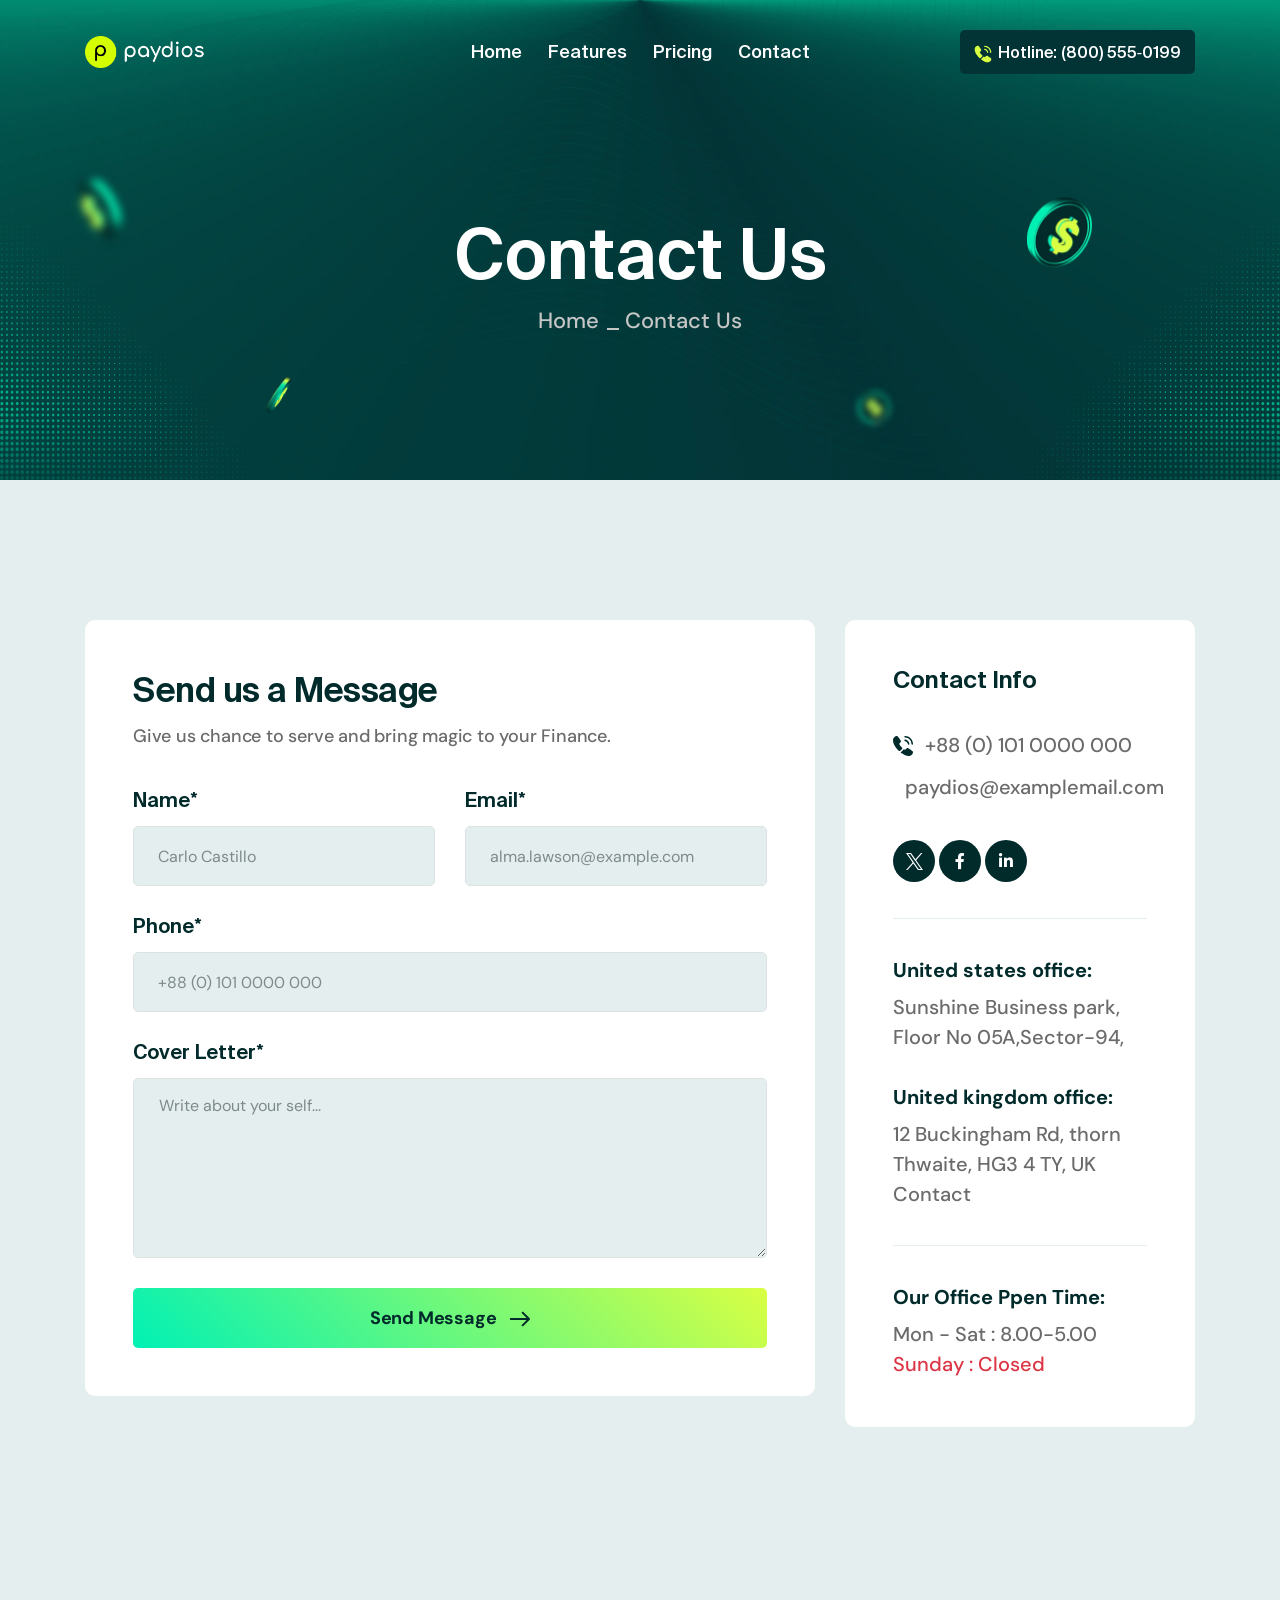
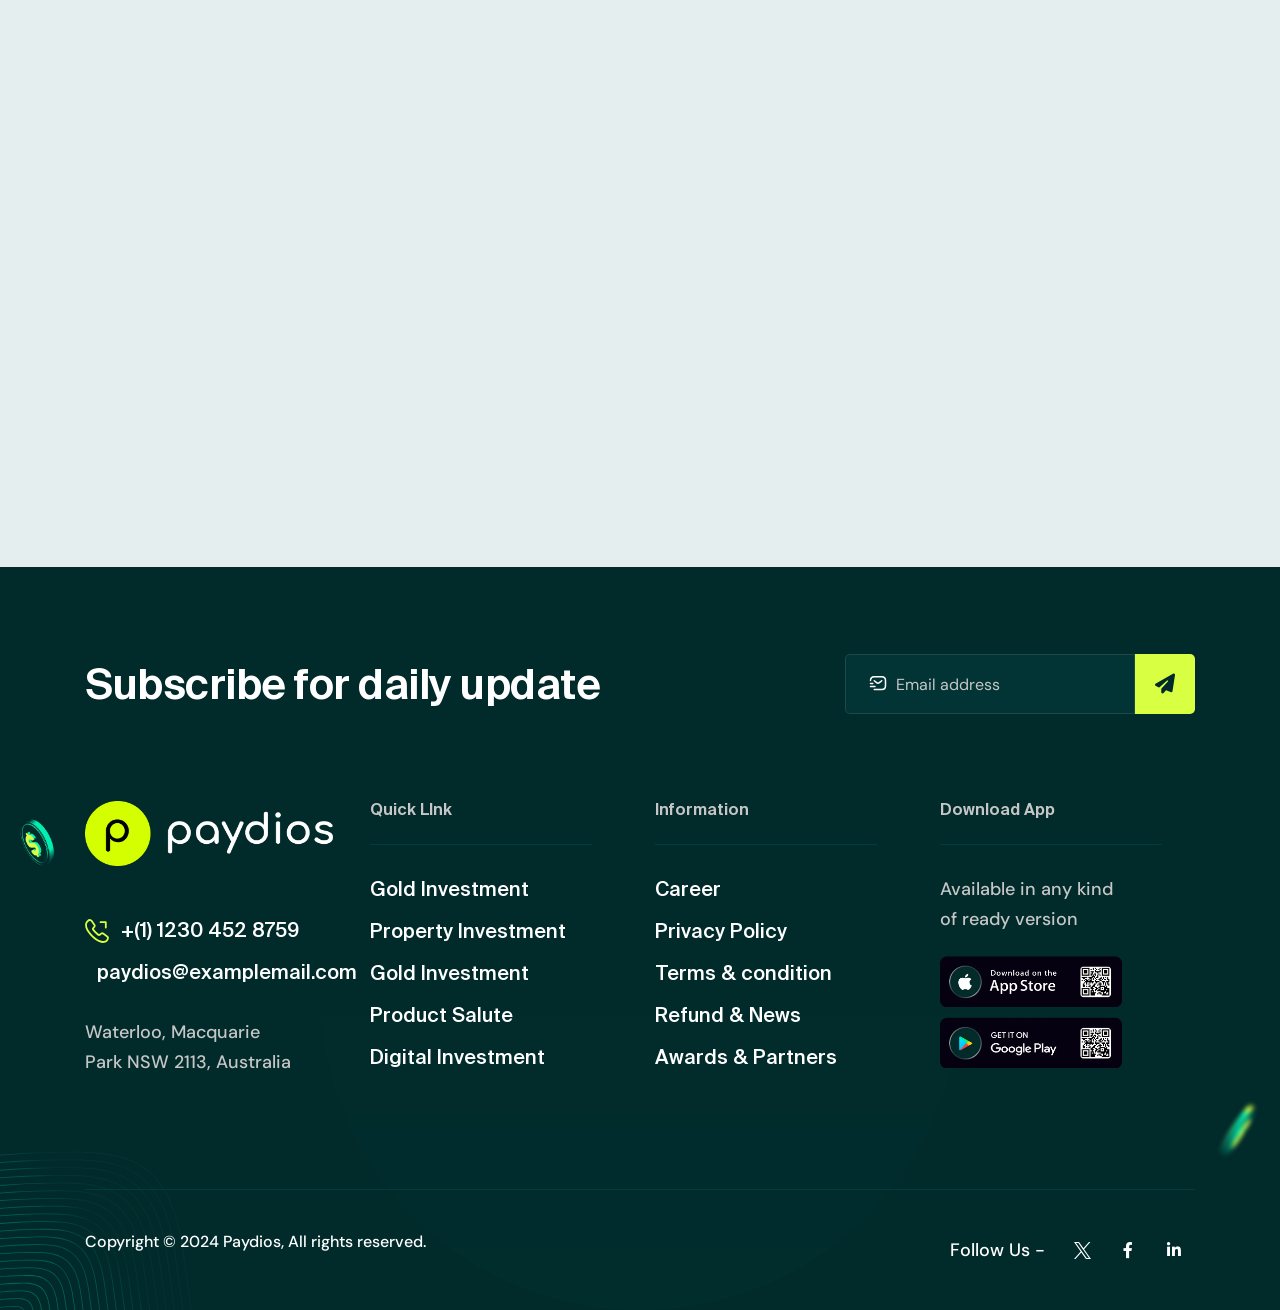
==== commit aeebcc80: "feat: update pages and styles" ====
--- a/contact.html
+++ b/contact.html
@@ -99,28 +99,7 @@
                       class="main_menu_list unordered_list justify-content-center"
                     >
                       <li><a href="index.html">Home</a></li>
-                      <li class="dropdown">
-                        <a
-                          class="nav-link"
-                          href="#"
-                          id="services_submenu"
-                          role="button"
-                          data-bs-toggle="dropdown"
-                          aria-expanded="false"
-                        >
-                          Services
-                        </a>
-                        <ul
-                          class="dropdown-menu"
-                          aria-labelledby="servFices_submenu"
-                        >
-                          <li><a href="services.html">Our Services</a></li>
-                          <li>
-                            <a href="service_details.html">Service Details</a>
-                          </li>
-                        </ul>
-                      </li>
-
+                      <li><a href="features.html">Features</a></li>
                       <li><a href="pricing.html">Pricing</a></li>
                       <li><a href="contact.html">Contact</a></li>
                     </ul>
--- a/assets/css/style.css
+++ b/assets/css/style.css
@@ -1348,7 +1348,7 @@
   align-items: flex-start; }
 
 .payment_methods_section {
-  padding: 0 30px; }
+  padding: 30px 30px; }
   .payment_methods_section .content_wrapper {
     padding: 130px 15px;
     border-radius: 30px;
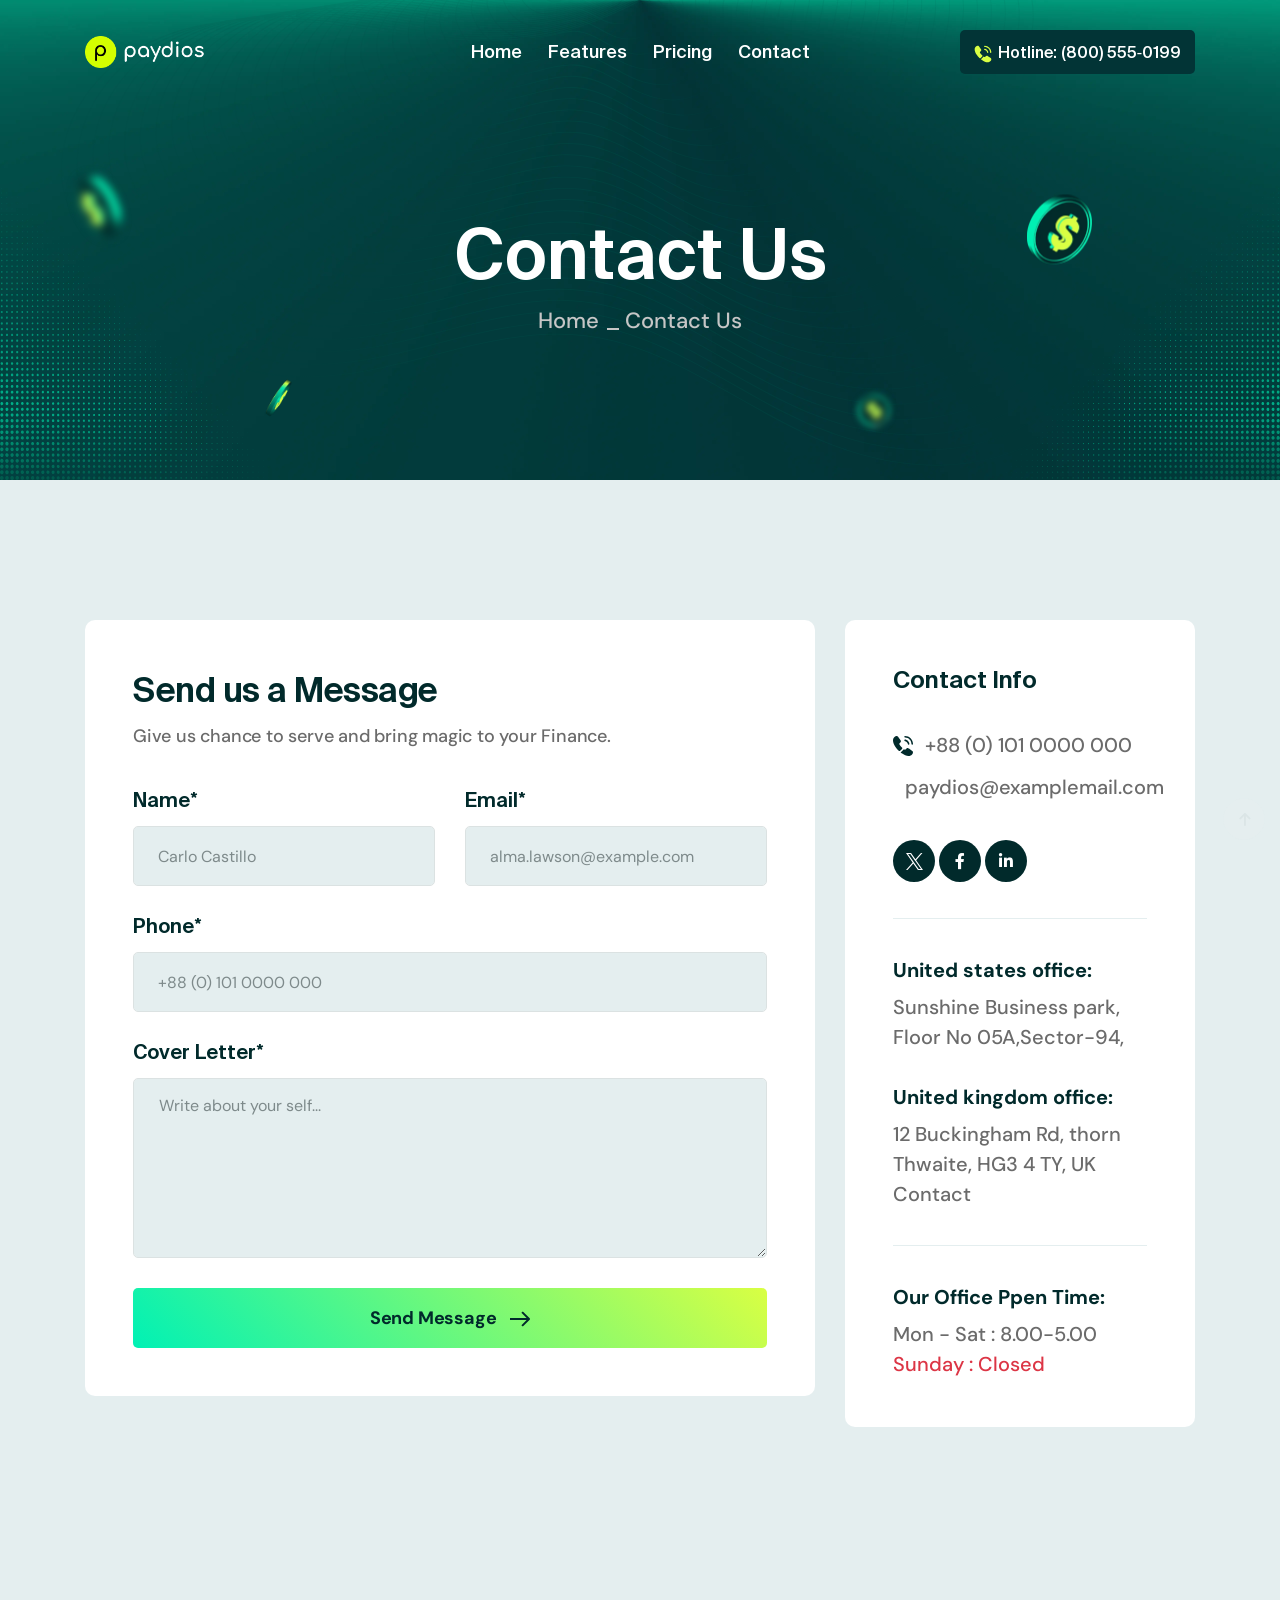
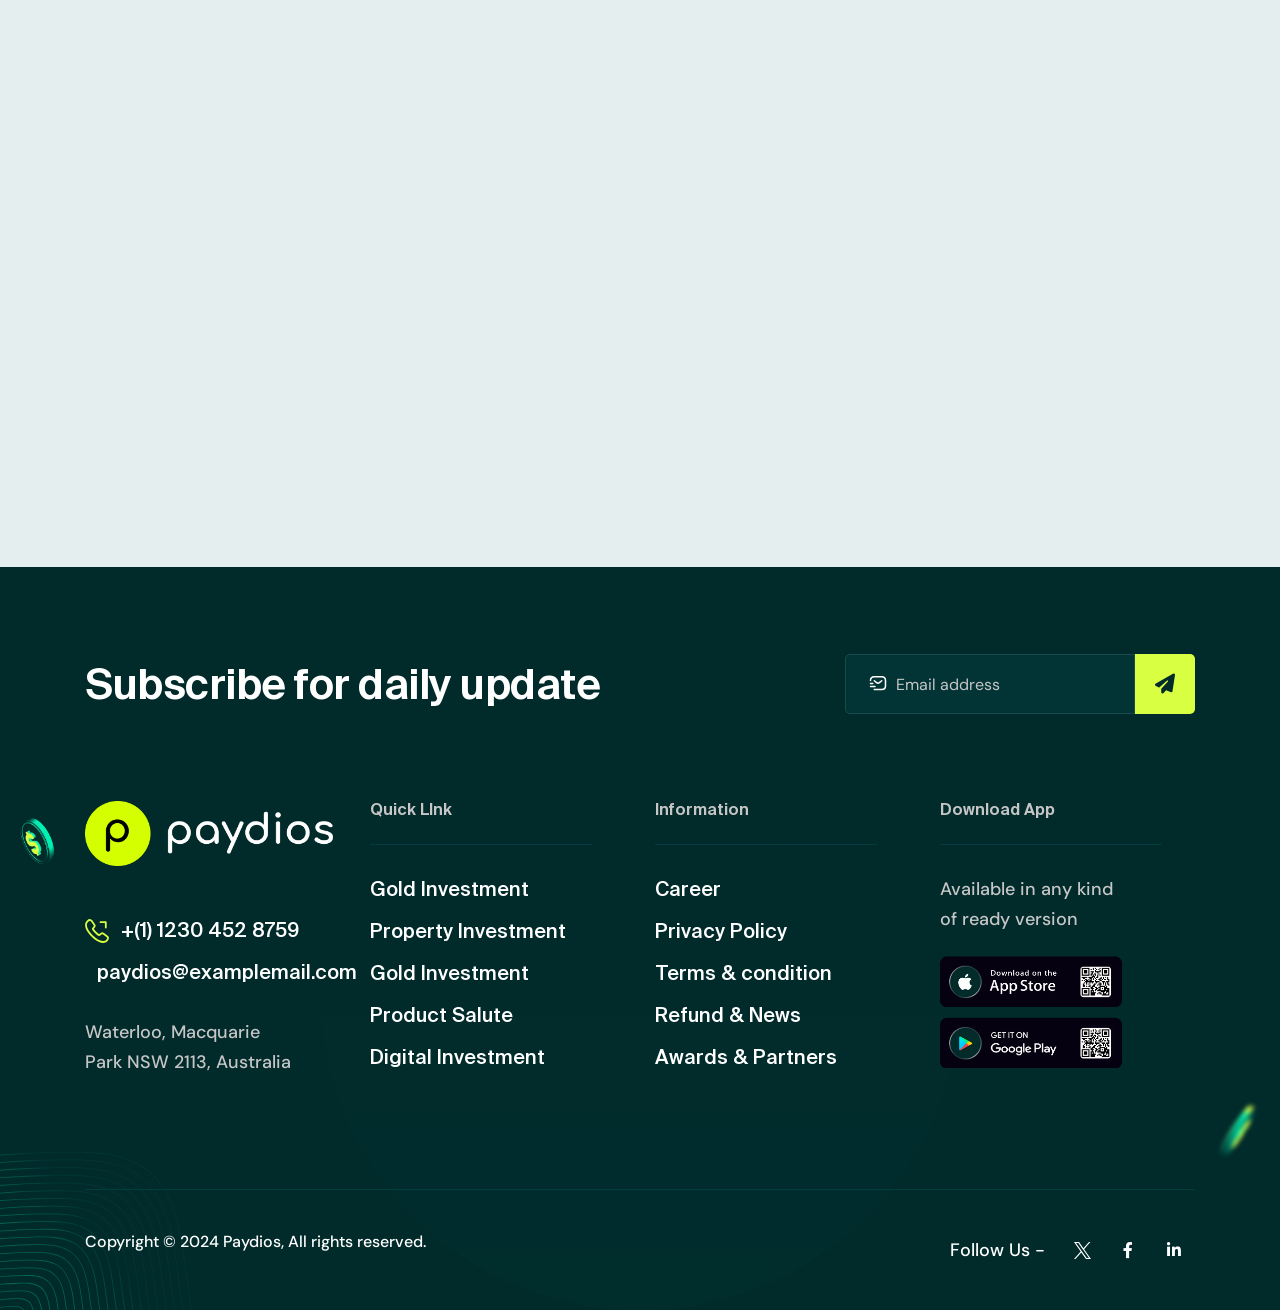
==== commit 58c84650: "feat: update social media links and improve payment method descriptions" ====
--- a/contact.html
+++ b/contact.html
@@ -344,7 +344,11 @@
                   </ul>
                   <ul class="social_icons_block unordered_list mb-0">
                     <li>
-                      <a aria-label="Twitter X" href="#!">
+                      <a
+                        aria-label="Twitter X"
+                        href="https://x.com/paydios"
+                        target="_blank"
+                      >
                         <svg
                           viewBox="0 0 15 15"
                           xmlns="http://www.w3.org/2000/svg"
@@ -356,12 +360,18 @@
                       </a>
                     </li>
                     <li>
-                      <a aria-label="Facebook" href="#!"
+                      <a
+                        aria-label="Facebook"
+                        href="https://facebook.com/paydios"
+                        target="_blank"
                         ><i class="fa-brands fa-facebook-f"></i
                       ></a>
                     </li>
                     <li>
-                      <a aria-label="Linkedin" href="#!"
+                      <a
+                        aria-label="Linkedin"
+                        href="https://www.linkedin.com/company/paydios"
+                        target="_blank"
                         ><i class="fa-brands fa-linkedin-in"></i
                       ></a>
                     </li>
@@ -588,7 +598,11 @@
                   <p class="mb-0 text-white">Follow Us -</p>
                   <ul class="social_icons_block unordered_list ms-3">
                     <li>
-                      <a aria-label="Twitter X" href="#!">
+                      <a
+                        aria-label="Twitter X"
+                        href="https://x.com/paydios"
+                        target="_blank"
+                      >
                         <svg
                           viewBox="0 0 15 15"
                           xmlns="http://www.w3.org/2000/svg"
@@ -600,12 +614,18 @@
                       </a>
                     </li>
                     <li>
-                      <a aria-label="Facebook" href="#!"
+                      <a
+                        aria-label="Facebook"
+                        href="https://facebook.com/paydios"
+                        target="_blank"
                         ><i class="fa-brands fa-facebook-f"></i
                       ></a>
                     </li>
                     <li>
-                      <a aria-label="Linkedin" href="#!"
+                      <a
+                        aria-label="Linkedin"
+                        href="https://www.linkedin.com/company/paydios"
+                        target="_blank"
                         ><i class="fa-brands fa-linkedin-in"></i
                       ></a>
                     </li>
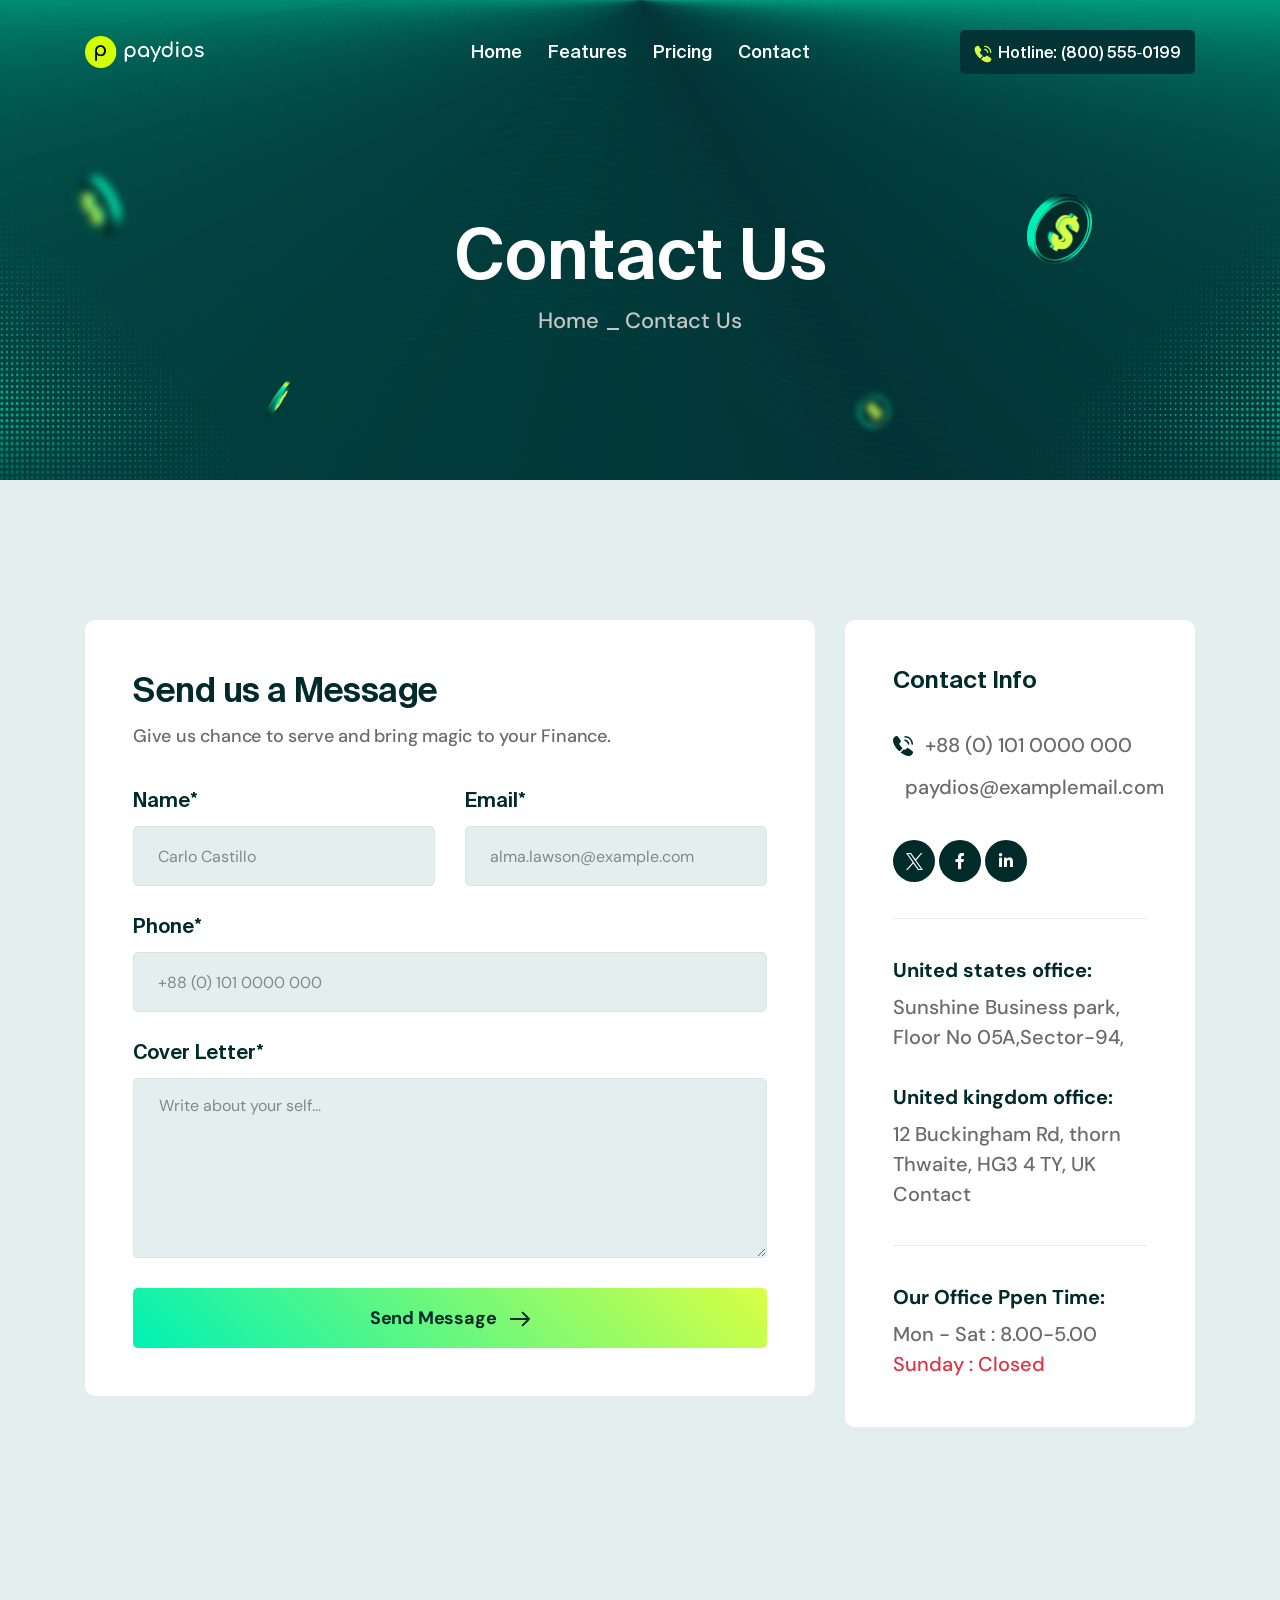
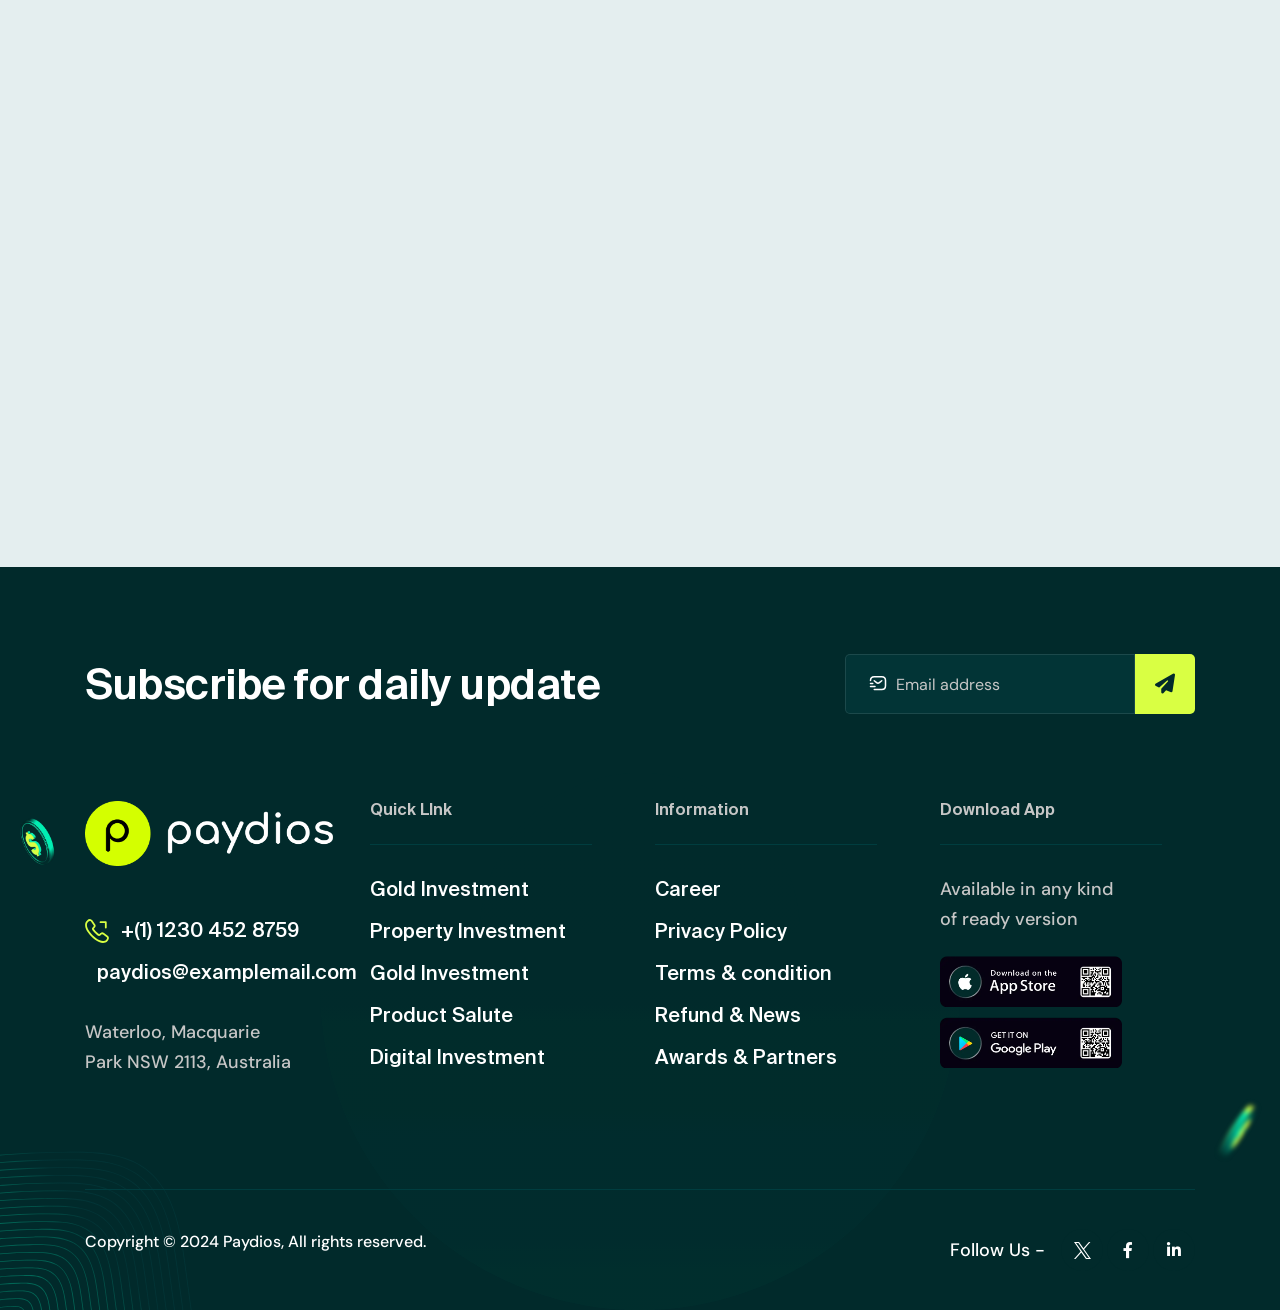
==== commit 4da5687a: "feat: favicon added" ====
--- a/contact.html
+++ b/contact.html
@@ -21,9 +21,8 @@
     <title>Contact Us – Paydios – Finance & Consulting Site Template.</title>
     <link
       rel="shortcut icon"
-      href="assets/images/site_logo/favourite_icon.webp"
+      href="assets/images/site_logo/favicon.png"
     />
-
     <!-- Fraimwork - CSS Include -->
     <link
       rel="stylesheet"
